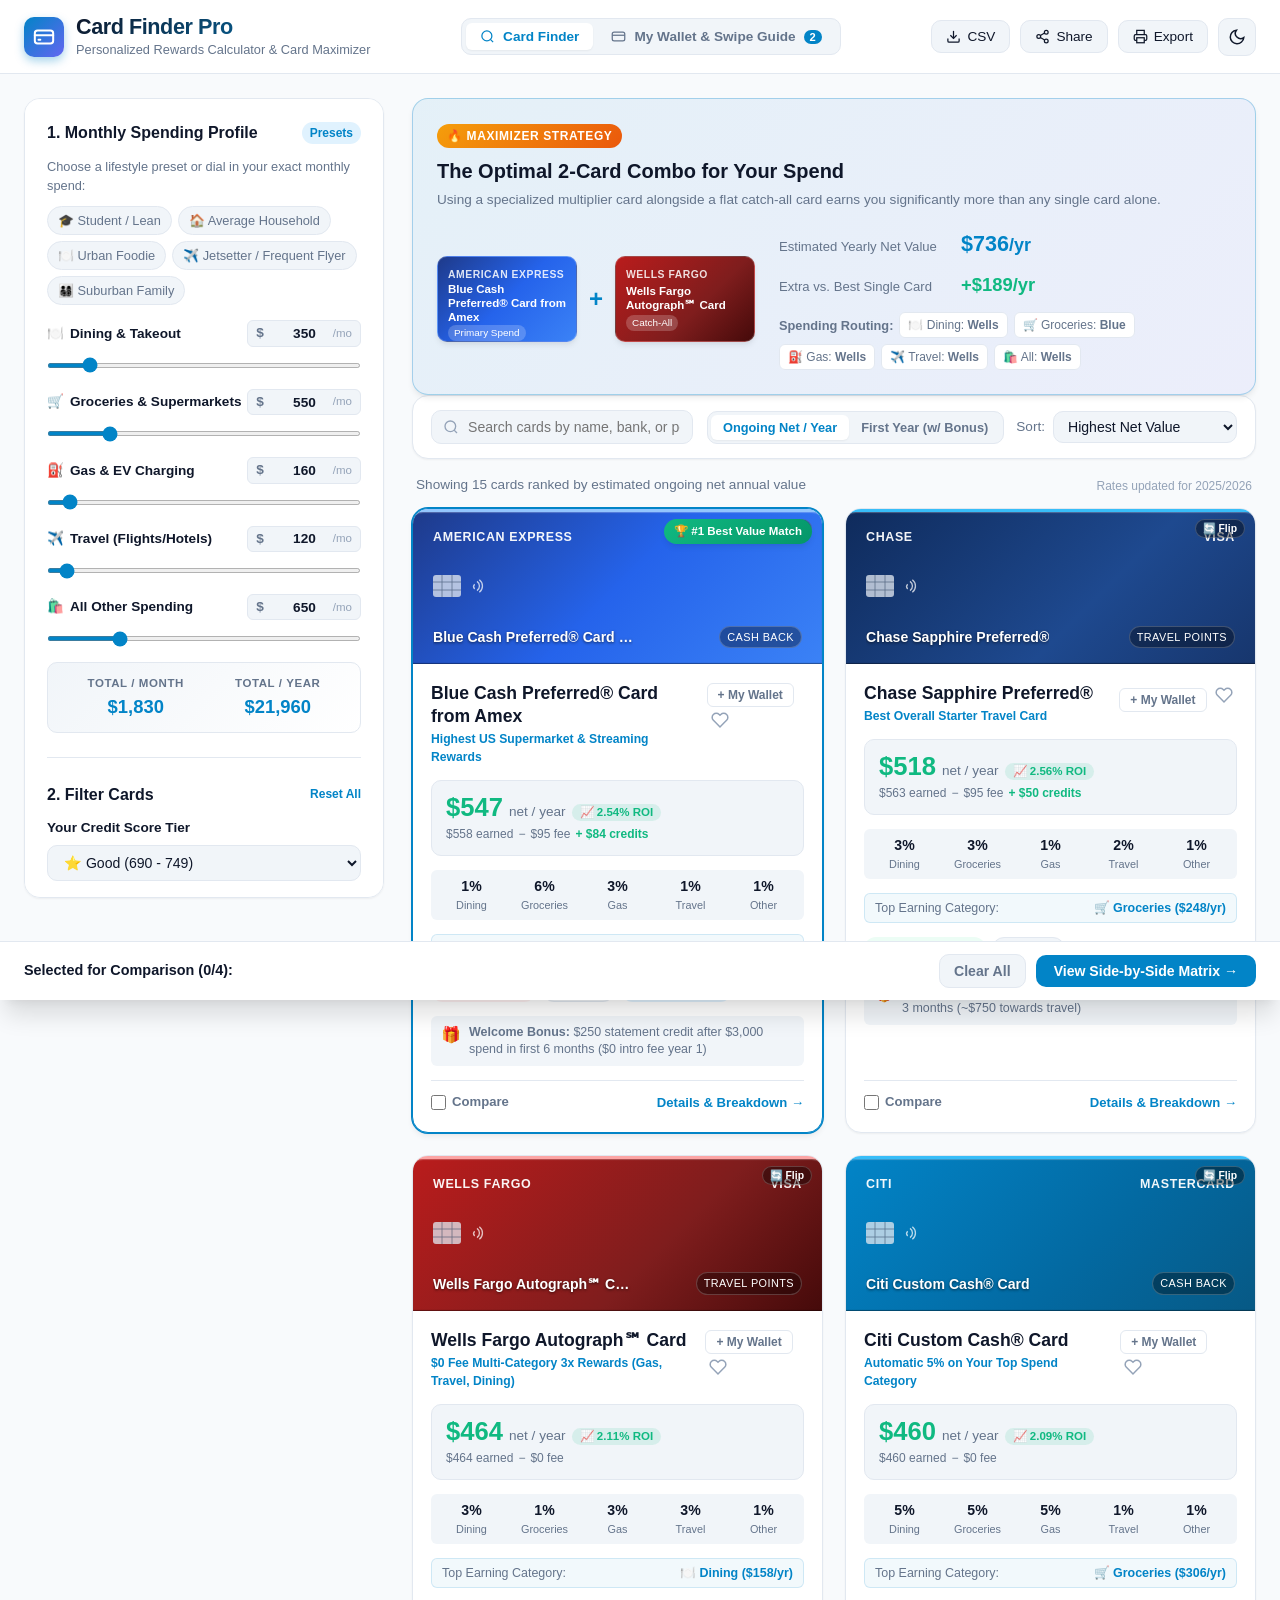
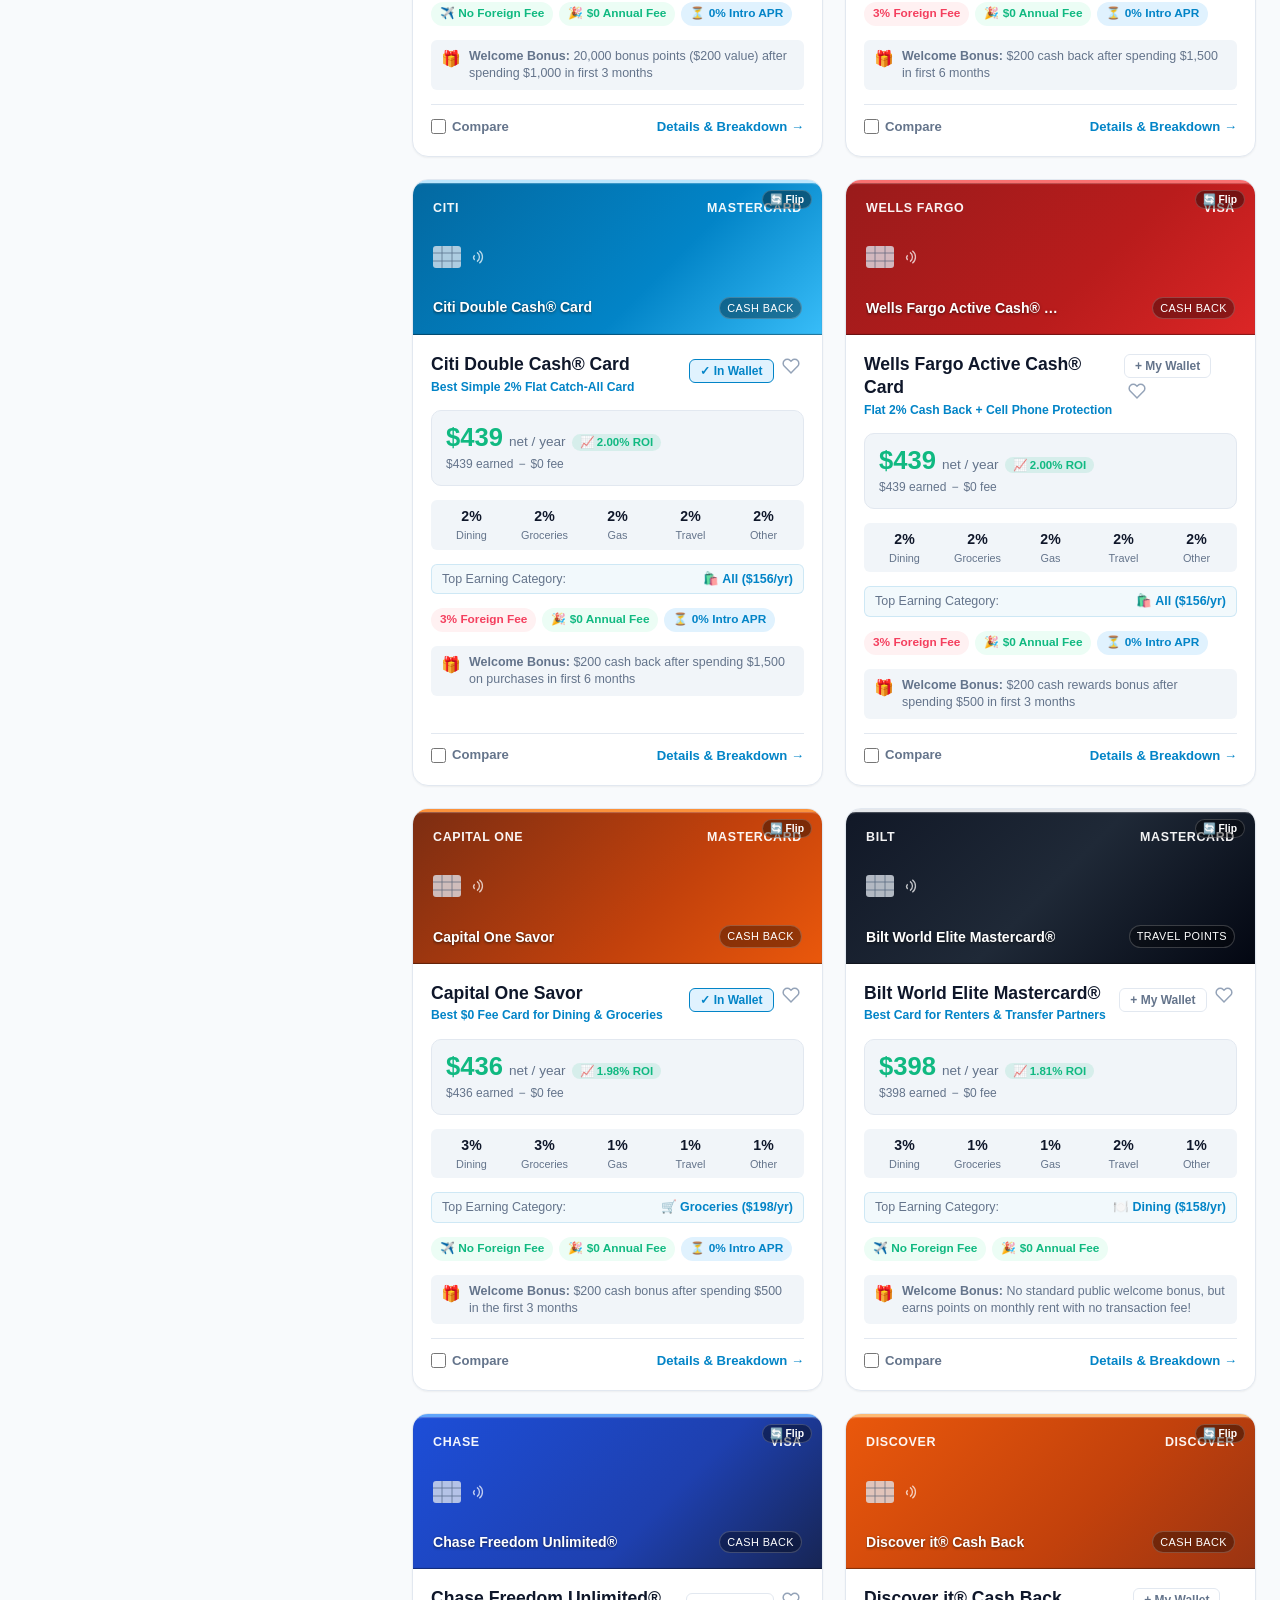
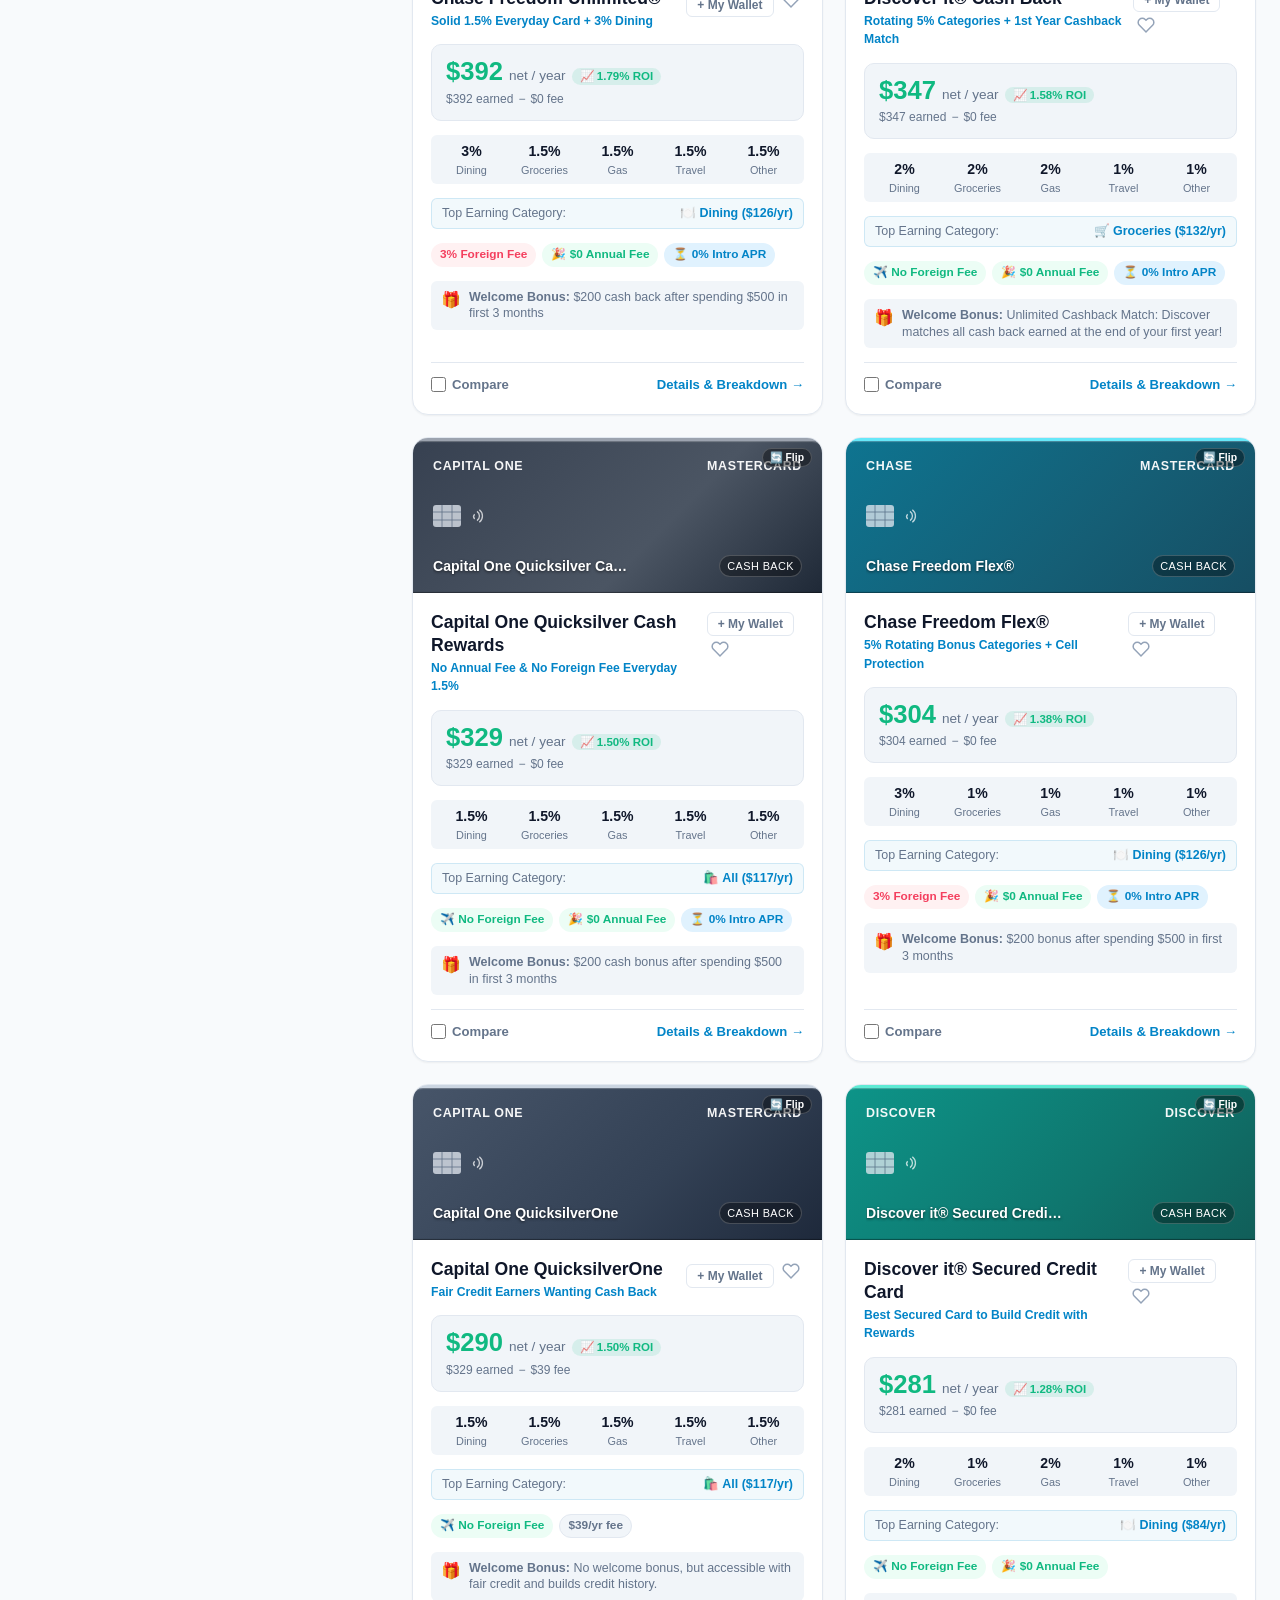
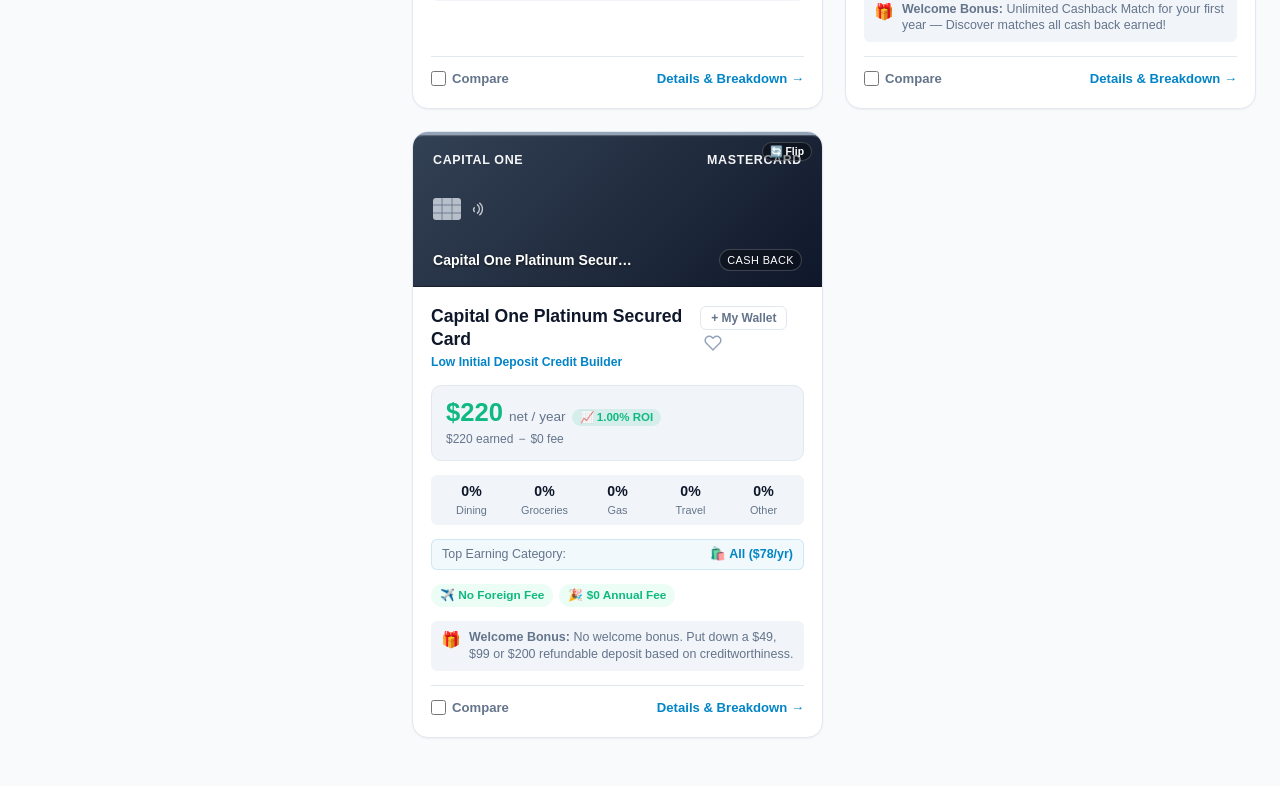
==== index.html @ 7cc9b971 "Initial Project Implementation" ====
<!DOCTYPE html>
<html lang="en" data-theme="light">
<head>
  <meta charset="utf-8">
  <meta name="viewport" content="width=device-width, initial-scale=1">
  <title>Card Finder Pro | Smart Credit Card Optimizer & Rewards Calculator</title>
  <meta name="description" content="Calculate and rank the best credit cards based on your actual spending habits, signup bonuses, and annual fee credits.">
  <link rel="stylesheet" href="styles.css">
</head>
<body>

  <!-- Top Sticky Header -->
  <header class="site-header">
    <div class="header-container">
      <div class="brand-wrapper">
        <div class="brand-icon">
          <svg width="22" height="22" viewBox="0 0 24 24" fill="none" stroke="currentColor" stroke-width="2.2" stroke-linecap="round" stroke-linejoin="round">
            <rect x="2" y="5" width="20" height="14" rx="3"/>
            <line x1="2" y1="10" x2="22" y2="10"/>
            <line x1="6" y1="15" x2="8" y2="15"/>
          </svg>
        </div>
        <div class="brand-text">
          <h1>Card Finder Pro</h1>
          <p>Personalized Rewards Calculator & Card Maximizer</p>
        </div>
      </div>

      <!-- Main Navigation Tabs: Finder vs My Wallet -->
      <nav class="view-tabs" role="tablist">
        <button class="view-tab-btn active" id="tabFinder" role="tab" data-view="finder">
          <svg width="15" height="15" viewBox="0 0 24 24" fill="none" stroke="currentColor" stroke-width="2"><circle cx="11" cy="11" r="8"/><line x1="21" y1="21" x2="16.65" y2="16.65"/></svg>
          Card Finder
        </button>
        <button class="view-tab-btn" id="tabWallet" role="tab" data-view="wallet">
          <svg width="15" height="15" viewBox="0 0 24 24" fill="none" stroke="currentColor" stroke-width="2"><rect x="2" y="5" width="20" height="14" rx="3"/><line x1="2" y1="10" x2="22" y2="10"/></svg>
          My Wallet & Swipe Guide
          <span id="walletBadge" class="wallet-badge-count">0</span>
        </button>
      </nav>

      <div class="header-actions">
        <button id="downloadCsvBtn" class="btn-header" title="Download spreadsheet of all card comparisons">
          <svg width="15" height="15" viewBox="0 0 24 24" fill="none" stroke="currentColor" stroke-width="2">
            <path d="M21 15v4a2 2 0 0 1-2 2H5a2 2 0 0 1-2-2v-4"/><polyline points="7 10 12 15 17 10"/><line x1="12" y1="15" x2="12" y2="3"/>
          </svg>
          CSV
        </button>
        <button id="shareBtn" class="btn-header" title="Share your custom spend setup">
          <svg width="15" height="15" viewBox="0 0 24 24" fill="none" stroke="currentColor" stroke-width="2">
            <circle cx="18" cy="5" r="3"/><circle cx="6" cy="12" r="3"/><circle cx="18" cy="19" r="3"/>
            <line x1="8.59" y1="13.51" x2="15.42" y2="17.49"/><line x1="15.41" y1="6.51" x2="8.59" y2="10.49"/>
          </svg>
          Share
        </button>
        <button id="printBtn" class="btn-header" title="Print or save as PDF">
          <svg width="15" height="15" viewBox="0 0 24 24" fill="none" stroke="currentColor" stroke-width="2">
            <polyline points="6 9 6 2 18 2 18 9"/>
            <path d="M6 18H4a2 2 0 0 1-2-2v-5a2 2 0 0 1 2-2h16a2 2 0 0 1 2 2v5a2 2 0 0 1-2 2h-2"/>
            <rect x="6" y="14" width="12" height="8"/>
          </svg>
          Export
        </button>
        <button id="themeToggle" class="btn-header btn-icon-only" aria-label="Toggle Dark/Light Mode">
          <!-- Populated by JS -->
        </button>
      </div>
    </div>
  </header>

  <!-- Main Container -->
  <main class="main-wrapper">

    <!-- Left Column: Spending & Filters Sidebar -->
    <aside class="sidebar">

      <!-- Spending Presets Section -->
      <section class="sidebar-block">
        <div class="sidebar-section-title">
          <span>1. Monthly Spending Profile</span>
          <span class="section-badge">Presets</span>
        </div>
        <p style="font-size: 0.8rem; color: var(--text-muted); margin-bottom: 10px;">
          Choose a lifestyle preset or dial in your exact monthly spend:
        </p>
        <div id="presetButtons" class="presets-container">
          <!-- Populated by JS -->
        </div>

        <!-- Spend Inputs with sliders -->
        <div id="spendingInputs">
          <!-- Populated by JS -->
        </div>

        <!-- Live Monthly / Annual Summary -->
        <div class="spend-summary-box">
          <div class="spend-summary-item">
            <span class="summary-lbl">Total / Month</span>
            <span class="summary-val" id="totalMonthlySpend">$0</span>
          </div>
          <div class="spend-summary-item">
            <span class="summary-lbl">Total / Year</span>
            <span class="summary-val" id="totalAnnualSpend">$0</span>
          </div>
        </div>
      </section>

      <hr style="border:0; border-top:1px solid var(--border-color);">

      <!-- Card Filters Section -->
      <section class="sidebar-block">
        <div class="sidebar-section-title">
          <span>2. Filter Cards</span>
          <button id="resetFiltersBtn" class="details-btn" style="font-size:0.75rem;">Reset All</button>
        </div>

        <!-- Credit Level -->
        <div class="filter-group">
          <label for="tier">Your Credit Score Tier</label>
          <select id="tier">
            <option value="0">🌱 Building / Secured (300 - 620)</option>
            <option value="1">📈 Fair / Rebuilding (620 - 689)</option>
            <option value="2" selected>⭐ Good (690 - 749)</option>
            <option value="3">🏆 Excellent (750+)</option>
          </select>
        </div>

        <!-- Reward Type Tabs -->
        <div class="filter-group">
          <label>Reward Type</label>
          <div class="tab-group">
            <button class="tab-btn active" data-type-tab="all">All</button>
            <button class="tab-btn" data-type-tab="cashback">Cash Back</button>
            <button class="tab-btn" data-type-tab="travel">Travel</button>
          </div>
        </div>

        <!-- Max Annual Fee Slider -->
        <div class="filter-group">
          <div class="slider-group-header">
            <label for="maxFee" style="margin-bottom:0;">Max Annual Fee</label>
            <span id="maxFeeVal" class="slider-val-tag">$700</span>
          </div>
          <input type="range" id="maxFee" min="0" max="700" step="25" value="700" class="spend-slider">
        </div>

        <!-- Card Network -->
        <div class="filter-group">
          <label for="networkSelect">Payment Network</label>
          <select id="networkSelect">
            <option value="all">Any Network (Visa, Mastercard, Amex, Discover)</option>
            <option value="Visa">Visa</option>
            <option value="Mastercard">Mastercard</option>
            <option value="Amex">American Express</option>
            <option value="Discover">Discover</option>
          </select>
        </div>

        <!-- Travel Point Valuation -->
        <div class="filter-group">
          <div class="slider-group-header">
            <label for="pointMultiplier" style="margin-bottom:0;">Travel Point Value</label>
            <span id="pointVal" class="slider-val-tag">1.25¢</span>
          </div>
          <p style="font-size:0.72rem; color:var(--text-muted); margin-bottom:4px;">
            1.00¢ = statement cash rate; 1.25¢ - 1.80¢ = airline/hotel transfer partners.
          </p>
          <input type="range" id="pointMultiplier" min="1.0" max="1.8" step="0.05" value="1.25" class="spend-slider">
        </div>

        <!-- Feature Toggles -->
        <div style="margin-top: 14px;">
          <label class="checkbox-item">
            <input type="checkbox" id="noFtf">
            <span>✈️ No Foreign Transaction Fee</span>
          </label>
          <label class="checkbox-item">
            <input type="checkbox" id="hasLounge">
            <span>🍸 Airport Lounge Access Included</span>
          </label>
          <label class="checkbox-item">
            <input type="checkbox" id="hasIntroApr">
            <span>⏳ 0% Intro APR Offer</span>
          </label>
          <label class="checkbox-item">
            <input type="checkbox" id="useCredits" checked>
            <span>💳 Offset Fees with Annual Statement Credits</span>
          </label>
          <label class="checkbox-item">
            <input type="checkbox" id="onlyFavorites">
            <span>❤️ Show Saved Favorites Only</span>
          </label>
        </div>
      </section>

    </aside>

    <!-- Right Column: Results & Combos -->
    <div class="content-area">

      <!-- View 1: Card Finder & Catalog -->
      <div id="finderView">
        <!-- Optimal 2-Card Combo Recommendation Banner -->
        <section id="comboSection">
          <!-- Rendered by JS -->
        </section>

        <!-- Results Toolbar (Search, Value Mode, Sorting) -->
        <section class="toolbar-bar">
          <!-- Search bar -->
          <div class="toolbar-search">
            <svg class="search-icon" width="16" height="16" viewBox="0 0 24 24" fill="none" stroke="currentColor" stroke-width="2">
              <circle cx="11" cy="11" r="8"/><line x1="21" y1="21" x2="16.65" y2="16.65"/>
            </svg>
            <input type="text" id="searchCards" placeholder="Search cards by name, bank, or perk...">
          </div>

          <div class="toolbar-controls">
            <!-- Ongoing vs 1st Year Switcher -->
            <div class="value-mode-toggle">
              <button class="mode-btn active" data-value-mode="ongoing" title="Rewards minus annual fee on an ongoing yearly basis">
                Ongoing Net / Year
              </button>
              <button class="mode-btn" data-value-mode="firstYear" title="Includes signup welcome bonus and first-year fee waivers">
                First Year (w/ Bonus)
              </button>
            </div>

            <!-- Sort Select -->
            <div class="sort-select-wrap">
              <label for="sortBy">Sort:</label>
              <select id="sortBy">
                <option value="net">Highest Net Value</option>
                <option value="firstYear">Highest 1st Year Value</option>
                <option value="feeAsc">Lowest Annual Fee</option>
                <option value="name">Card Name (A-Z)</option>
              </select>
            </div>
          </div>
        </section>

        <!-- Results Count Status -->
        <div class="results-meta-bar" style="margin-top:16px; margin-bottom:12px;">
          <span id="resultsCount">Loading cards...</span>
          <span style="font-size:0.75rem; color:var(--text-dim);">Rates updated for 2025/2026</span>
        </div>

        <!-- Ranked Cards Grid -->
        <section id="resultsGrid" class="cards-grid">
          <!-- Dynamically populated cards -->
        </section>

        <!-- Empty State View -->
        <div id="emptyState" class="empty-state" hidden>
          <h3>No cards match your current filters</h3>
          <p>Try increasing the max annual fee slider, adjusting your credit score tier, or resetting filters.</p>
          <button onclick="resetAllFilters()" class="btn-primary" style="margin-top:14px;">Reset All Filters</button>
        </div>
      </div>

      <!-- View 2: My Wallet & What-to-Swipe Guide -->
      <div id="walletView" class="wallet-view-container" hidden>
        <!-- Injected and managed by JS -->
      </div>

    </div>

  </main>

  <!-- Sticky Comparison Floating Drawer (Visible when cards are checked) -->
  <div id="compareDrawer" class="compare-drawer">
    <div class="drawer-inner">
      <div class="drawer-left">
        <span class="drawer-title">Selected for Comparison (<span id="compareCount">0</span>/4):</span>
        <div id="compareChips" class="compare-chips">
          <!-- Card chips -->
        </div>
      </div>
      <div class="drawer-actions">
        <button id="clearCompareBtn" class="btn-secondary">Clear All</button>
        <button id="openCompareModalBtn" class="btn-primary">View Side-by-Side Matrix &rarr;</button>
      </div>
    </div>
  </div>

  <!-- Single Card Detail Modal -->
  <div id="cardDetailModal" class="modal-overlay" role="dialog" aria-modal="true">
    <div class="modal-container">
      <button class="modal-close-btn" aria-label="Close dialog">&times;</button>
      <div id="cardDetailContent">
        <!-- Injected by JS -->
      </div>
    </div>
  </div>

  <!-- Multi-Card Comparison Matrix Modal -->
  <div id="comparisonModal" class="modal-overlay" role="dialog" aria-modal="true">
    <div class="modal-container large-matrix">
      <button class="modal-close-btn" aria-label="Close dialog">&times;</button>
      <div class="matrix-modal-header">
        <h2 style="font-size:1.4rem; font-weight:800;">Side-by-Side Card Comparison</h2>
        <p style="font-size:0.85rem; color:var(--text-muted);">Comparing rewards, fees, perks, and calculated return on your spend.</p>
      </div>
      <div class="matrix-table-wrap" id="comparisonTableContainer">
        <!-- Injected by JS -->
      </div>
    </div>
  </div>

  <!-- Application Scripts -->
  <script src="data.js"></script>
  <script src="app.js"></script>
</body>
</html>
---- styles.css ----
/* ==========================================================================
   Card Finder Pro - Modern Fintech Design System & Styles
   ========================================================================== */

:root {
  /* Light Theme */
  --bg-primary: #f8fafc;
  --bg-surface: #ffffff;
  --bg-surface-alt: #f1f5f9;
  --bg-card: #ffffff;
  --border-color: #e2e8f0;
  --border-focus: #0284c7;
  
  --text-main: #0f172a;
  --text-muted: #64748b;
  --text-dim: #94a3b8;
  
  --primary: #0284c7;
  --primary-hover: #0369a1;
  --primary-light: #e0f2fe;
  --accent-green: #10b981;
  --accent-green-bg: #ecfdf5;
  --accent-amber: #f59e0b;
  --accent-amber-bg: #fffbeb;
  --accent-rose: #f43f5e;
  --accent-rose-bg: #fff1f2;
  
  --shadow-sm: 0 1px 2px 0 rgb(0 0 0 / 0.05);
  --shadow-md: 0 4px 6px -1px rgb(0 0 0 / 0.08), 0 2px 4px -2px rgb(0 0 0 / 0.05);
  --shadow-lg: 0 10px 15px -3px rgb(0 0 0 / 0.1), 0 4px 6px -4px rgb(0 0 0 / 0.08);
  --shadow-xl: 0 20px 25px -5px rgb(0 0 0 / 0.12), 0 8px 10px -6px rgb(0 0 0 / 0.06);

  --radius-sm: 6px;
  --radius-md: 10px;
  --radius-lg: 16px;
  --radius-xl: 24px;

  --font-family: -apple-system, BlinkMacSystemFont, "Segoe UI", Roboto, "Helvetica Neue", Arial, sans-serif;
}

[data-theme="dark"] {
  --bg-primary: #090d16;
  --bg-surface: #111827;
  --bg-surface-alt: #1e293b;
  --bg-card: #151e2e;
  --border-color: #243247;
  --border-focus: #38bdf8;
  
  --text-main: #f8fafc;
  --text-muted: #94a3b8;
  --text-dim: #64748b;
  
  --primary: #38bdf8;
  --primary-hover: #7dd3fc;
  --primary-light: #082f49;
  --accent-green: #34d399;
  --accent-green-bg: #064e3b;
  --accent-amber: #fbbf24;
  --accent-amber-bg: #451a03;
  --accent-rose: #fb7185;
  --accent-rose-bg: #4c0519;

  --shadow-sm: 0 1px 3px 0 rgb(0 0 0 / 0.4);
  --shadow-md: 0 4px 6px -1px rgb(0 0 0 / 0.5);
  --shadow-lg: 0 10px 15px -3px rgb(0 0 0 / 0.6);
  --shadow-xl: 0 20px 25px -5px rgb(0 0 0 / 0.7);
}

* {
  box-sizing: border-box;
  margin: 0;
  padding: 0;
}

body {
  font-family: var(--font-family);
  background-color: var(--bg-primary);
  color: var(--text-main);
  line-height: 1.5;
  -webkit-font-smoothing: antialiased;
  min-height: 100vh;
}

/* ==========================================================================
   Header & Navbar
   ========================================================================== */
.site-header {
  background: var(--bg-surface);
  border-bottom: 1px solid var(--border-color);
  position: sticky;
  top: 0;
  z-index: 40;
  backdrop-filter: blur(12px);
}

.header-container {
  max-width: 1400px;
  margin: 0 auto;
  padding: 14px 24px;
  display: flex;
  align-items: center;
  justify-content: space-between;
  gap: 16px;
}

.brand-wrapper {
  display: flex;
  align-items: center;
  gap: 12px;
}

.brand-icon {
  width: 40px;
  height: 40px;
  background: linear-gradient(135deg, #0284c7, #6366f1);
  border-radius: var(--radius-md);
  display: flex;
  align-items: center;
  justify-content: center;
  color: #fff;
  box-shadow: 0 4px 10px rgba(2, 132, 199, 0.35);
}

.brand-text h1 {
  font-size: 1.35rem;
  font-weight: 800;
  letter-spacing: -0.02em;
  background: linear-gradient(135deg, var(--text-main), var(--primary));
  -webkit-background-clip: text;
  -webkit-text-fill-color: transparent;
  line-height: 1.2;
}

.brand-text p {
  font-size: 0.8rem;
  color: var(--text-muted);
}

.header-actions {
  display: flex;
  align-items: center;
  gap: 10px;
}

.btn-header {
  display: inline-flex;
  align-items: center;
  gap: 6px;
  padding: 8px 14px;
  font-size: 0.85rem;
  font-weight: 500;
  background: var(--bg-surface-alt);
  color: var(--text-main);
  border: 1px solid var(--border-color);
  border-radius: var(--radius-md);
  cursor: pointer;
  transition: all 0.2s ease;
}

.btn-header:hover {
  background: var(--border-color);
  color: var(--primary);
}

.btn-icon-only {
  width: 38px;
  height: 38px;
  padding: 0;
  display: flex;
  align-items: center;
  justify-content: center;
}

/* ==========================================================================
   Main Layout Structure
   ========================================================================== */
.main-wrapper {
  max-width: 1400px;
  margin: 0 auto;
  padding: 24px;
  display: grid;
  grid-template-columns: 360px 1fr;
  gap: 28px;
  align-items: start;
}

@media (max-width: 1024px) {
  .main-wrapper {
    grid-template-columns: 1fr;
  }
}

/* ==========================================================================
   Sidebar: Spending & Filters
   ========================================================================== */
.sidebar {
  background: var(--bg-surface);
  border: 1px solid var(--border-color);
  border-radius: var(--radius-lg);
  padding: 22px;
  box-shadow: var(--shadow-sm);
  display: flex;
  flex-direction: column;
  gap: 24px;
  position: sticky;
  top: 86px;
  max-height: calc(100vh - 100px);
  overflow-y: auto;
}

.sidebar-section-title {
  display: flex;
  align-items: center;
  justify-content: space-between;
  font-size: 1rem;
  font-weight: 700;
  color: var(--text-main);
  margin-bottom: 12px;
}

.sidebar-section-title .section-badge {
  font-size: 0.75rem;
  font-weight: 600;
  color: var(--primary);
  background: var(--primary-light);
  padding: 2px 8px;
  border-radius: 999px;
}

/* Preset Lifestyle Buttons */
.presets-container {
  display: flex;
  flex-wrap: wrap;
  gap: 6px;
  margin-bottom: 16px;
}

.preset-pill {
  border: 1px solid var(--border-color);
  background: var(--bg-surface-alt);
  color: var(--text-muted);
  font-size: 0.8rem;
  font-weight: 500;
  padding: 6px 10px;
  border-radius: 999px;
  cursor: pointer;
  transition: all 0.15s ease;
}

.preset-pill:hover {
  border-color: var(--primary);
  color: var(--text-main);
}

.preset-pill.active {
  background: var(--primary);
  border-color: var(--primary);
  color: #fff;
}

/* Spending inputs */
.spend-field {
  margin-bottom: 14px;
}

.spend-field-header {
  display: flex;
  align-items: center;
  justify-content: space-between;
  margin-bottom: 4px;
}

.spend-field-header label {
  font-size: 0.85rem;
  font-weight: 600;
  color: var(--text-main);
  display: flex;
  align-items: center;
  gap: 6px;
}

.spend-input-wrap {
  display: flex;
  align-items: center;
  background: var(--bg-surface-alt);
  border: 1px solid var(--border-color);
  border-radius: var(--radius-sm);
  padding: 2px 8px;
  font-size: 0.85rem;
}

.spend-input-wrap:focus-within {
  border-color: var(--border-focus);
}

.currency-sym {
  color: var(--text-muted);
  font-weight: 600;
  margin-right: 2px;
}

.spend-input-wrap input[type="number"] {
  width: 65px;
  border: 0;
  background: transparent;
  color: var(--text-main);
  font-size: 0.85rem;
  font-weight: 700;
  text-align: right;
  outline: none;
}

.per-mo {
  font-size: 0.72rem;
  color: var(--text-dim);
  margin-left: 2px;
}

.spend-slider {
  width: 100%;
  accent-color: var(--primary);
  cursor: pointer;
  height: 5px;
}

/* Spend Total Summary Box */
.spend-summary-box {
  background: linear-gradient(135deg, var(--bg-surface-alt), var(--bg-surface));
  border: 1px solid var(--border-color);
  border-radius: var(--radius-md);
  padding: 12px 14px;
  display: flex;
  justify-content: space-around;
  text-align: center;
}

.spend-summary-item .summary-lbl {
  font-size: 0.72rem;
  color: var(--text-muted);
  text-transform: uppercase;
  font-weight: 600;
  letter-spacing: 0.05em;
  display: block;
}

.spend-summary-item .summary-val {
  font-size: 1.15rem;
  font-weight: 800;
  color: var(--primary);
}

/* Filters Inputs */
.filter-group {
  margin-bottom: 14px;
}

.filter-group label {
  display: block;
  font-size: 0.85rem;
  font-weight: 600;
  margin-bottom: 6px;
}

select, input[type="text"] {
  width: 100%;
  padding: 8px 12px;
  background: var(--bg-surface-alt);
  color: var(--text-main);
  border: 1px solid var(--border-color);
  border-radius: var(--radius-md);
  font-size: 0.88rem;
  outline: none;
  transition: border-color 0.15s ease;
}

select:focus, input[type="text"]:focus {
  border-color: var(--border-focus);
}

/* Reward Type Tab Selector */
.tab-group {
  display: grid;
  grid-template-columns: repeat(3, 1fr);
  background: var(--bg-surface-alt);
  padding: 3px;
  border-radius: var(--radius-md);
  border: 1px solid var(--border-color);
  margin-bottom: 14px;
}

.tab-btn {
  border: 0;
  background: transparent;
  color: var(--text-muted);
  font-size: 0.8rem;
  font-weight: 600;
  padding: 6px 0;
  border-radius: var(--radius-sm);
  cursor: pointer;
  transition: all 0.15s ease;
}

.tab-btn.active {
  background: var(--bg-surface);
  color: var(--text-main);
  box-shadow: var(--shadow-sm);
}

/* Checkboxes & Toggles */
.checkbox-item {
  display: flex;
  align-items: center;
  gap: 10px;
  font-size: 0.85rem;
  color: var(--text-main);
  cursor: pointer;
  margin-bottom: 8px;
  user-select: none;
}

.checkbox-item input[type="checkbox"] {
  width: 16px;
  height: 16px;
  accent-color: var(--primary);
  cursor: pointer;
}

.slider-group-header {
  display: flex;
  justify-content: space-between;
  align-items: center;
  font-size: 0.85rem;
  margin-bottom: 4px;
}

.slider-val-tag {
  font-weight: 700;
  color: var(--primary);
}

/* ==========================================================================
   Content Area & Top Maximizer Combo Banner
   ========================================================================== */
.content-area {
  display: flex;
  flex-direction: column;
  gap: 24px;
}

/* Combo Banner */
.combo-card-banner {
  background: linear-gradient(135deg, rgba(2, 132, 199, 0.08) 0%, rgba(99, 102, 241, 0.08) 100%);
  border: 1px solid rgba(2, 132, 199, 0.3);
  border-radius: var(--radius-lg);
  padding: 24px;
  box-shadow: var(--shadow-md);
  position: relative;
  overflow: hidden;
}

.combo-header {
  margin-bottom: 18px;
}

.combo-badge {
  display: inline-block;
  background: linear-gradient(135deg, #f59e0b, #ea580c);
  color: #fff;
  font-size: 0.75rem;
  font-weight: 700;
  padding: 3px 10px;
  border-radius: 999px;
  margin-bottom: 8px;
  text-transform: uppercase;
  letter-spacing: 0.05em;
}

.combo-header h3 {
  font-size: 1.25rem;
  font-weight: 800;
  color: var(--text-main);
  margin-bottom: 4px;
}

.combo-sub {
  font-size: 0.85rem;
  color: var(--text-muted);
}

.combo-body {
  display: grid;
  grid-template-columns: auto 1fr;
  gap: 24px;
  align-items: center;
}

@media (max-width: 768px) {
  .combo-body {
    grid-template-columns: 1fr;
  }
}

.combo-cards-visual {
  display: flex;
  align-items: center;
  gap: 12px;
}

.mini-card-preview {
  width: 140px;
  height: 86px;
  border-radius: var(--radius-md);
  padding: 10px;
  color: #fff;
  box-shadow: var(--shadow-md);
  display: flex;
  flex-direction: column;
  justify-content: space-between;
  border: 1px solid rgba(255, 255, 255, 0.2);
}

.mini-card-issuer {
  font-size: 0.65rem;
  text-transform: uppercase;
  letter-spacing: 0.05em;
  opacity: 0.85;
  font-weight: 600;
}

.mini-card-name {
  font-size: 0.72rem;
  font-weight: 700;
  line-height: 1.2;
}

.mini-card-role {
  font-size: 0.62rem;
  background: rgba(255, 255, 255, 0.2);
  padding: 1px 6px;
  border-radius: 999px;
  align-self: flex-start;
}

.combo-plus {
  font-size: 1.5rem;
  font-weight: 800;
  color: var(--primary);
}

.combo-stats {
  display: flex;
  flex-direction: column;
  gap: 10px;
}

.combo-stat-item {
  display: flex;
  align-items: baseline;
  gap: 12px;
}

.stat-lbl {
  font-size: 0.82rem;
  color: var(--text-muted);
  font-weight: 500;
  min-width: 170px;
}

.stat-val {
  font-size: 1.35rem;
  font-weight: 800;
}

.stat-val.highlight {
  color: var(--primary);
}

.stat-val.positive {
  color: var(--accent-green);
  font-size: 1.15rem;
}

.combo-strategy-guide {
  display: flex;
  flex-wrap: wrap;
  align-items: center;
  gap: 6px;
  font-size: 0.8rem;
  color: var(--text-muted);
  margin-top: 4px;
}

.route-pill {
  background: var(--bg-surface);
  border: 1px solid var(--border-color);
  padding: 3px 8px;
  border-radius: var(--radius-sm);
  font-size: 0.75rem;
}

/* ==========================================================================
   Toolbar (Search, Mode, Sorting)
   ========================================================================== */
.toolbar-bar {
  display: flex;
  flex-wrap: wrap;
  align-items: center;
  justify-content: space-between;
  gap: 14px;
  background: var(--bg-surface);
  border: 1px solid var(--border-color);
  padding: 14px 18px;
  border-radius: var(--radius-lg);
  box-shadow: var(--shadow-sm);
}

.toolbar-search {
  flex: 1;
  min-width: 220px;
  position: relative;
}

.toolbar-search input {
  padding-left: 36px;
}

.search-icon {
  position: absolute;
  left: 12px;
  top: 50%;
  transform: translateY(-50%);
  color: var(--text-dim);
  pointer-events: none;
}

.toolbar-controls {
  display: flex;
  align-items: center;
  flex-wrap: wrap;
  gap: 12px;
}

/* Value Mode Selector */
.value-mode-toggle {
  display: flex;
  background: var(--bg-surface-alt);
  border: 1px solid var(--border-color);
  border-radius: var(--radius-md);
  padding: 3px;
}

.mode-btn {
  border: 0;
  background: transparent;
  color: var(--text-muted);
  font-size: 0.8rem;
  font-weight: 600;
  padding: 5px 12px;
  border-radius: var(--radius-sm);
  cursor: pointer;
  transition: all 0.15s ease;
}

.mode-btn.active {
  background: var(--bg-surface);
  color: var(--primary);
  box-shadow: var(--shadow-sm);
}

.sort-select-wrap {
  display: flex;
  align-items: center;
  gap: 8px;
  font-size: 0.85rem;
  color: var(--text-muted);
}

.sort-select-wrap select {
  width: auto;
  padding: 6px 10px;
}

.results-meta-bar {
  display: flex;
  justify-content: space-between;
  align-items: center;
  font-size: 0.85rem;
  color: var(--text-muted);
  padding: 0 4px;
}

/* ==========================================================================
   Cards Grid
   ========================================================================== */
.cards-grid {
  display: grid;
  grid-template-columns: repeat(auto-fill, minmax(320px, 1fr));
  gap: 22px;
}

.card-item {
  background: var(--bg-card);
  border: 1px solid var(--border-color);
  border-radius: var(--radius-lg);
  overflow: hidden;
  box-shadow: var(--shadow-sm);
  display: flex;
  flex-direction: column;
  transition: transform 0.2s ease, box-shadow 0.2s ease, border-color 0.2s ease;
  position: relative;
}

.card-item:hover {
  transform: translateY(-3px);
  box-shadow: var(--shadow-lg);
  border-color: var(--border-focus);
}

.card-item.top-ranked {
  border-color: var(--primary);
  box-shadow: 0 0 0 1px var(--primary), var(--shadow-md);
}

.rank-ribbon {
  position: absolute;
  top: 10px;
  right: 10px;
  background: linear-gradient(135deg, #10b981, #059669);
  color: #fff;
  font-size: 0.72rem;
  font-weight: 700;
  padding: 4px 10px;
  border-radius: 999px;
  z-index: 10;
  box-shadow: var(--shadow-md);
}

/* Realistic Card Art Mockup Header */
.card-art-mockup {
  height: 120px;
  padding: 14px 18px;
  color: #fff;
  display: flex;
  flex-direction: column;
  justify-content: space-between;
  position: relative;
  border-top: 3px solid #38bdf8;
  user-select: none;
}

.card-art-top {
  display: flex;
  justify-content: space-between;
  align-items: center;
  font-size: 0.78rem;
  font-weight: 700;
  letter-spacing: 0.05em;
  text-transform: uppercase;
  opacity: 0.95;
}

.card-art-chip {
  display: flex;
  align-items: center;
  gap: 8px;
  opacity: 0.9;
}

.contactless-icon {
  opacity: 0.8;
}

.card-art-bottom {
  display: flex;
  justify-content: space-between;
  align-items: flex-end;
}

.card-art-name {
  font-size: 0.88rem;
  font-weight: 700;
  text-shadow: 0 1px 3px rgba(0, 0, 0, 0.6);
  white-space: nowrap;
  overflow: hidden;
  text-overflow: ellipsis;
  max-width: 200px;
}

.card-art-type {
  font-size: 0.68rem;
  background: rgba(0, 0, 0, 0.35);
  padding: 2px 7px;
  border-radius: 999px;
  border: 1px solid rgba(255, 255, 255, 0.2);
  text-transform: uppercase;
  letter-spacing: 0.04em;
}

/* Card Content Area */
.card-content {
  padding: 18px;
  display: flex;
  flex-direction: column;
  gap: 14px;
  flex: 1;
}

.card-header-meta {
  display: flex;
  justify-content: space-between;
  align-items: flex-start;
  gap: 8px;
}

.card-title {
  font-size: 1.1rem;
  font-weight: 700;
  color: var(--text-main);
  cursor: pointer;
  transition: color 0.15s ease;
  line-height: 1.3;
}

.card-title:hover {
  color: var(--primary);
}

.card-best-for {
  display: block;
  font-size: 0.76rem;
  font-weight: 600;
  color: var(--primary);
  margin-top: 2px;
}

.icon-action-btn {
  background: transparent;
  border: 0;
  cursor: pointer;
  color: var(--text-dim);
  padding: 4px;
  border-radius: var(--radius-sm);
  transition: all 0.15s ease;
}

.icon-action-btn:hover {
  color: var(--accent-rose);
}

/* Card Value Box */
.card-value-box {
  background: var(--bg-surface-alt);
  border: 1px solid var(--border-color);
  border-radius: var(--radius-md);
  padding: 12px 14px;
}

.value-amount {
  font-size: 1.6rem;
  font-weight: 800;
  line-height: 1.1;
  display: flex;
  align-items: baseline;
  gap: 6px;
}

.value-amount.positive {
  color: var(--accent-green);
}

.value-amount.negative {
  color: var(--accent-rose);
}

.value-sub {
  font-size: 0.85rem;
  font-weight: 500;
  color: var(--text-muted);
}

.value-formula {
  display: flex;
  flex-wrap: wrap;
  align-items: center;
  gap: 5px;
  font-size: 0.75rem;
  color: var(--text-muted);
  margin-top: 4px;
}

.credit-offset {
  color: var(--accent-green);
  font-weight: 600;
}

.bonus-offset {
  color: var(--primary);
  font-weight: 600;
}

/* Reward Rates Grid */
.card-reward-rates {
  display: grid;
  grid-template-columns: repeat(5, 1fr);
  background: var(--bg-surface-alt);
  border-radius: var(--radius-sm);
  padding: 6px 4px;
  text-align: center;
}

.rate-col {
  display: flex;
  flex-direction: column;
}

.rate-num {
  font-size: 0.88rem;
  font-weight: 800;
  color: var(--text-main);
}

.rate-lbl {
  font-size: 0.68rem;
  color: var(--text-muted);
}

/* Top Earner Pill */
.top-earner-bar {
  display: flex;
  align-items: center;
  justify-content: space-between;
  font-size: 0.78rem;
  background: rgba(2, 132, 199, 0.05);
  border: 1px solid rgba(2, 132, 199, 0.15);
  padding: 5px 10px;
  border-radius: var(--radius-sm);
}

.earner-tag {
  color: var(--text-muted);
}

.earner-val {
  font-weight: 700;
  color: var(--primary);
}

/* Feature Pills */
.card-pills {
  display: flex;
  flex-wrap: wrap;
  gap: 6px;
}

.pill {
  font-size: 0.74rem;
  font-weight: 600;
  padding: 2px 8px;
  border-radius: 999px;
  border: 1px solid var(--border-color);
  background: var(--bg-surface);
  color: var(--text-muted);
}

.pill.good {
  background: var(--accent-green-bg);
  color: var(--accent-green);
  border-color: transparent;
}

.pill.warn {
  background: var(--accent-rose-bg);
  color: var(--accent-rose);
  border-color: transparent;
}

.pill.fee {
  background: var(--bg-surface-alt);
  color: var(--text-muted);
}

.pill.perk {
  background: var(--primary-light);
  color: var(--primary);
  border-color: transparent;
}

/* Sign-up Bonus Snippet */
.card-bonus-snippet {
  display: flex;
  gap: 8px;
  font-size: 0.78rem;
  color: var(--text-muted);
  line-height: 1.35;
  background: var(--bg-surface-alt);
  padding: 8px 10px;
  border-radius: var(--radius-sm);
}

.bonus-icon {
  font-size: 1rem;
}

/* Card Actions Footer */
.card-footer-actions {
  display: flex;
  justify-content: space-between;
  align-items: center;
  margin-top: auto;
  padding-top: 10px;
  border-top: 1px solid var(--border-color);
}

.compare-checkbox-label {
  display: flex;
  align-items: center;
  gap: 6px;
  font-size: 0.82rem;
  font-weight: 600;
  color: var(--text-muted);
  cursor: pointer;
  user-select: none;
}

.compare-checkbox-label input {
  accent-color: var(--primary);
  width: 15px;
  height: 15px;
}

.details-btn {
  background: transparent;
  border: 0;
  color: var(--primary);
  font-size: 0.82rem;
  font-weight: 700;
  cursor: pointer;
  padding: 4px 0;
  transition: transform 0.15s ease;
}

.details-btn:hover {
  text-decoration: underline;
  transform: translateX(2px);
}

/* Empty State */
.empty-state {
  text-align: center;
  padding: 60px 20px;
  background: var(--bg-surface);
  border: 1px dashed var(--border-color);
  border-radius: var(--radius-lg);
  color: var(--text-muted);
}

.empty-state h3 {
  font-size: 1.2rem;
  color: var(--text-main);
  margin-bottom: 8px;
}

/* ==========================================================================
   Compare Drawer (Floating Sticky Bottom Bar)
   ========================================================================== */
.compare-drawer {
  position: fixed;
  bottom: -100px;
  left: 0;
  right: 0;
  background: var(--bg-surface);
  border-top: 1px solid var(--border-color);
  box-shadow: var(--shadow-xl);
  padding: 12px 24px;
  z-index: 50;
  transition: bottom 0.3s cubic-bezier(0.16, 1, 0.3, 1);
  backdrop-filter: blur(12px);
}

.compare-drawer.visible {
  bottom: 0;
}

.drawer-inner {
  max-width: 1400px;
  margin: 0 auto;
  display: flex;
  align-items: center;
  justify-content: space-between;
  gap: 16px;
  flex-wrap: wrap;
}

.drawer-left {
  display: flex;
  align-items: center;
  gap: 12px;
  flex-wrap: wrap;
}

.drawer-title {
  font-size: 0.9rem;
  font-weight: 700;
  color: var(--text-main);
}

.compare-chips {
  display: flex;
  align-items: center;
  gap: 8px;
  flex-wrap: wrap;
}

.compare-chip {
  display: flex;
  align-items: center;
  gap: 6px;
  background: var(--bg-surface-alt);
  border: 1px solid var(--border-color);
  padding: 4px 10px;
  border-radius: 999px;
  font-size: 0.78rem;
  font-weight: 600;
  color: var(--text-main);
}

.chip-color-dot {
  width: 8px;
  height: 8px;
  border-radius: 50%;
}

.chip-remove {
  border: 0;
  background: transparent;
  color: var(--text-dim);
  font-size: 1rem;
  cursor: pointer;
  line-height: 1;
}

.chip-remove:hover {
  color: var(--accent-rose);
}

.drawer-actions {
  display: flex;
  align-items: center;
  gap: 10px;
}

.btn-primary {
  background: var(--primary);
  color: #fff;
  border: 0;
  font-size: 0.88rem;
  font-weight: 700;
  padding: 8px 18px;
  border-radius: var(--radius-md);
  cursor: pointer;
  transition: background 0.15s ease;
}

.btn-primary:hover {
  background: var(--primary-hover);
}

.btn-secondary {
  background: var(--bg-surface-alt);
  color: var(--text-muted);
  border: 1px solid var(--border-color);
  font-size: 0.88rem;
  font-weight: 600;
  padding: 8px 14px;
  border-radius: var(--radius-md);
  cursor: pointer;
}

.btn-secondary:hover {
  color: var(--text-main);
}

/* ==========================================================================
   Modals (Card Detail & Comparison Matrix)
   ========================================================================== */
.modal-overlay {
  position: fixed;
  top: 0;
  left: 0;
  right: 0;
  bottom: 0;
  background: rgba(0, 0, 0, 0.65);
  backdrop-filter: blur(4px);
  display: flex;
  align-items: center;
  justify-content: center;
  padding: 20px;
  z-index: 100;
  opacity: 0;
  pointer-events: none;
  transition: opacity 0.25s ease;
}

.modal-overlay.open {
  opacity: 1;
  pointer-events: auto;
}

.modal-container {
  background: var(--bg-surface);
  border: 1px solid var(--border-color);
  border-radius: var(--radius-xl);
  width: 100%;
  max-width: 680px;
  max-height: 90vh;
  overflow-y: auto;
  box-shadow: var(--shadow-xl);
  position: relative;
  animation: modalScale 0.25s cubic-bezier(0.16, 1, 0.3, 1);
}

.modal-container.large-matrix {
  max-width: 1100px;
}

@keyframes modalScale {
  from { transform: scale(0.95); }
  to { transform: scale(1); }
}

.modal-close-btn {
  position: absolute;
  top: 14px;
  right: 16px;
  background: rgba(0, 0, 0, 0.4);
  color: #fff;
  border: 0;
  width: 32px;
  height: 32px;
  border-radius: 50%;
  font-size: 1.25rem;
  cursor: pointer;
  z-index: 20;
  display: flex;
  align-items: center;
  justify-content: center;
  transition: background 0.15s ease;
}

.modal-close-btn:hover {
  background: rgba(0, 0, 0, 0.7);
}

/* Modal Content Styling */
.modal-card-header {
  padding: 36px 28px 24px;
  color: #fff;
  border-radius: var(--radius-xl) var(--radius-xl) 0 0;
}

.modal-card-badges {
  display: flex;
  gap: 8px;
  margin-bottom: 8px;
}

.modal-badge {
  font-size: 0.72rem;
  background: rgba(255, 255, 255, 0.2);
  padding: 2px 8px;
  border-radius: 999px;
  font-weight: 600;
  text-transform: uppercase;
}

.modal-card-header h2 {
  font-size: 1.5rem;
  font-weight: 800;
}

.modal-card-sub {
  font-size: 0.88rem;
  opacity: 0.9;
}

.modal-card-body {
  padding: 24px 28px;
  display: flex;
  flex-direction: column;
  gap: 24px;
}

.modal-stats-grid {
  display: grid;
  grid-template-columns: repeat(auto-fit, minmax(130px, 1fr));
  gap: 12px;
}

.modal-stat-card {
  background: var(--bg-surface-alt);
  border: 1px solid var(--border-color);
  padding: 12px;
  border-radius: var(--radius-md);
  text-align: center;
}

.modal-stat-card .lbl {
  display: block;
  font-size: 0.72rem;
  color: var(--text-muted);
  font-weight: 600;
  text-transform: uppercase;
  margin-bottom: 4px;
}

.modal-stat-card .val {
  font-size: 1.2rem;
  font-weight: 800;
  color: var(--text-main);
}

.modal-stat-card .val.highlight {
  color: var(--primary);
}

.modal-stat-card .val.positive {
  color: var(--accent-green);
}

/* Breakdown Progress Bars */
.breakdown-bars {
  display: flex;
  flex-direction: column;
  gap: 10px;
  margin-top: 12px;
}

.bar-row {
  display: flex;
  flex-direction: column;
  gap: 4px;
}

.bar-label {
  display: flex;
  justify-content: space-between;
  font-size: 0.82rem;
  font-weight: 600;
  color: var(--text-main);
}

.bar-amt {
  font-weight: 700;
}

.bar-track {
  height: 8px;
  background: var(--bg-surface-alt);
  border-radius: 999px;
  overflow: hidden;
  border: 1px solid var(--border-color);
}

.bar-fill {
  height: 100%;
  border-radius: 999px;
}

.modal-section h3 {
  font-size: 1rem;
  font-weight: 700;
  margin-bottom: 6px;
  color: var(--text-main);
}

.modal-section.highlight-box {
  background: rgba(2, 132, 199, 0.06);
  border: 1px solid rgba(2, 132, 199, 0.2);
  padding: 16px;
  border-radius: var(--radius-md);
}

.modal-section.credit-box {
  background: rgba(16, 185, 129, 0.06);
  border: 1px solid rgba(16, 185, 129, 0.2);
  padding: 16px;
  border-radius: var(--radius-md);
}

.perks-checklist {
  list-style: none;
  display: flex;
  flex-direction: column;
  gap: 8px;
  margin-top: 8px;
}

.perks-checklist li {
  display: flex;
  align-items: flex-start;
  gap: 10px;
  font-size: 0.85rem;
  color: var(--text-main);
}

.check-icon {
  color: var(--accent-green);
  font-weight: 800;
}

.tips-box {
  background: var(--bg-surface-alt);
  border-left: 4px solid var(--primary);
  padding: 12px 16px;
  border-radius: 0 var(--radius-md) var(--radius-md) 0;
  font-size: 0.85rem;
}

.tips-box h4 {
  font-size: 0.88rem;
  margin-bottom: 4px;
}

/* Comparison Matrix Modal */
.matrix-modal-header {
  padding: 24px;
  border-bottom: 1px solid var(--border-color);
}

.matrix-table-wrap {
  padding: 20px;
  overflow-x: auto;
}

.comparison-matrix {
  width: 100%;
  border-collapse: collapse;
  font-size: 0.88rem;
}

.comparison-matrix th,
.comparison-matrix td {
  padding: 12px 14px;
  border-bottom: 1px solid var(--border-color);
  text-align: left;
}

.matrix-feature-col {
  width: 220px;
  font-weight: 700;
  background: var(--bg-surface-alt);
  position: sticky;
  left: 0;
  z-index: 5;
}

.matrix-card-thumb {
  padding: 14px;
  border-radius: var(--radius-md);
  color: #fff;
  min-width: 180px;
  display: flex;
  flex-direction: column;
  gap: 4px;
  box-shadow: var(--shadow-sm);
}

.matrix-thumb-issuer {
  font-size: 0.68rem;
  text-transform: uppercase;
  letter-spacing: 0.05em;
  opacity: 0.85;
}

.matrix-thumb-name {
  font-size: 0.82rem;
  font-weight: 700;
  line-height: 1.2;
}

.matrix-val.highlight {
  color: var(--primary);
  font-weight: 800;
  font-size: 1rem;
}

.matrix-val.positive {
  color: var(--accent-green);
  font-weight: 800;
  font-size: 1rem;
}

.matrix-small {
  font-size: 0.78rem;
  color: var(--text-muted);
}

/* ==========================================================================
   Print Stylesheet
   ========================================================================== */
@media print {
  .site-header,
  .sidebar,
  .toolbar-bar,
  .compare-drawer,
  .modal-overlay,
  .card-footer-actions,
  .card-quick-actions {
    display: none !important;
  }

  body {
    background: #fff !important;
    color: #000 !important;
  }

  .main-wrapper {
    display: block !important;
    padding: 0 !important;
  }

  .card-item {
    break-inside: avoid;
    box-shadow: none !important;
    border: 1px solid #ccc !important;
    margin-bottom: 16px;
  }
}


/* ==========================================================================
   New Features: View Switcher, 3D Cards, Holographic Sheen, My Wallet, Charts
   ========================================================================== */

/* Top View Switcher in Navbar */
.view-tabs {
  display: flex;
  background: var(--bg-surface-alt);
  border: 1px solid var(--border-color);
  padding: 4px;
  border-radius: var(--radius-md);
  gap: 4px;
}

.view-tab-btn {
  display: inline-flex;
  align-items: center;
  gap: 8px;
  padding: 6px 14px;
  font-size: 0.85rem;
  font-weight: 700;
  border: 0;
  background: transparent;
  color: var(--text-muted);
  border-radius: var(--radius-sm);
  cursor: pointer;
  transition: all 0.2s ease;
}

.view-tab-btn:hover {
  color: var(--text-main);
}

.view-tab-btn.active {
  background: var(--bg-surface);
  color: var(--primary);
  box-shadow: var(--shadow-sm);
}

.wallet-badge-count {
  background: var(--primary);
  color: #fff;
  font-size: 0.7rem;
  padding: 1px 6px;
  border-radius: 999px;
  font-weight: 800;
}

/* 3D Card Animation & Holographic Sheen */
.card-art-3d-wrapper {
  perspective: 1200px;
  height: 155px;
  width: 100%;
  position: relative;
  cursor: pointer;
  user-select: none;
}

.card-art-3d-inner {
  position: relative;
  width: 100%;
  height: 100%;
  transform-style: preserve-3d;
  transition: transform 0.55s cubic-bezier(0.2, 0.8, 0.2, 1);
  border-radius: var(--radius-md) var(--radius-md) 0 0;
}

.card-art-3d-inner.flipped {
  transform: rotateY(180deg) !important;
}

.card-art-front,
.card-art-back {
  position: absolute;
  inset: 0;
  width: 100%;
  height: 100%;
  backface-visibility: hidden;
  -webkit-backface-visibility: hidden;
  border-radius: var(--radius-md) var(--radius-md) 0 0;
  padding: 16px 20px;
  color: #fff;
  display: flex;
  flex-direction: column;
  justify-content: space-between;
  overflow: hidden;
  box-shadow: inset 0 1px 1px rgba(255, 255, 255, 0.25), inset 0 -1px 1px rgba(0, 0, 0, 0.4);
}

.card-art-back {
  transform: rotateY(180deg);
  background: #1e293b;
  padding: 14px 18px;
}

.card-mag-stripe {
  height: 32px;
  background: #0f172a;
  margin: -14px -18px 10px -18px;
  width: calc(100% + 36px);
  box-shadow: inset 0 2px 4px rgba(0, 0, 0, 0.6);
}

.card-signature-strip {
  background: #f1f5f9;
  height: 24px;
  border-radius: 3px;
  display: flex;
  align-items: center;
  justify-content: flex-end;
  padding: 0 8px;
  color: #0f172a;
  font-family: monospace;
  font-size: 0.75rem;
  letter-spacing: 2px;
  font-weight: 700;
}

.card-back-meta {
  display: flex;
  justify-content: space-between;
  align-items: center;
  font-size: 0.7rem;
  opacity: 0.85;
}

/* Holographic dynamic sheen */
.card-holographic-sheen {
  position: absolute;
  inset: 0;
  border-radius: inherit;
  pointer-events: none;
  background: linear-gradient(
    115deg,
    transparent 0%,
    rgba(255, 255, 255, 0.15) 35%,
    rgba(255, 255, 255, 0.45) 50%,
    rgba(255, 255, 255, 0.15) 65%,
    transparent 100%
  );
  opacity: 0;
  mix-blend-mode: overlay;
  transition: opacity 0.3s ease;
  z-index: 5;
}

.card-art-3d-wrapper:hover .card-holographic-sheen {
  opacity: 1;
}

.flip-hint-btn {
  position: absolute;
  top: 10px;
  right: 10px;
  background: rgba(0, 0, 0, 0.4);
  color: #fff;
  border: 1px solid rgba(255, 255, 255, 0.2);
  border-radius: 999px;
  font-size: 0.65rem;
  font-weight: 600;
  padding: 2px 7px;
  cursor: pointer;
  z-index: 10;
  display: flex;
  align-items: center;
  gap: 4px;
  transition: background 0.15s ease;
}

.flip-hint-btn:hover {
  background: rgba(0, 0, 0, 0.7);
}

/* Add to Wallet Button on Cards */
.wallet-toggle-btn {
  background: transparent;
  border: 1px solid var(--border-color);
  color: var(--text-muted);
  font-size: 0.75rem;
  font-weight: 600;
  padding: 4px 10px;
  border-radius: var(--radius-sm);
  cursor: pointer;
  display: inline-flex;
  align-items: center;
  gap: 5px;
  transition: all 0.15s ease;
}

.wallet-toggle-btn:hover {
  border-color: var(--primary);
  color: var(--primary);
}

.wallet-toggle-btn.in-wallet {
  background: var(--primary-light);
  border-color: var(--primary);
  color: var(--primary);
}

/* ==========================================================================
   Donut Charts & Visual ROI Gauge
   ========================================================================== */
.roi-visual-container {
  display: grid;
  grid-template-columns: 140px 1fr;
  align-items: center;
  gap: 16px;
  background: var(--bg-surface-alt);
  border: 1px solid var(--border-color);
  border-radius: var(--radius-md);
  padding: 14px;
  margin-top: 6px;
}

.donut-chart-svg {
  width: 130px;
  height: 130px;
  transform: rotate(-90deg);
  border-radius: 50%;
}

.donut-segment {
  fill: transparent;
  stroke-width: 22;
  transition: stroke-width 0.2s ease, stroke 0.2s ease;
  cursor: pointer;
}

.donut-segment:hover {
  stroke-width: 26;
}

.donut-center-group {
  position: absolute;
  top: 50%;
  left: 50%;
  transform: translate(-50%, -50%);
  text-align: center;
  pointer-events: none;
}

.donut-center-val {
  font-size: 1.15rem;
  font-weight: 800;
  color: var(--text-main);
  line-height: 1.1;
  display: block;
}

.donut-center-lbl {
  font-size: 0.65rem;
  color: var(--text-muted);
  text-transform: uppercase;
  font-weight: 700;
}

.donut-legend {
  display: flex;
  flex-direction: column;
  gap: 6px;
}

.donut-legend-item {
  display: flex;
  align-items: center;
  justify-content: space-between;
  font-size: 0.78rem;
}

.donut-legend-left {
  display: flex;
  align-items: center;
  gap: 6px;
  color: var(--text-main);
}

.donut-color-dot {
  width: 10px;
  height: 10px;
  border-radius: 3px;
}

.donut-legend-right {
  font-weight: 700;
  color: var(--primary);
}

/* Card ROI Badge */
.roi-metric-pill {
  display: inline-flex;
  align-items: center;
  gap: 4px;
  font-size: 0.72rem;
  font-weight: 800;
  background: rgba(16, 185, 129, 0.12);
  color: var(--accent-green);
  padding: 2px 8px;
  border-radius: 999px;
}

/* ==========================================================================
   "My Wallet" & Swipe Guide View
   ========================================================================== */
.wallet-view-container {
  display: flex;
  flex-direction: column;
  gap: 24px;
}

.wallet-dashboard-hero {
  background: linear-gradient(135deg, var(--bg-surface), var(--bg-surface-alt));
  border: 1px solid var(--border-color);
  border-radius: var(--radius-lg);
  padding: 24px;
  box-shadow: var(--shadow-sm);
  display: grid;
  grid-template-columns: 1fr auto;
  gap: 20px;
  align-items: center;
}

@media (max-width: 768px) {
  .wallet-dashboard-hero {
    grid-template-columns: 1fr;
  }
}

.wallet-summary-kpis {
  display: flex;
  gap: 24px;
  flex-wrap: wrap;
}

.kpi-block .kpi-lbl {
  display: block;
  font-size: 0.75rem;
  color: var(--text-muted);
  font-weight: 600;
  text-transform: uppercase;
}

.kpi-block .kpi-val {
  font-size: 1.6rem;
  font-weight: 800;
  color: var(--text-main);
  line-height: 1.1;
}

.kpi-block .kpi-val.highlight {
  color: var(--primary);
}

/* Swipe Guide Cheat Sheet Table */
.swipe-guide-card {
  background: var(--bg-surface);
  border: 1px solid var(--border-color);
  border-radius: var(--radius-lg);
  padding: 24px;
  box-shadow: var(--shadow-sm);
}

.swipe-guide-header {
  margin-bottom: 18px;
}

.swipe-guide-header h3 {
  font-size: 1.25rem;
  font-weight: 800;
  margin-bottom: 4px;
}

.swipe-grid {
  display: grid;
  grid-template-columns: repeat(auto-fit, minmax(240px, 1fr));
  gap: 16px;
}

.swipe-item {
  background: var(--bg-surface-alt);
  border: 1px solid var(--border-color);
  border-radius: var(--radius-md);
  padding: 16px;
  display: flex;
  flex-direction: column;
  justify-content: space-between;
  gap: 12px;
  position: relative;
  overflow: hidden;
}

.swipe-item-top {
  display: flex;
  align-items: center;
  gap: 10px;
}

.swipe-cat-icon {
  font-size: 1.6rem;
}

.swipe-cat-info h4 {
  font-size: 0.95rem;
  font-weight: 700;
  line-height: 1.2;
}

.swipe-cat-info span {
  font-size: 0.75rem;
  color: var(--text-muted);
}

.swipe-recommendation {
  background: var(--bg-surface);
  border: 1px solid var(--border-color);
  border-radius: var(--radius-sm);
  padding: 10px 12px;
}

.swipe-rec-lbl {
  font-size: 0.68rem;
  font-weight: 700;
  color: var(--primary);
  text-transform: uppercase;
  display: block;
}

.swipe-rec-card {
  font-size: 0.95rem;
  font-weight: 800;
  color: var(--text-main);
  display: block;
  white-space: nowrap;
  overflow: hidden;
  text-overflow: ellipsis;
}

.swipe-rec-rate {
  font-size: 0.8rem;
  color: var(--accent-green);
  font-weight: 700;
}

/* Missed Rewards Alert */
.missed-rewards-banner {
  background: linear-gradient(135deg, rgba(239, 68, 68, 0.08) 0%, rgba(245, 158, 11, 0.08) 100%);
  border: 1px solid rgba(239, 68, 68, 0.25);
  border-radius: var(--radius-lg);
  padding: 18px 24px;
  display: flex;
  align-items: center;
  justify-content: space-between;
  gap: 16px;
  flex-wrap: wrap;
}

.missed-alert-text h4 {
  font-size: 1rem;
  font-weight: 800;
  color: var(--accent-rose);
  margin-bottom: 2px;
}

.missed-alert-text p {
  font-size: 0.85rem;
  color: var(--text-muted);
}

.missed-alert-badge {
  font-size: 1.35rem;
  font-weight: 800;
  color: var(--accent-rose);
  background: var(--bg-surface);
  border: 1px solid rgba(239, 68, 68, 0.2);
  padding: 6px 16px;
  border-radius: var(--radius-md);
  white-space: nowrap;
}

/* Wallet Card Selector Chips */
.wallet-card-selector {
  background: var(--bg-surface);
  border: 1px solid var(--border-color);
  border-radius: var(--radius-lg);
  padding: 22px;
}

.wallet-card-selector h3 {
  font-size: 1.15rem;
  font-weight: 800;
  margin-bottom: 6px;
}

.wallet-picker-grid {
  display: grid;
  grid-template-columns: repeat(auto-fill, minmax(280px, 1fr));
  gap: 12px;
  margin-top: 14px;
}

.wallet-pick-item {
  display: flex;
  align-items: center;
  justify-content: space-between;
  background: var(--bg-surface-alt);
  border: 1px solid var(--border-color);
  border-radius: var(--radius-md);
  padding: 10px 14px;
  cursor: pointer;
  transition: all 0.15s ease;
}

.wallet-pick-item:hover {
  border-color: var(--primary);
}

.wallet-pick-item.active {
  background: var(--primary-light);
  border-color: var(--primary);
}

.pick-item-info {
  display: flex;
  flex-direction: column;
}

.pick-item-name {
  font-size: 0.85rem;
  font-weight: 700;
  color: var(--text-main);
}

.pick-item-sub {
  font-size: 0.72rem;
  color: var(--text-muted);
}
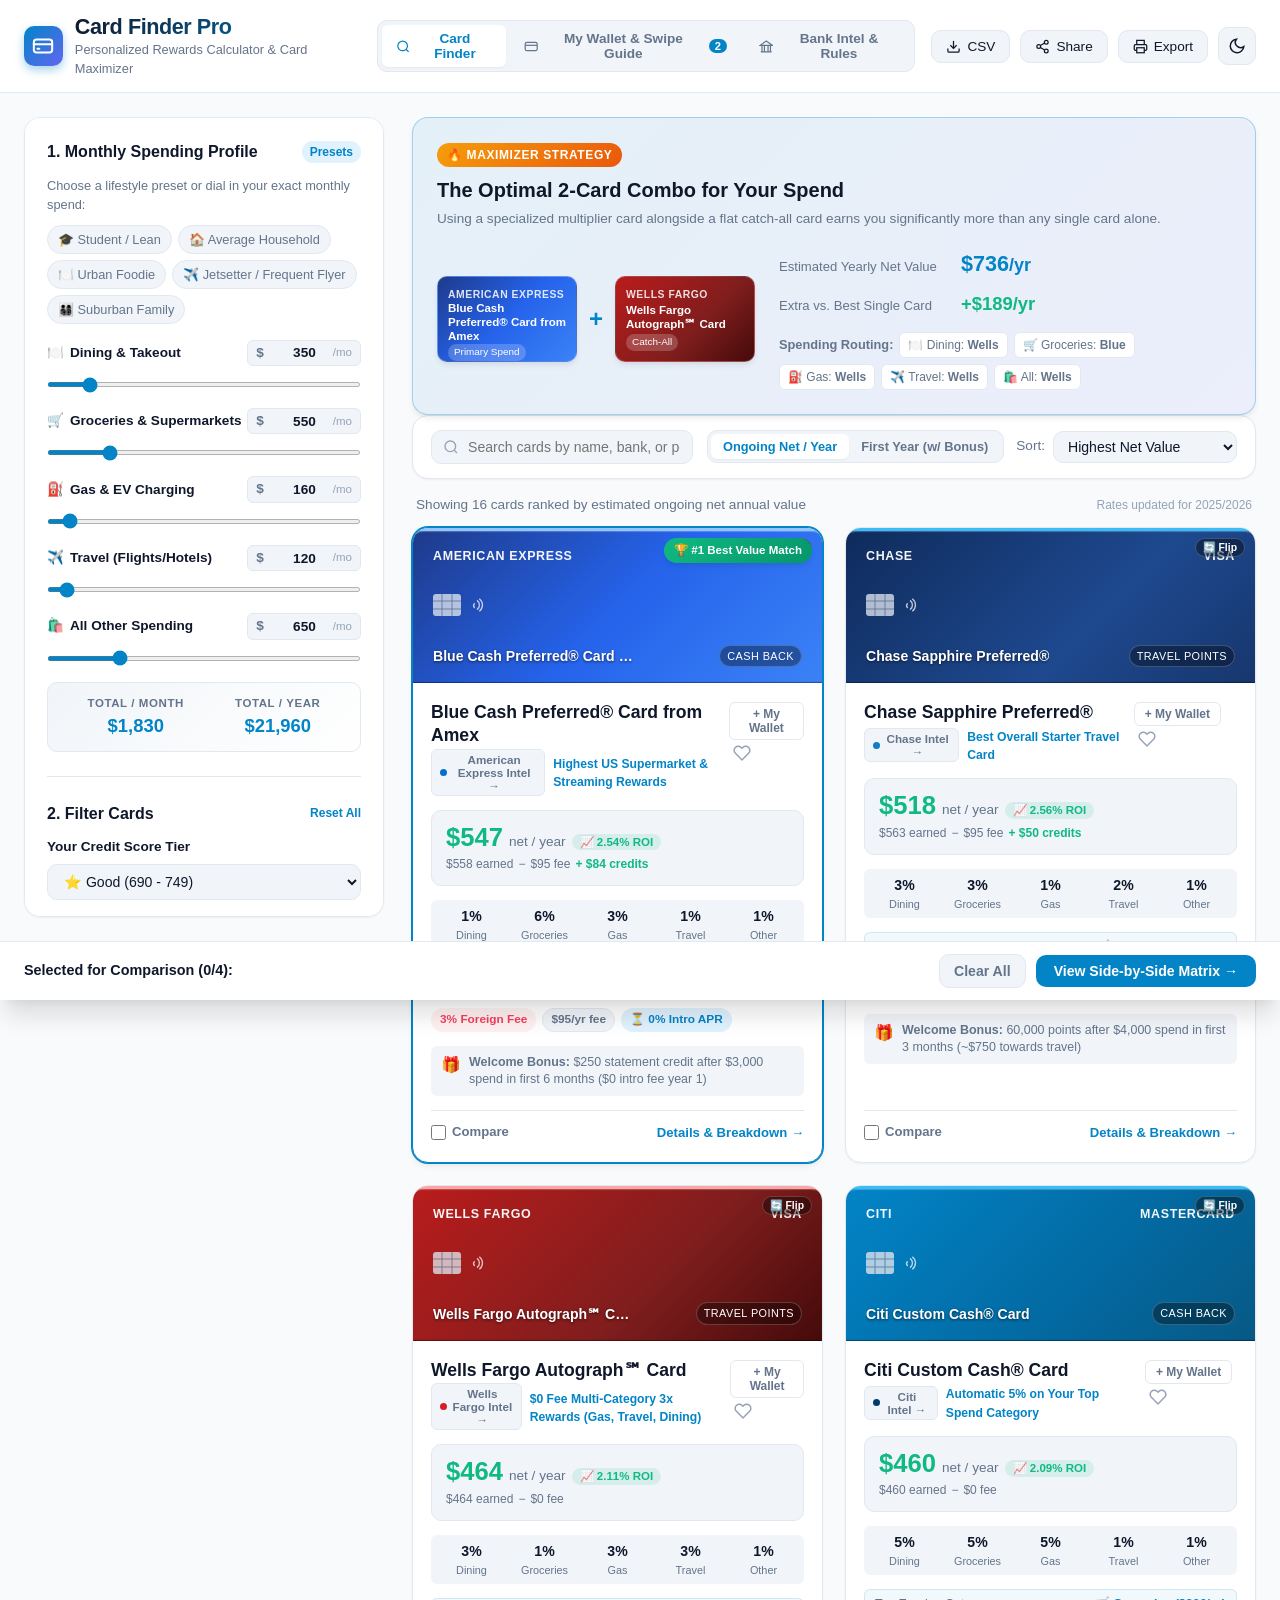
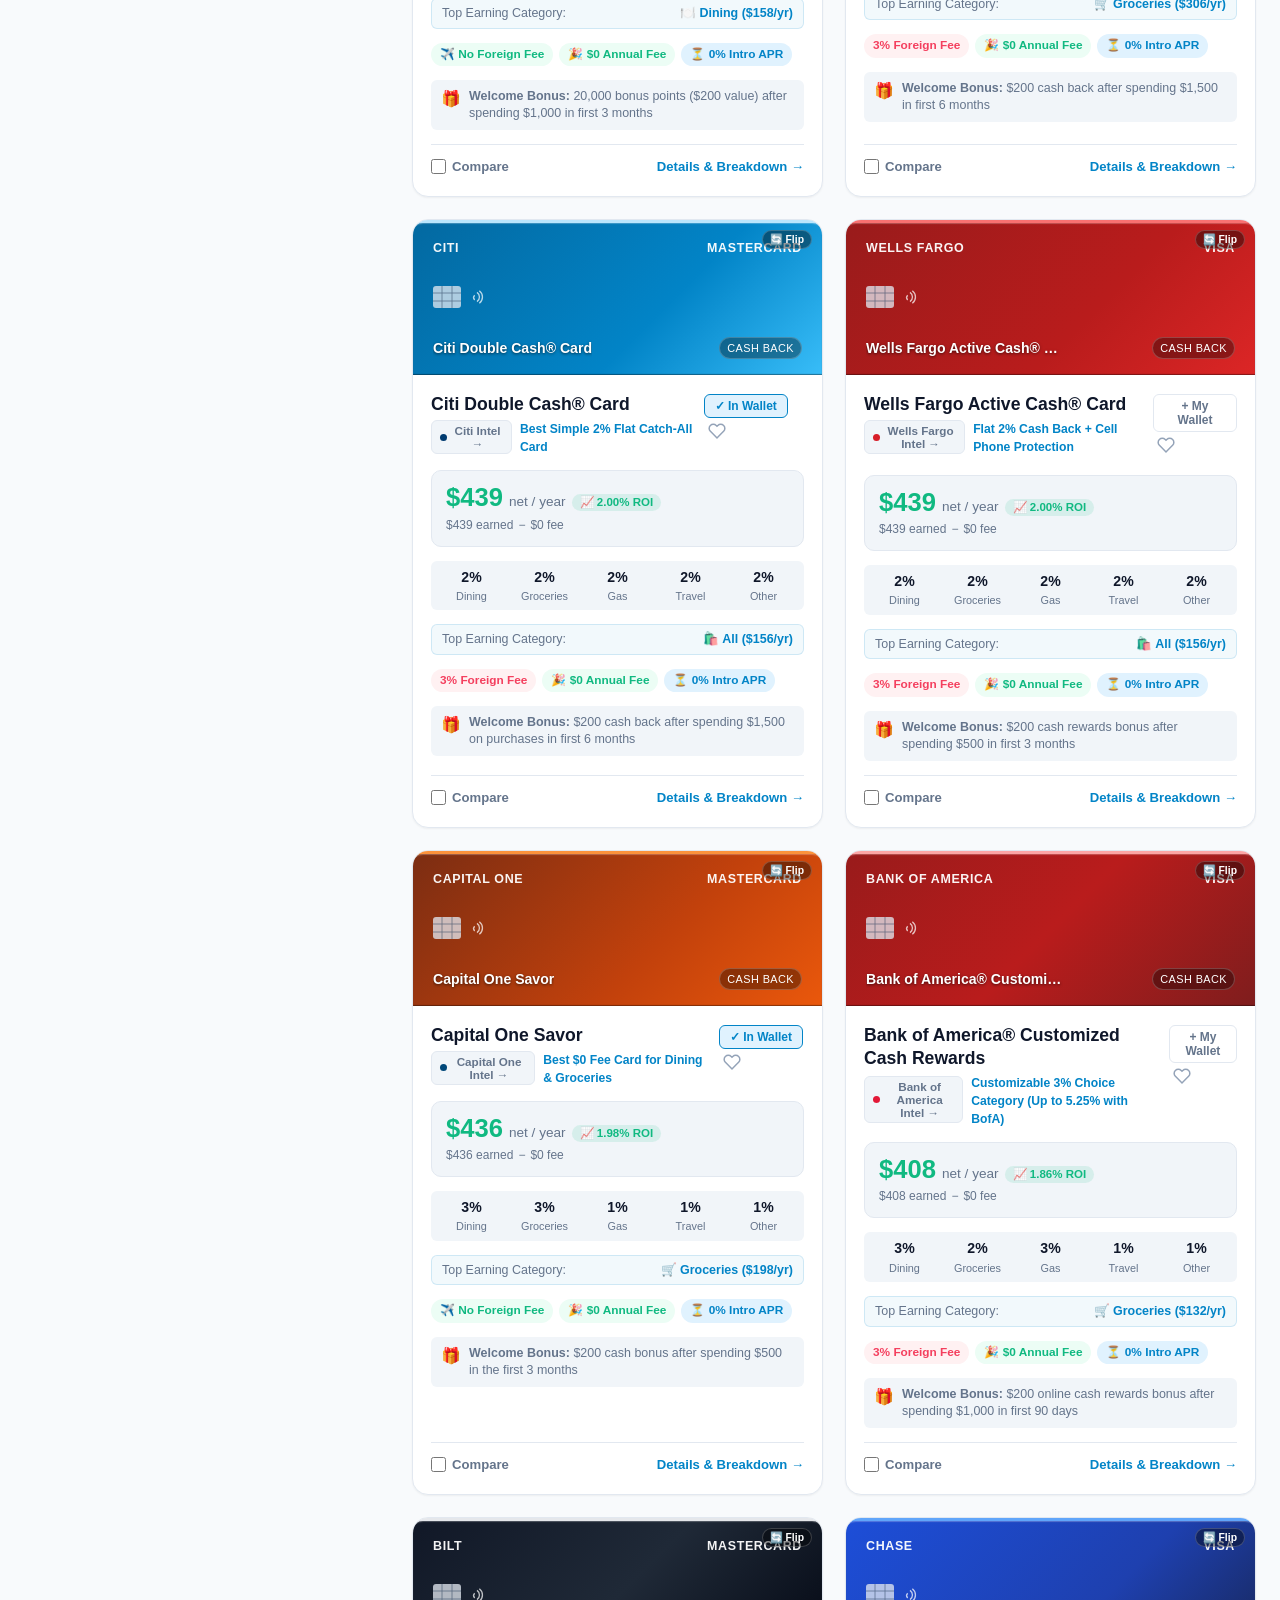
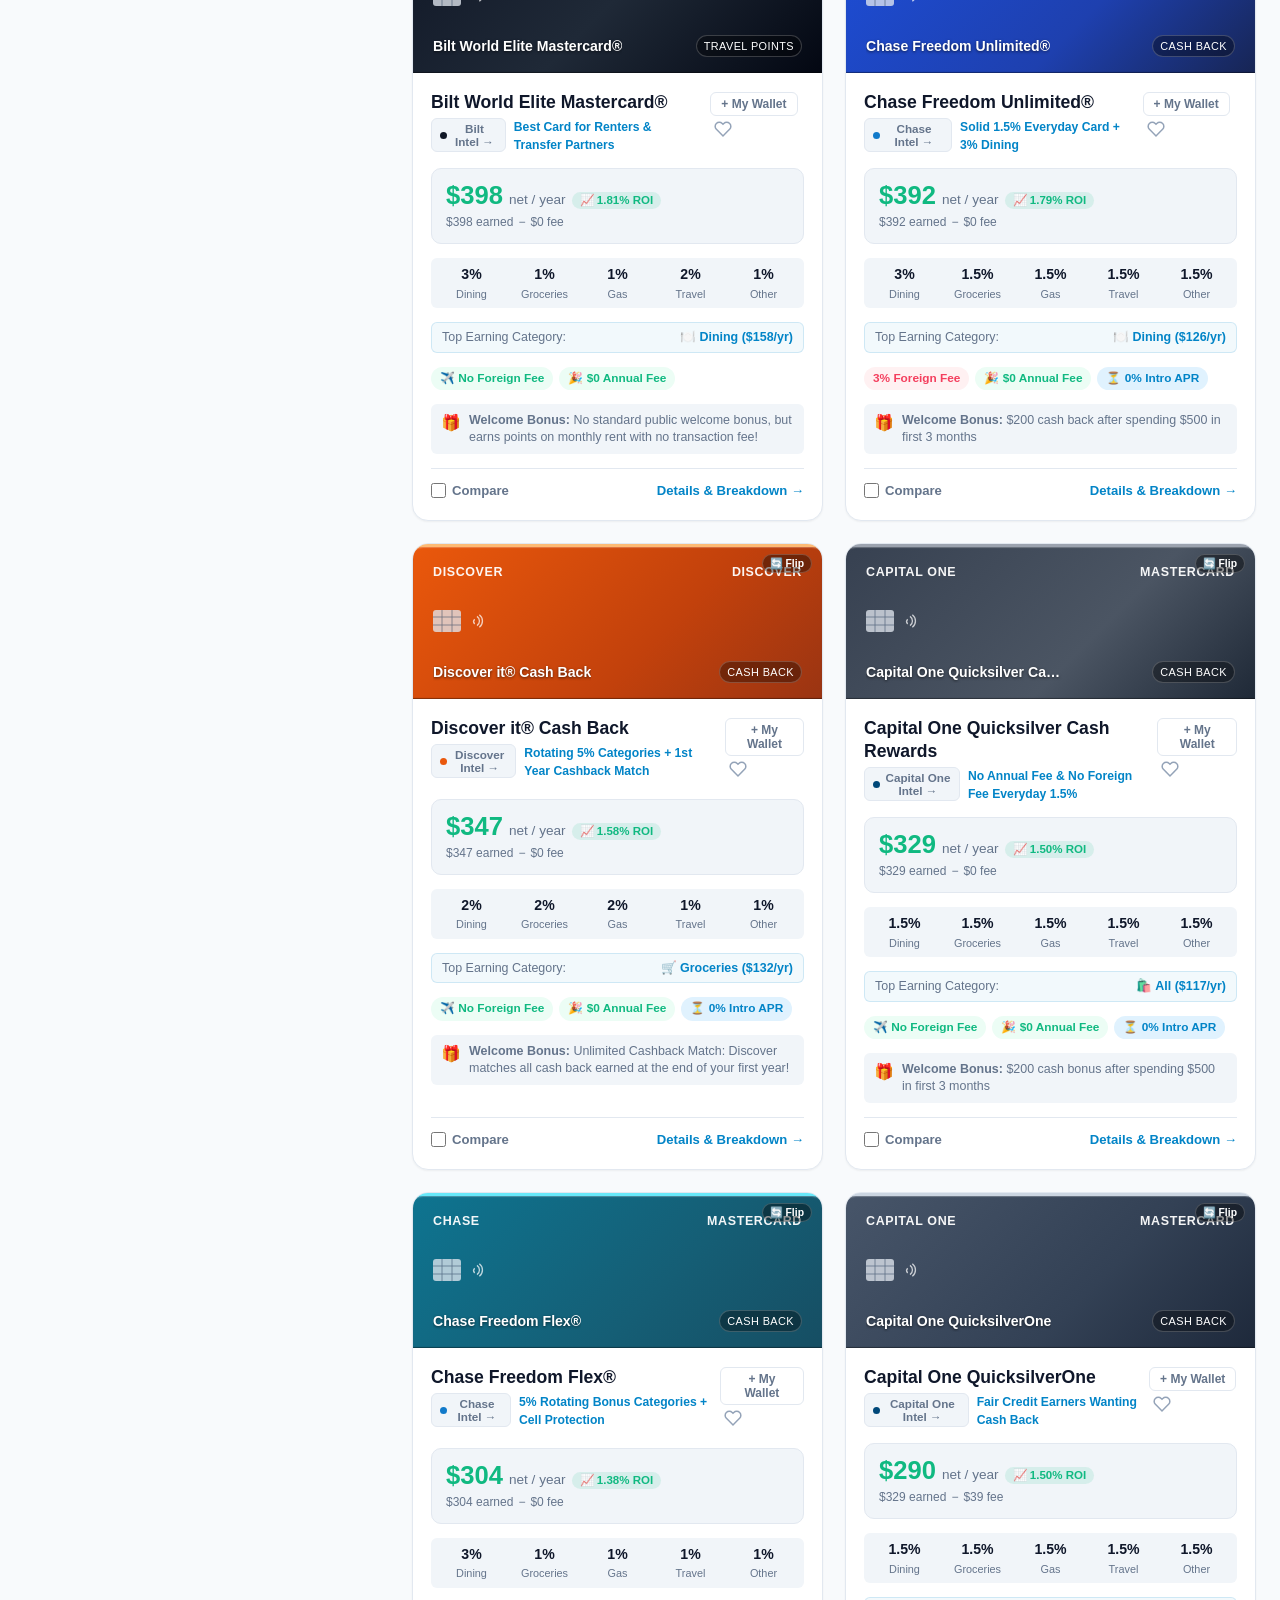
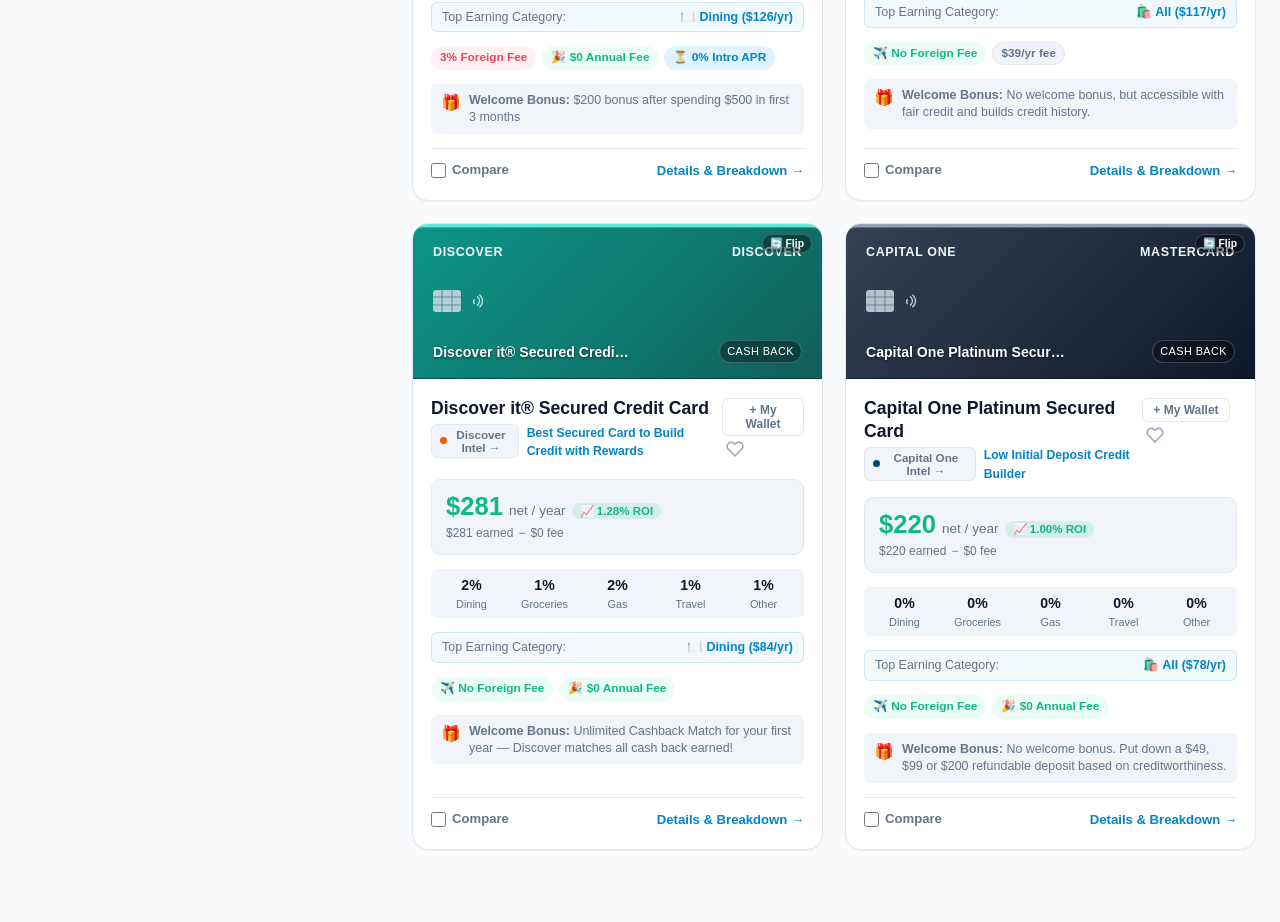
==== commit 5883a4c9: "Upgrading features" ====
--- a/index.html
+++ b/index.html
@@ -26,7 +26,7 @@
         </div>
       </div>
 
-      <!-- Main Navigation Tabs: Finder vs My Wallet -->
+      <!-- Main Navigation Tabs: Finder vs My Wallet vs Bank Intel -->
       <nav class="view-tabs" role="tablist">
         <button class="view-tab-btn active" id="tabFinder" role="tab" data-view="finder">
           <svg width="15" height="15" viewBox="0 0 24 24" fill="none" stroke="currentColor" stroke-width="2"><circle cx="11" cy="11" r="8"/><line x1="21" y1="21" x2="16.65" y2="16.65"/></svg>
@@ -36,6 +36,10 @@
           <svg width="15" height="15" viewBox="0 0 24 24" fill="none" stroke="currentColor" stroke-width="2"><rect x="2" y="5" width="20" height="14" rx="3"/><line x1="2" y1="10" x2="22" y2="10"/></svg>
           My Wallet & Swipe Guide
           <span id="walletBadge" class="wallet-badge-count">0</span>
+        </button>
+        <button class="view-tab-btn" id="tabBanks" role="tab" data-view="banks">
+          <svg width="15" height="15" viewBox="0 0 24 24" fill="none" stroke="currentColor" stroke-width="2"><path d="M3 21h18M3 10h18M5 10v11M19 10v11M9 10v11M15 10v11M12 3L2 10h20L12 3z"/></svg>
+          Bank Intel & Rules
         </button>
       </nav>
 
@@ -142,6 +146,23 @@
             <span id="maxFeeVal" class="slider-val-tag">$700</span>
           </div>
           <input type="range" id="maxFee" min="0" max="700" step="25" value="700" class="spend-slider">
+        </div>
+
+        <!-- Bank / Issuer Filter -->
+        <div class="filter-group">
+          <label for="issuerSelect">Bank / Issuer</label>
+          <select id="issuerSelect">
+            <option value="all">All Banks</option>
+            <option value="Chase">Chase</option>
+            <option value="American Express">American Express</option>
+            <option value="Capital One">Capital One</option>
+            <option value="Citi">Citi</option>
+            <option value="Wells Fargo">Wells Fargo</option>
+            <option value="Bank of America">Bank of America</option>
+            <option value="Bilt">Bilt</option>
+            <option value="Discover">Discover</option>
+            <option value="U.S. Bank">U.S. Bank</option>
+          </select>
         </div>
 
         <!-- Card Network -->
@@ -263,6 +284,11 @@
         <!-- Injected and managed by JS -->
       </div>
 
+      <!-- View 3: Bank Intelligence Hub & Approval Rules -->
+      <div id="bankHubView" class="bank-hub-container" hidden>
+        <!-- Injected and managed by JS -->
+      </div>
+
     </div>
 
   </main>
@@ -307,6 +333,16 @@
     </div>
   </div>
 
+  <!-- Bank Intelligence Dossier Modal -->
+  <div id="bankModal" class="modal-overlay" role="dialog" aria-modal="true">
+    <div class="modal-container bank-modal-container">
+      <button class="modal-close-btn" aria-label="Close dialog">&times;</button>
+      <div id="bankModalContent">
+        <!-- Injected by JS -->
+      </div>
+    </div>
+  </div>
+
   <!-- Application Scripts -->
   <script src="data.js"></script>
   <script src="app.js"></script>
--- a/styles.css
+++ b/styles.css
@@ -2064,3 +2064,319 @@
   font-size: 0.72rem;
   color: var(--text-muted);
 }
+
+
+/* ==========================================================================
+   Bank Intelligence & Underwriting Dossier Styles
+   ========================================================================== */
+
+/* Bank Intel Clickable Pill on Cards */
+.card-bank-intel-pill {
+  display: inline-flex;
+  align-items: center;
+  gap: 5px;
+  background: var(--bg-surface-alt);
+  border: 1px solid var(--border-color);
+  color: var(--text-muted);
+  font-size: 0.73rem;
+  font-weight: 700;
+  padding: 3px 8px;
+  border-radius: var(--radius-sm);
+  cursor: pointer;
+  transition: all 0.15s ease;
+  user-select: none;
+}
+
+.card-bank-intel-pill:hover {
+  background: var(--primary-light);
+  border-color: var(--primary);
+  color: var(--primary);
+  transform: translateY(-1px);
+}
+
+.bank-color-indicator {
+  width: 7px;
+  height: 7px;
+  border-radius: 50%;
+  flex-shrink: 0;
+}
+
+/* Bank Intelligence Modal Container */
+.bank-modal-container {
+  max-width: 850px;
+}
+
+.bank-modal-header {
+  padding: 28px 32px 20px;
+  color: #fff;
+  border-radius: var(--radius-xl) var(--radius-xl) 0 0;
+  position: relative;
+}
+
+.bank-modal-brand {
+  display: flex;
+  align-items: center;
+  gap: 14px;
+  margin-bottom: 8px;
+}
+
+.bank-brand-icon-box {
+  width: 48px;
+  height: 48px;
+  border-radius: var(--radius-md);
+  background: rgba(255, 255, 255, 0.2);
+  display: flex;
+  align-items: center;
+  justify-content: center;
+  font-size: 1.5rem;
+  border: 1px solid rgba(255, 255, 255, 0.3);
+  backdrop-filter: blur(4px);
+}
+
+.bank-modal-header h2 {
+  font-size: 1.6rem;
+  font-weight: 800;
+  line-height: 1.2;
+}
+
+.bank-modal-sub {
+  font-size: 0.88rem;
+  opacity: 0.9;
+  display: flex;
+  gap: 12px;
+  flex-wrap: wrap;
+}
+
+/* Bank Dossier Content */
+.bank-dossier-body {
+  padding: 28px 32px;
+  display: flex;
+  flex-direction: column;
+  gap: 24px;
+}
+
+.bank-dossier-grid {
+  display: grid;
+  grid-template-columns: 1fr 1fr;
+  gap: 20px;
+}
+
+@media (max-width: 768px) {
+  .bank-dossier-grid {
+    grid-template-columns: 1fr;
+  }
+}
+
+.bank-info-card {
+  background: var(--bg-surface-alt);
+  border: 1px solid var(--border-color);
+  border-radius: var(--radius-lg);
+  padding: 18px;
+  display: flex;
+  flex-direction: column;
+  gap: 12px;
+}
+
+.bank-card-title {
+  display: flex;
+  align-items: center;
+  gap: 8px;
+  font-size: 0.95rem;
+  font-weight: 800;
+  color: var(--text-main);
+  border-bottom: 1px solid var(--border-color);
+  padding-bottom: 8px;
+}
+
+.bank-rule-item {
+  background: var(--bg-surface);
+  border: 1px solid var(--border-color);
+  border-radius: var(--radius-md);
+  padding: 10px 12px;
+  margin-bottom: 8px;
+}
+
+.bank-rule-header {
+  font-size: 0.85rem;
+  font-weight: 800;
+  color: var(--accent-rose);
+  margin-bottom: 3px;
+  display: flex;
+  align-items: center;
+  gap: 6px;
+}
+
+.bank-rule-desc {
+  font-size: 0.8rem;
+  color: var(--text-muted);
+  line-height: 1.4;
+}
+
+/* Partner Chips Grid */
+.transfer-partners-list {
+  display: grid;
+  grid-template-columns: 1fr;
+  gap: 8px;
+}
+
+.partner-row {
+  display: flex;
+  justify-content: space-between;
+  align-items: center;
+  background: var(--bg-surface);
+  border: 1px solid var(--border-color);
+  border-radius: var(--radius-sm);
+  padding: 8px 10px;
+  font-size: 0.82rem;
+}
+
+.partner-name {
+  font-weight: 700;
+  color: var(--text-main);
+  display: flex;
+  align-items: center;
+  gap: 6px;
+}
+
+.partner-tag {
+  font-size: 0.68rem;
+  padding: 1px 6px;
+  border-radius: 999px;
+  font-weight: 600;
+}
+
+.partner-tag.airline {
+  background: var(--primary-light);
+  color: var(--primary);
+}
+
+.partner-tag.hotel {
+  background: var(--accent-amber-bg);
+  color: var(--accent-amber);
+}
+
+.partner-tag.cash {
+  background: var(--accent-green-bg);
+  color: var(--accent-green);
+}
+
+.partner-ratio {
+  font-weight: 800;
+  color: var(--primary);
+  font-size: 0.85rem;
+}
+
+.partner-note {
+  font-size: 0.72rem;
+  color: var(--text-muted);
+  display: block;
+}
+
+/* Bureau Pull Box */
+.bureau-badge-box {
+  display: flex;
+  align-items: center;
+  gap: 8px;
+  background: rgba(2, 132, 199, 0.08);
+  border: 1px solid rgba(2, 132, 199, 0.25);
+  padding: 10px 14px;
+  border-radius: var(--radius-md);
+  font-size: 0.85rem;
+  color: var(--text-main);
+}
+
+.bureau-icon {
+  font-size: 1.25rem;
+}
+
+/* Pre-Approval Status Tag */
+.preapproval-status-tag {
+  display: inline-flex;
+  align-items: center;
+  gap: 6px;
+  font-size: 0.78rem;
+  font-weight: 700;
+  padding: 3px 10px;
+  border-radius: 999px;
+  background: var(--accent-green-bg);
+  color: var(--accent-green);
+  border: 1px solid rgba(16, 185, 129, 0.3);
+}
+
+.preapproval-status-tag.unavailable {
+  background: var(--bg-surface-alt);
+  color: var(--text-muted);
+  border-color: var(--border-color);
+}
+
+/* Direct Contacts Box */
+.contact-hotline-row {
+  display: flex;
+  justify-content: space-between;
+  align-items: center;
+  padding: 6px 0;
+  border-bottom: 1px dashed var(--border-color);
+  font-size: 0.82rem;
+}
+
+.contact-hotline-row:last-child {
+  border-bottom: 0;
+}
+
+.hotline-num {
+  font-family: monospace;
+  font-weight: 700;
+  color: var(--primary);
+}
+
+/* Bank Hub View (Tab 3 in Header) */
+.bank-hub-container {
+  display: flex;
+  flex-direction: column;
+  gap: 24px;
+}
+
+.bank-hub-grid {
+  display: grid;
+  grid-template-columns: repeat(auto-fill, minmax(320px, 1fr));
+  gap: 20px;
+}
+
+.bank-hub-card {
+  background: var(--bg-surface);
+  border: 1px solid var(--border-color);
+  border-radius: var(--radius-lg);
+  overflow: hidden;
+  box-shadow: var(--shadow-sm);
+  transition: transform 0.2s ease, border-color 0.2s ease;
+  cursor: pointer;
+}
+
+.bank-hub-card:hover {
+  transform: translateY(-2px);
+  border-color: var(--border-focus);
+}
+
+.bank-hub-header {
+  padding: 16px 20px;
+  color: #fff;
+  display: flex;
+  justify-content: space-between;
+  align-items: center;
+}
+
+.bank-hub-body {
+  padding: 16px 20px;
+  display: flex;
+  flex-direction: column;
+  gap: 12px;
+}
+
+.bank-quick-stat {
+  font-size: 0.8rem;
+  color: var(--text-muted);
+  display: flex;
+  justify-content: space-between;
+  border-bottom: 1px solid var(--border-color);
+  padding-bottom: 6px;
+}
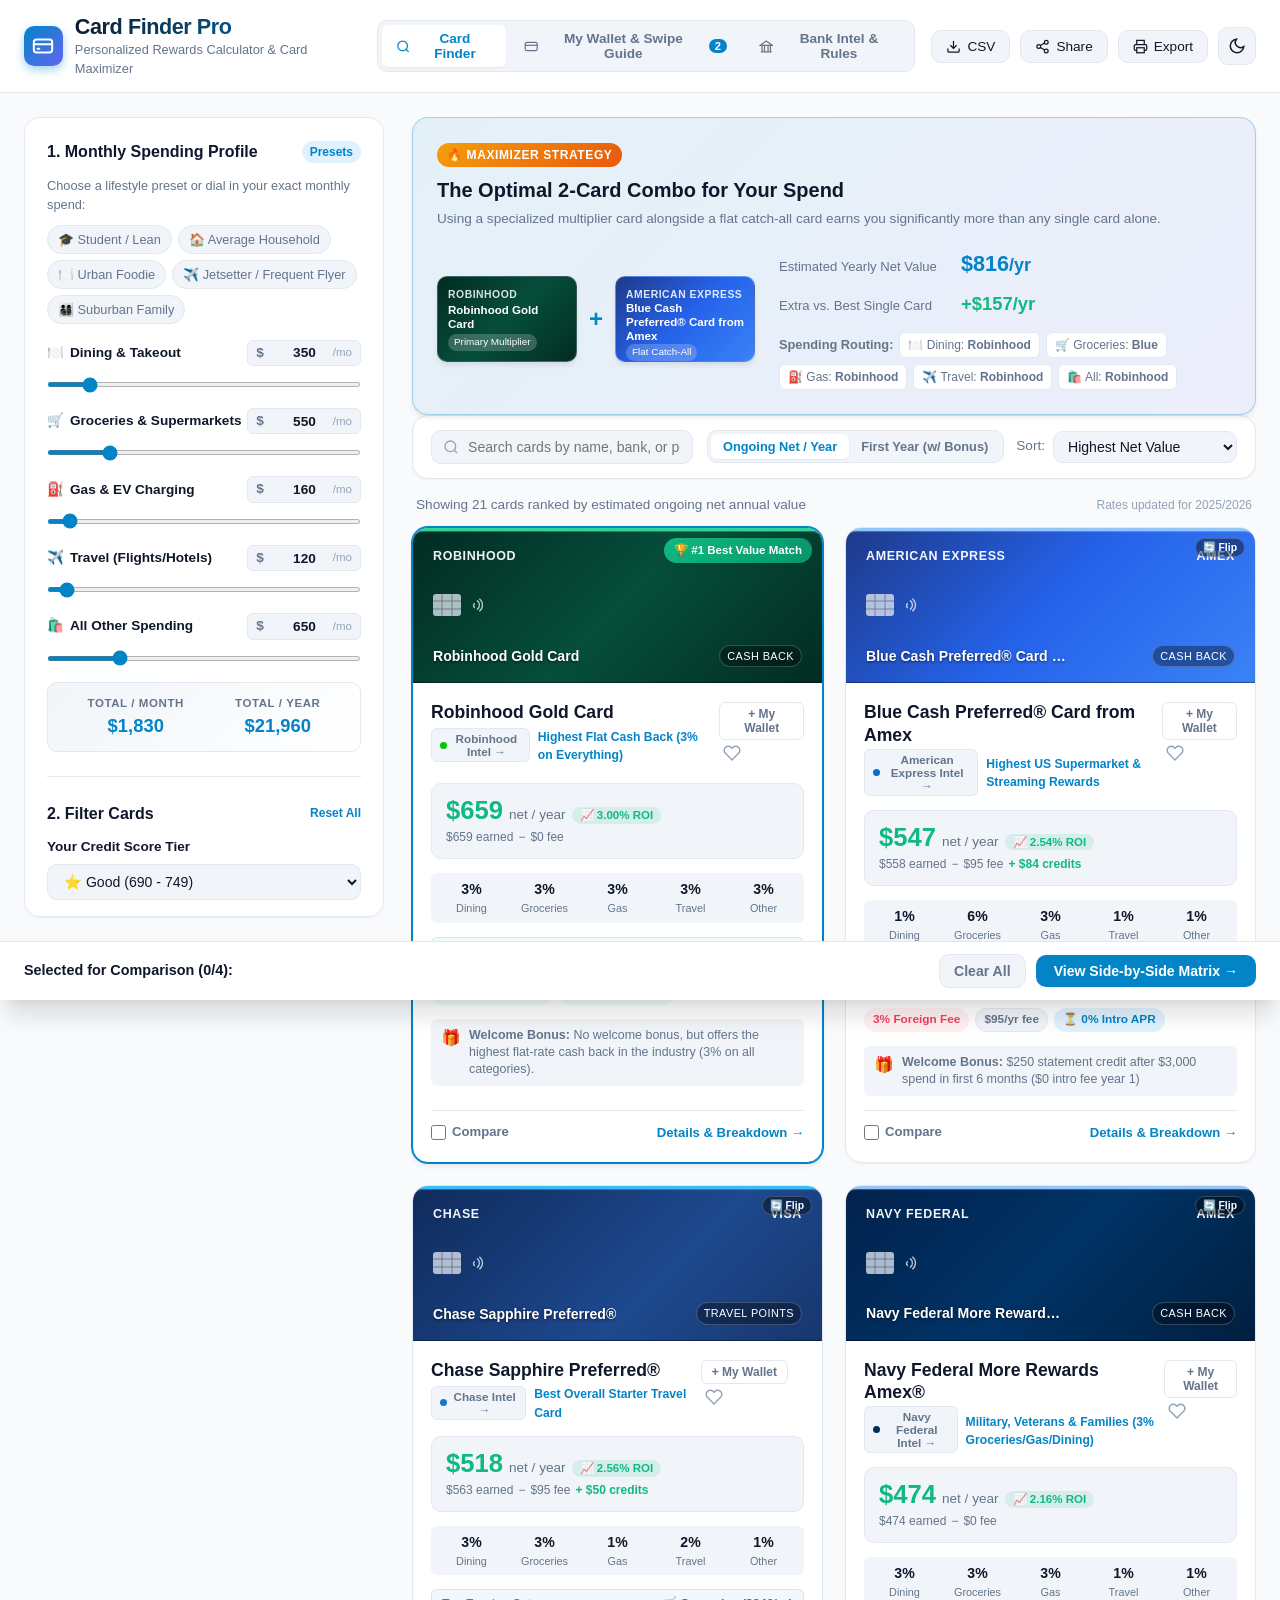
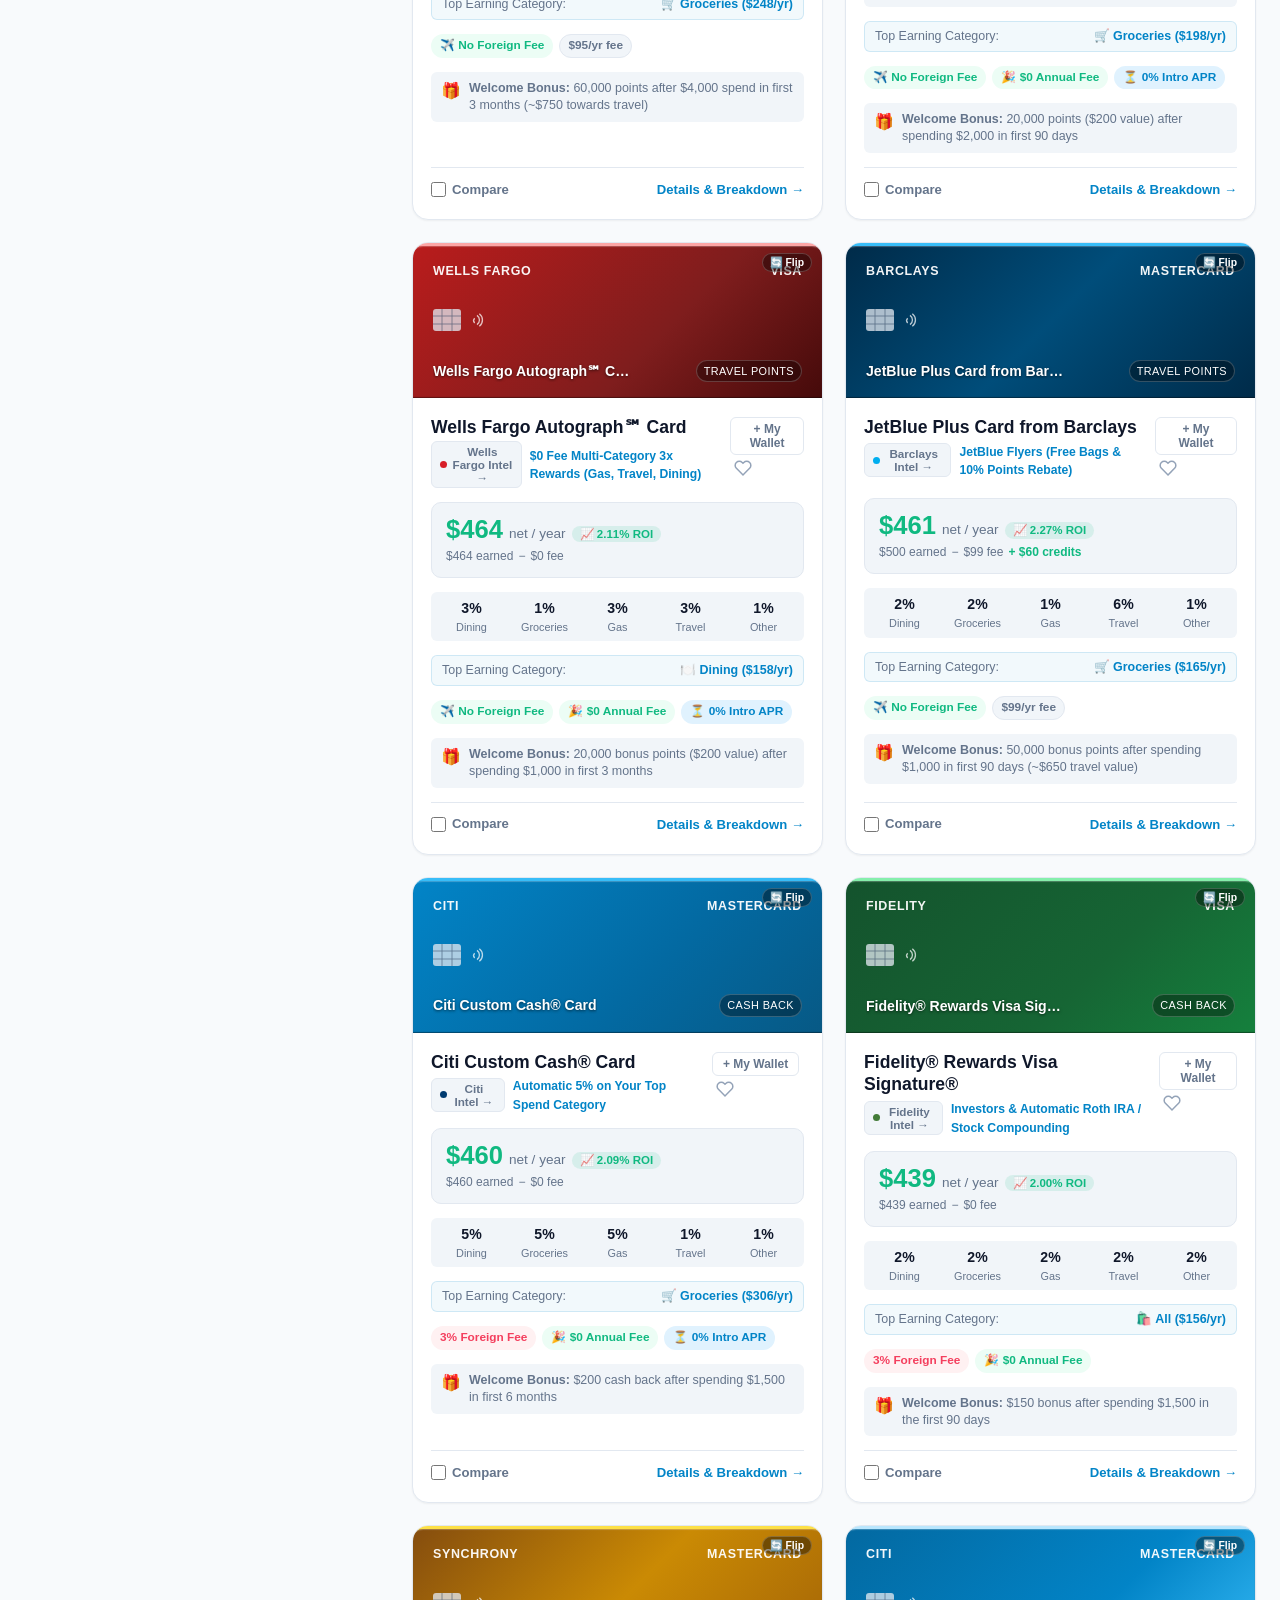
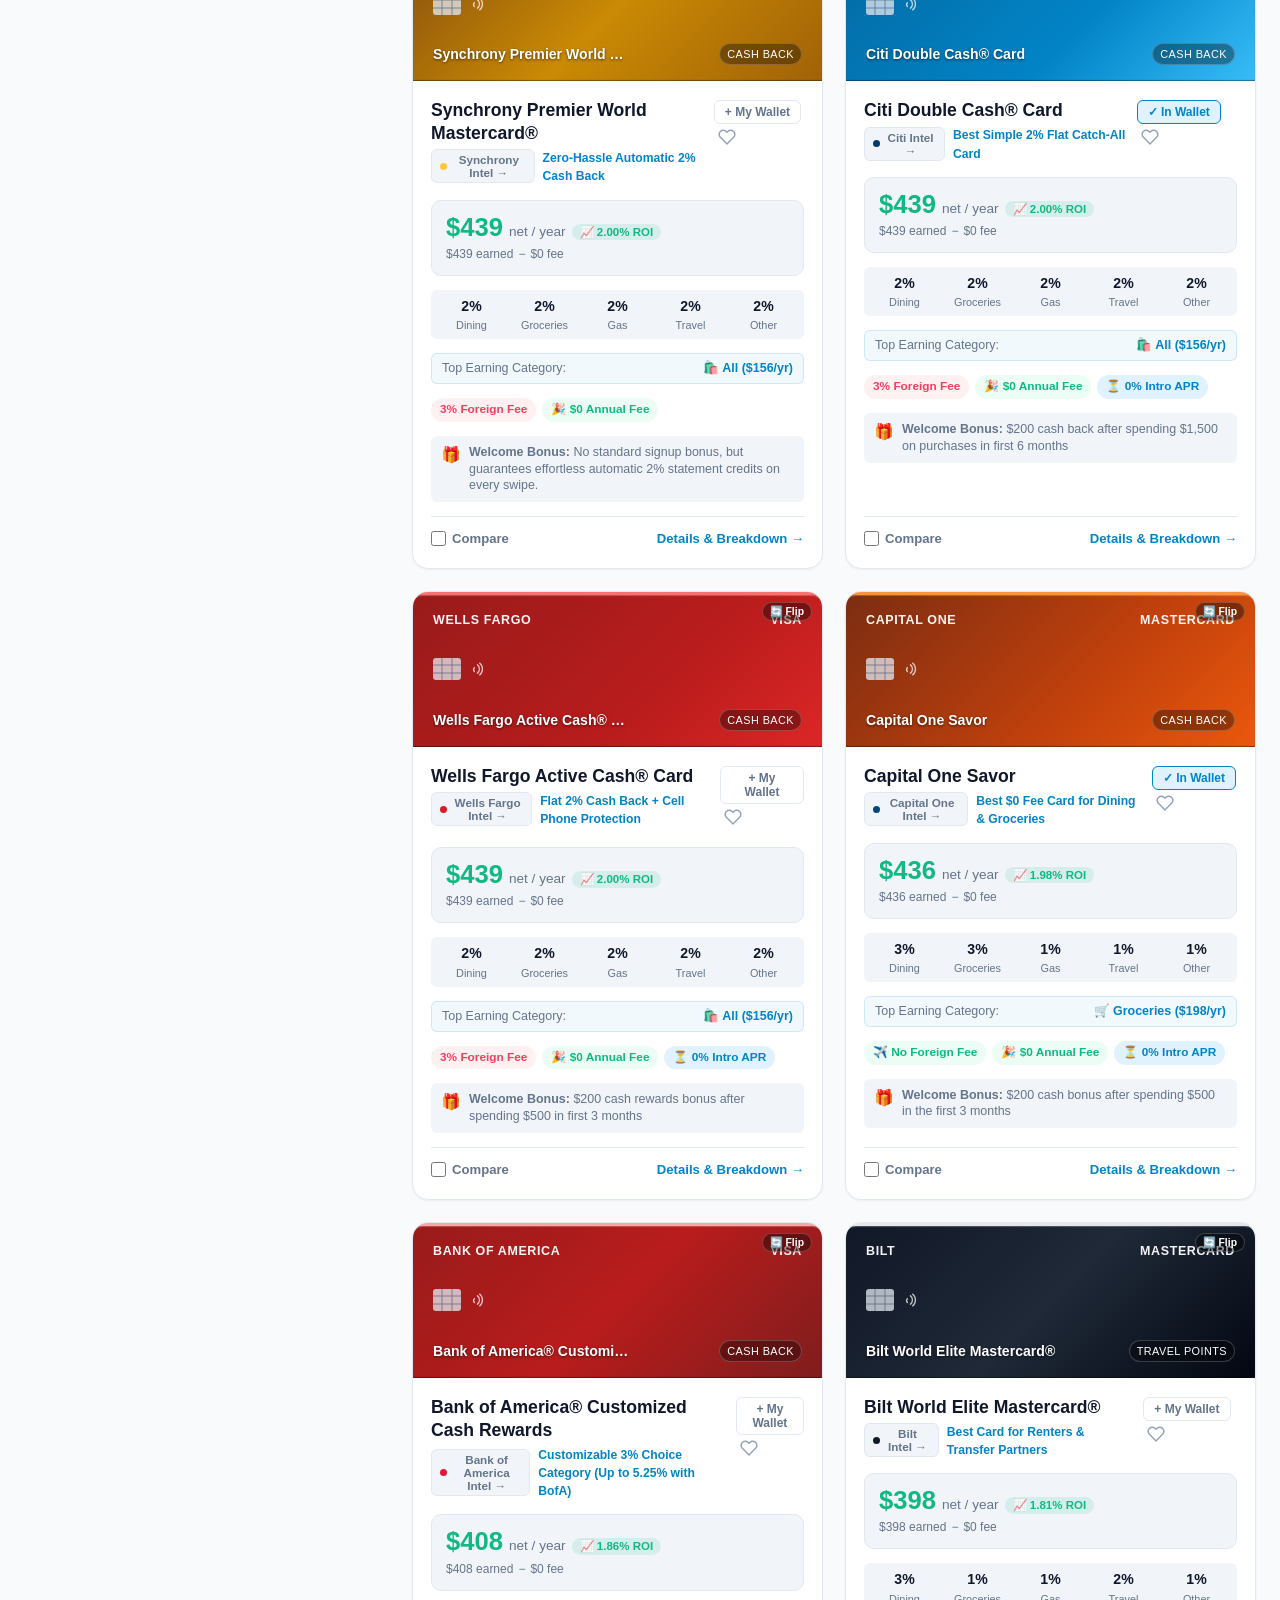
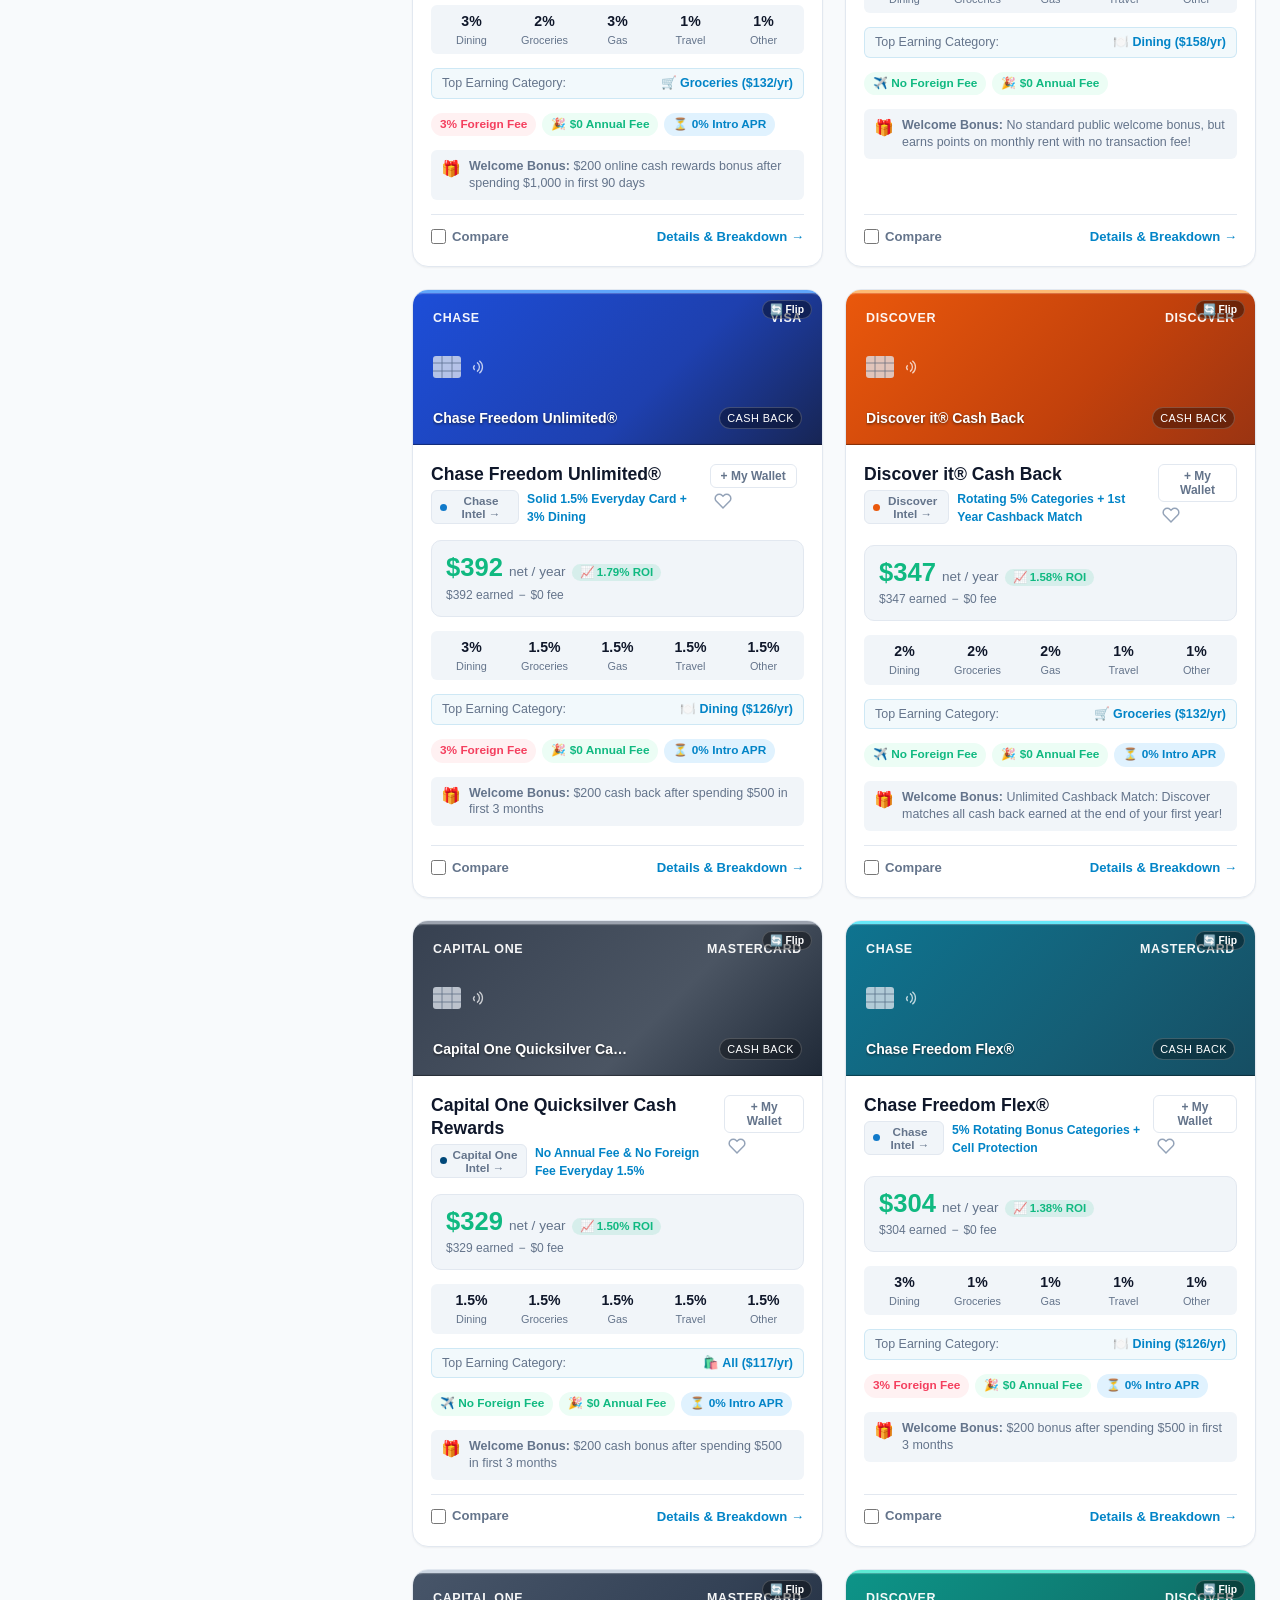
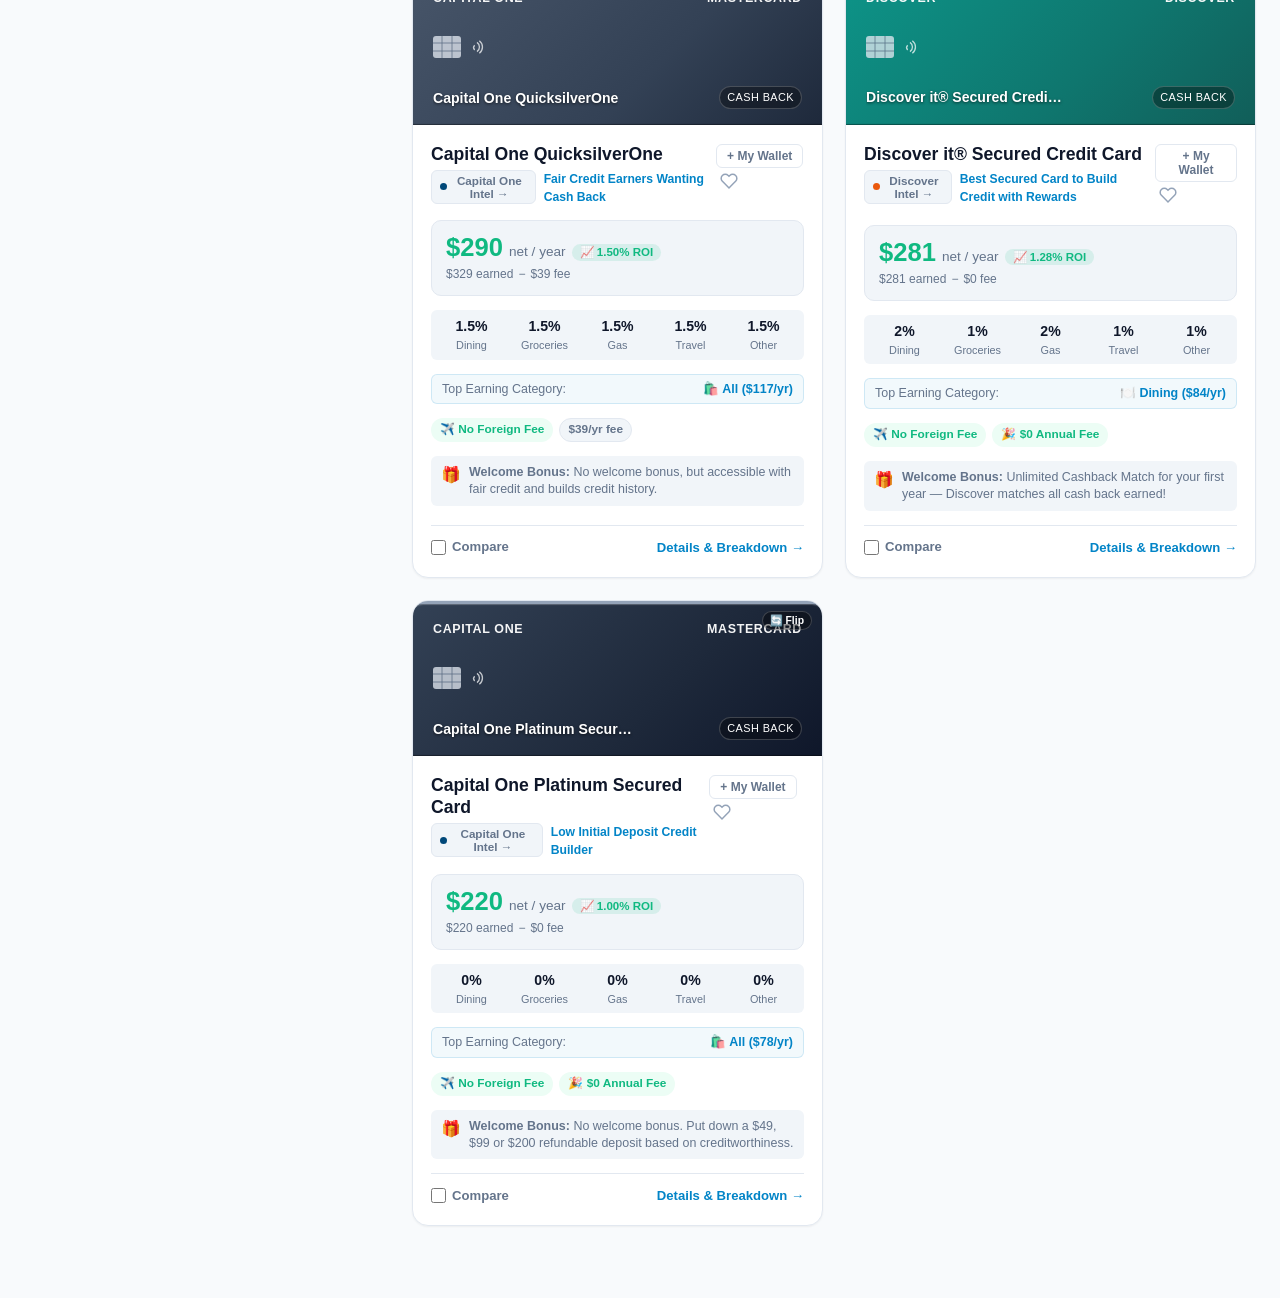
==== commit eb077466: "Upgrade and Fix 3rd" ====
--- a/index.html
+++ b/index.html
@@ -152,13 +152,18 @@
         <div class="filter-group">
           <label for="issuerSelect">Bank / Issuer</label>
           <select id="issuerSelect">
-            <option value="all">All Banks</option>
+            <option value="all">All Banks (14 Issuers)</option>
             <option value="Chase">Chase</option>
             <option value="American Express">American Express</option>
             <option value="Capital One">Capital One</option>
             <option value="Citi">Citi</option>
             <option value="Wells Fargo">Wells Fargo</option>
             <option value="Bank of America">Bank of America</option>
+            <option value="Barclays">Barclays</option>
+            <option value="Fidelity">Fidelity</option>
+            <option value="Navy Federal">Navy Federal</option>
+            <option value="Robinhood">Robinhood</option>
+            <option value="Synchrony">Synchrony</option>
             <option value="Bilt">Bilt</option>
             <option value="Discover">Discover</option>
             <option value="U.S. Bank">U.S. Bank</option>
@@ -343,8 +348,10 @@
     </div>
   </div>
 
-  <!-- Application Scripts -->
-  <script src="data.js"></script>
+  <!-- Application Scripts: Clean Modular Architecture -->
+  <script src="bank-data.js"></script>
+  <script src="cards-data.js"></script>
+  <script src="wallet.js"></script>
   <script src="app.js"></script>
 </body>
 </html>
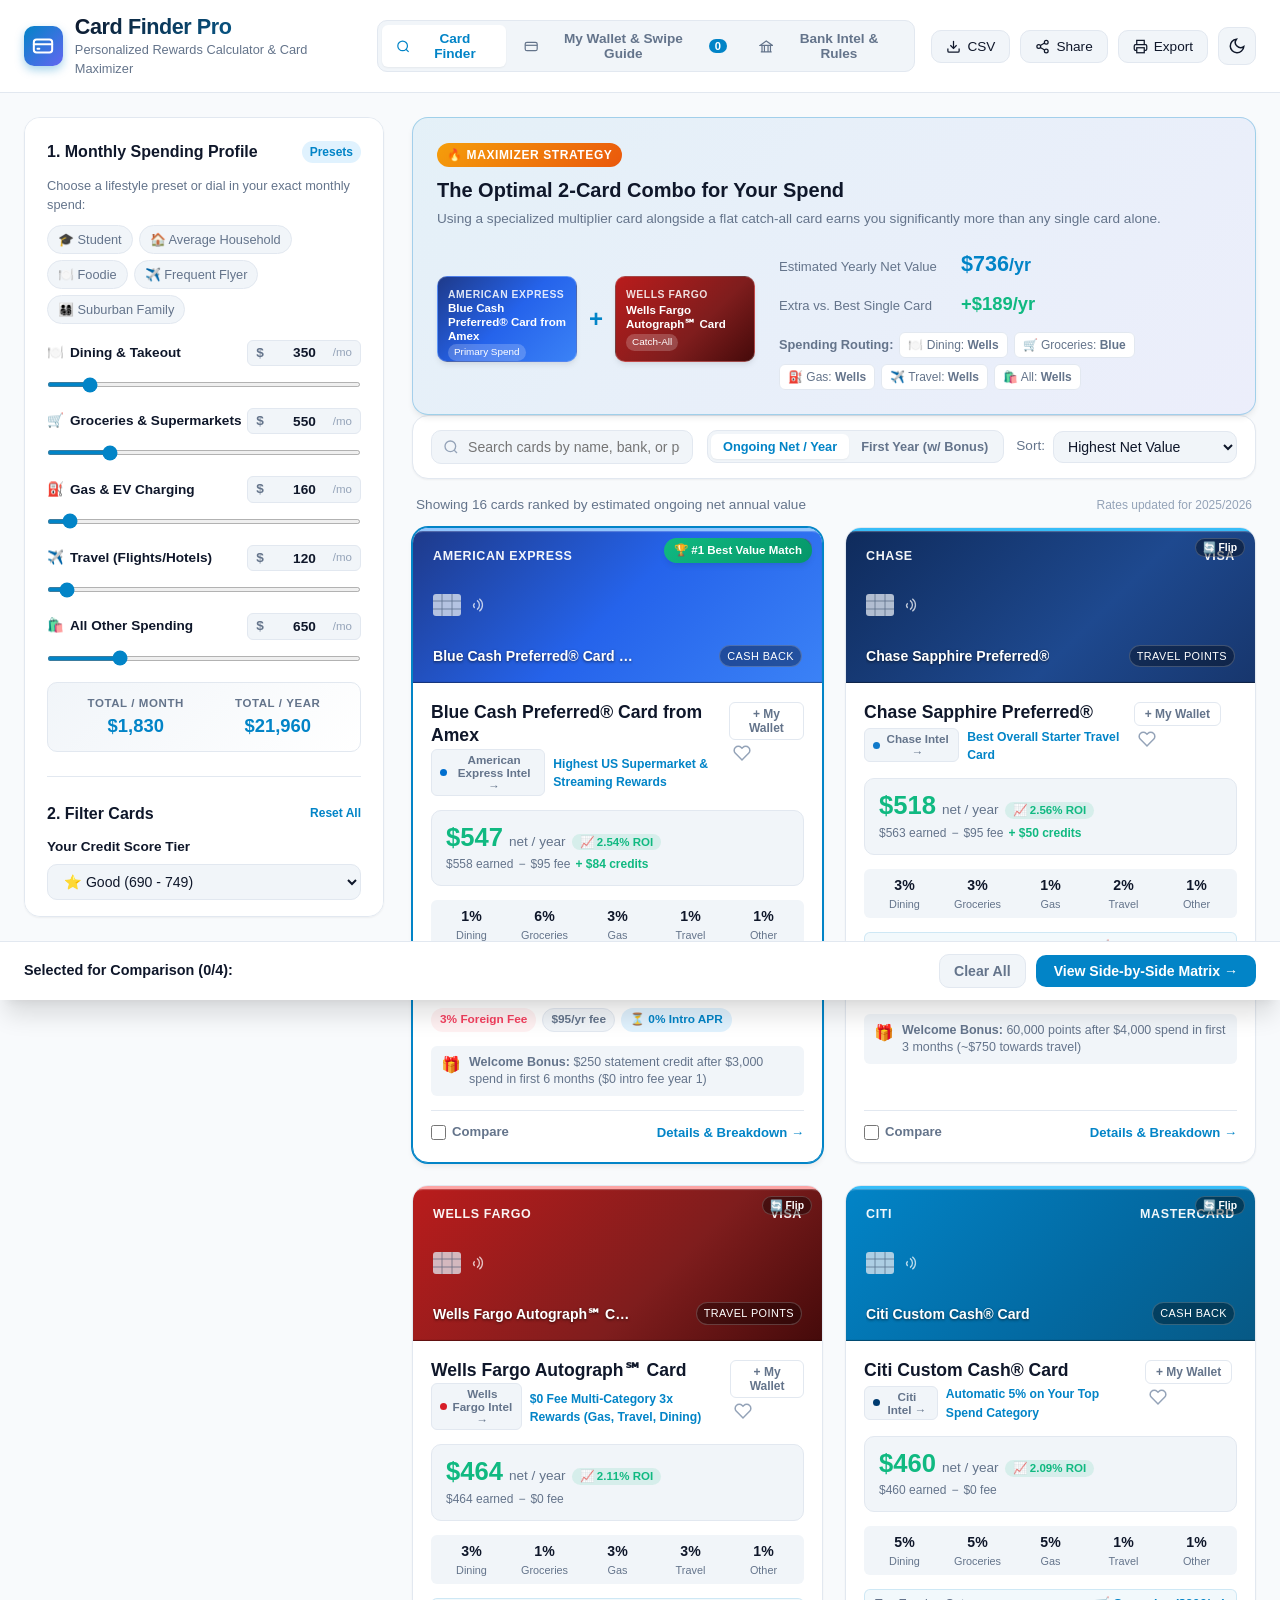
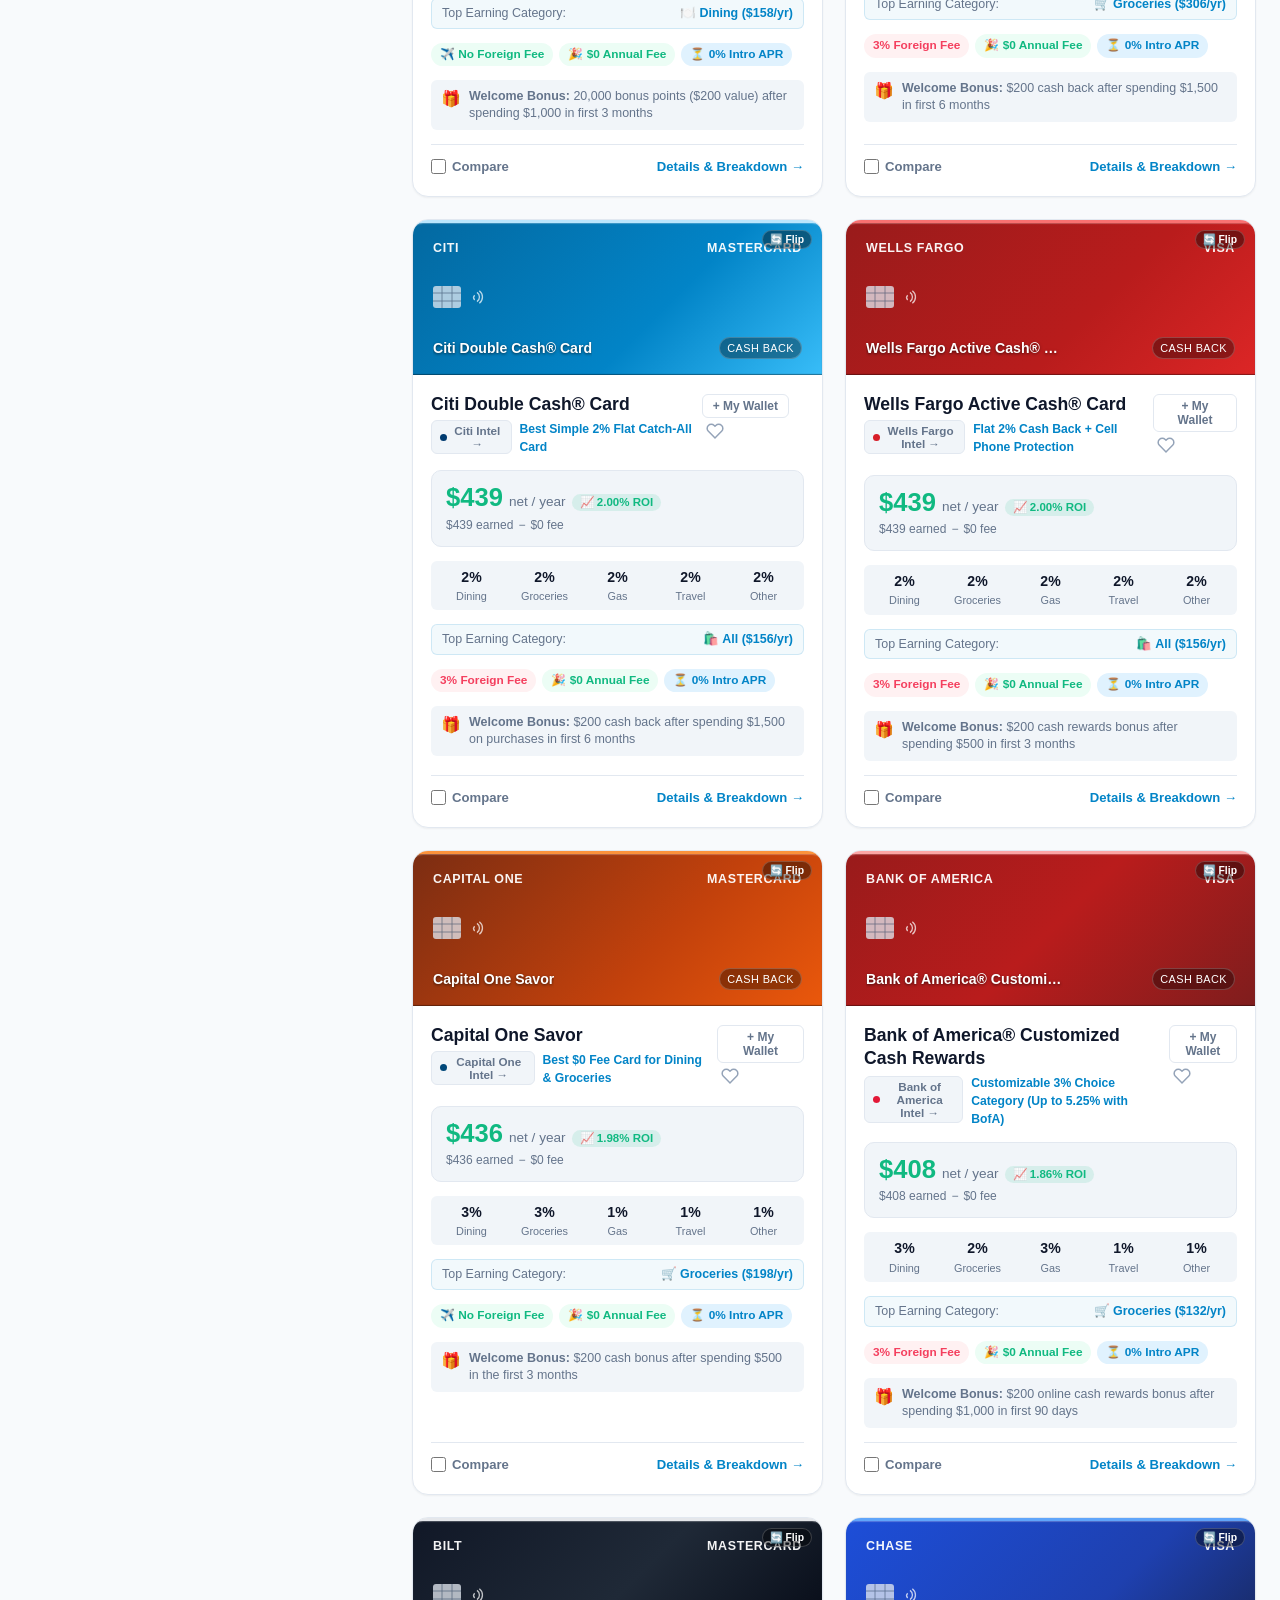
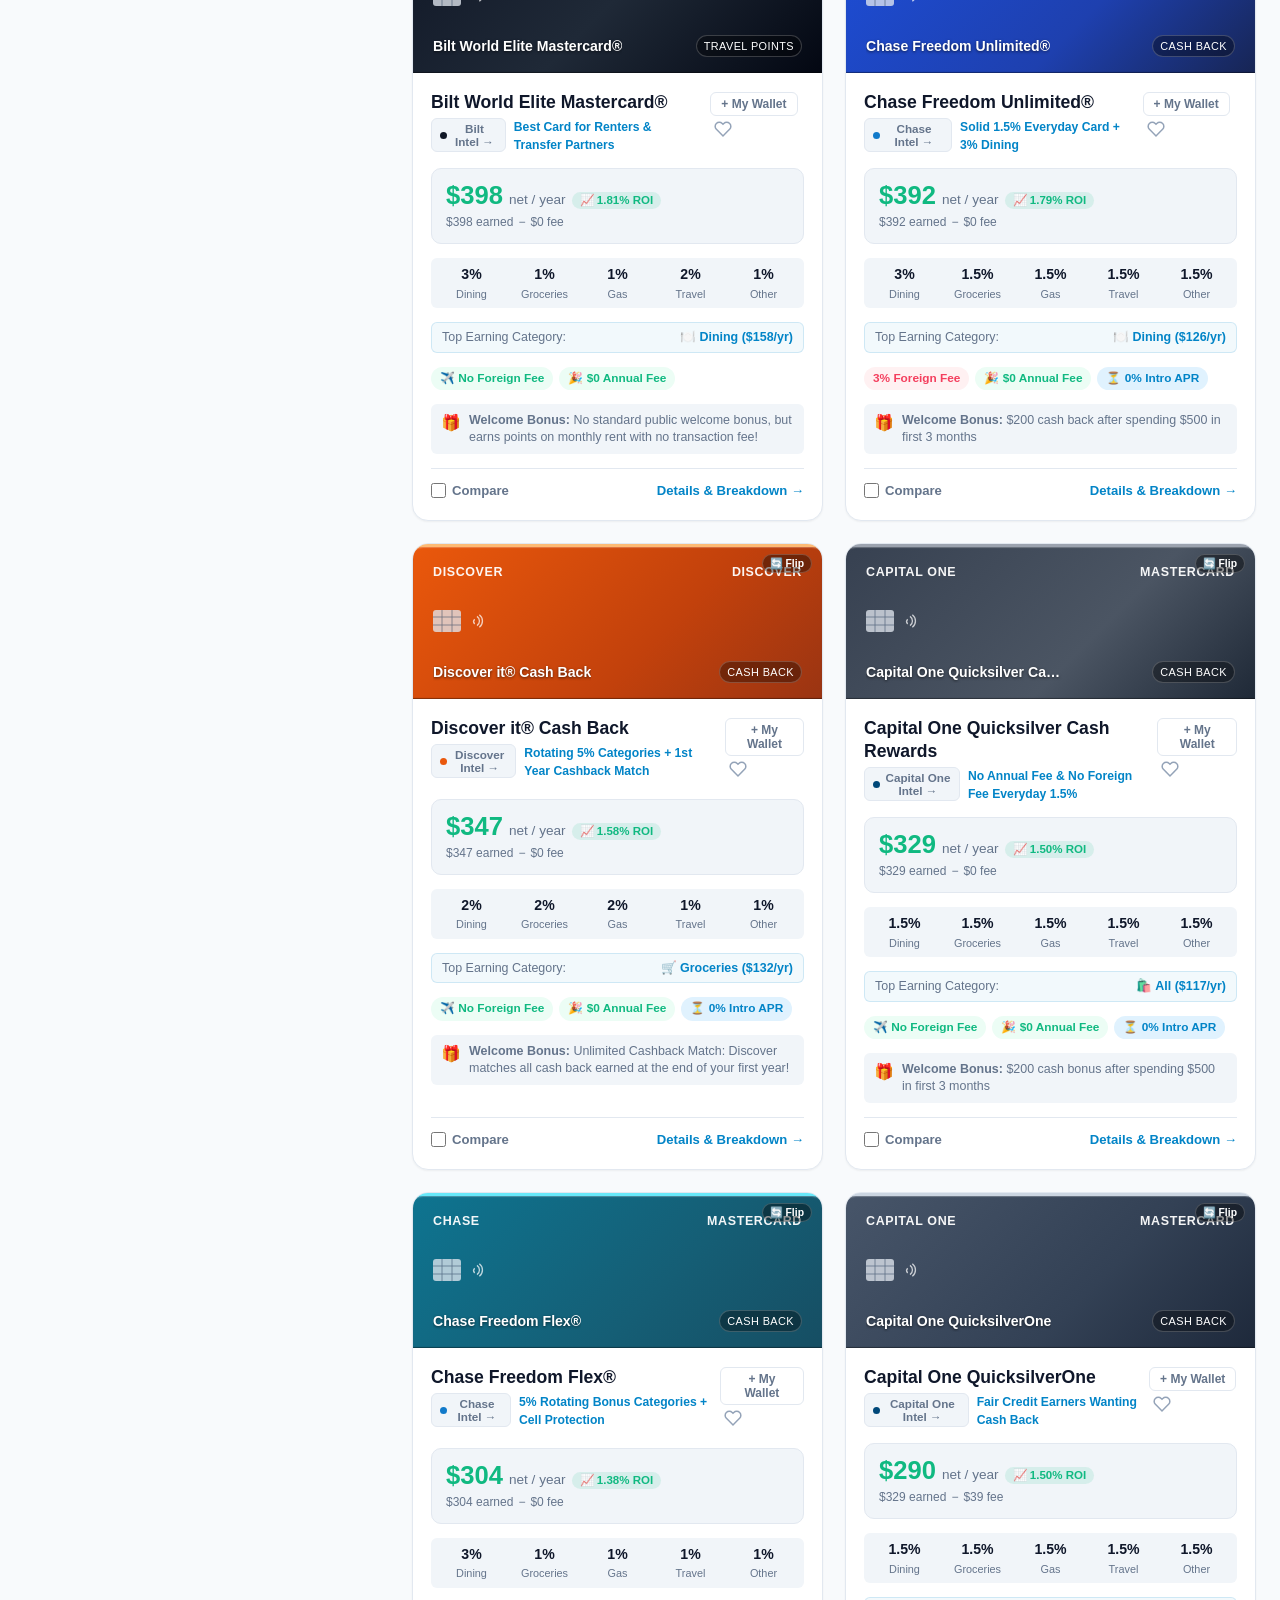
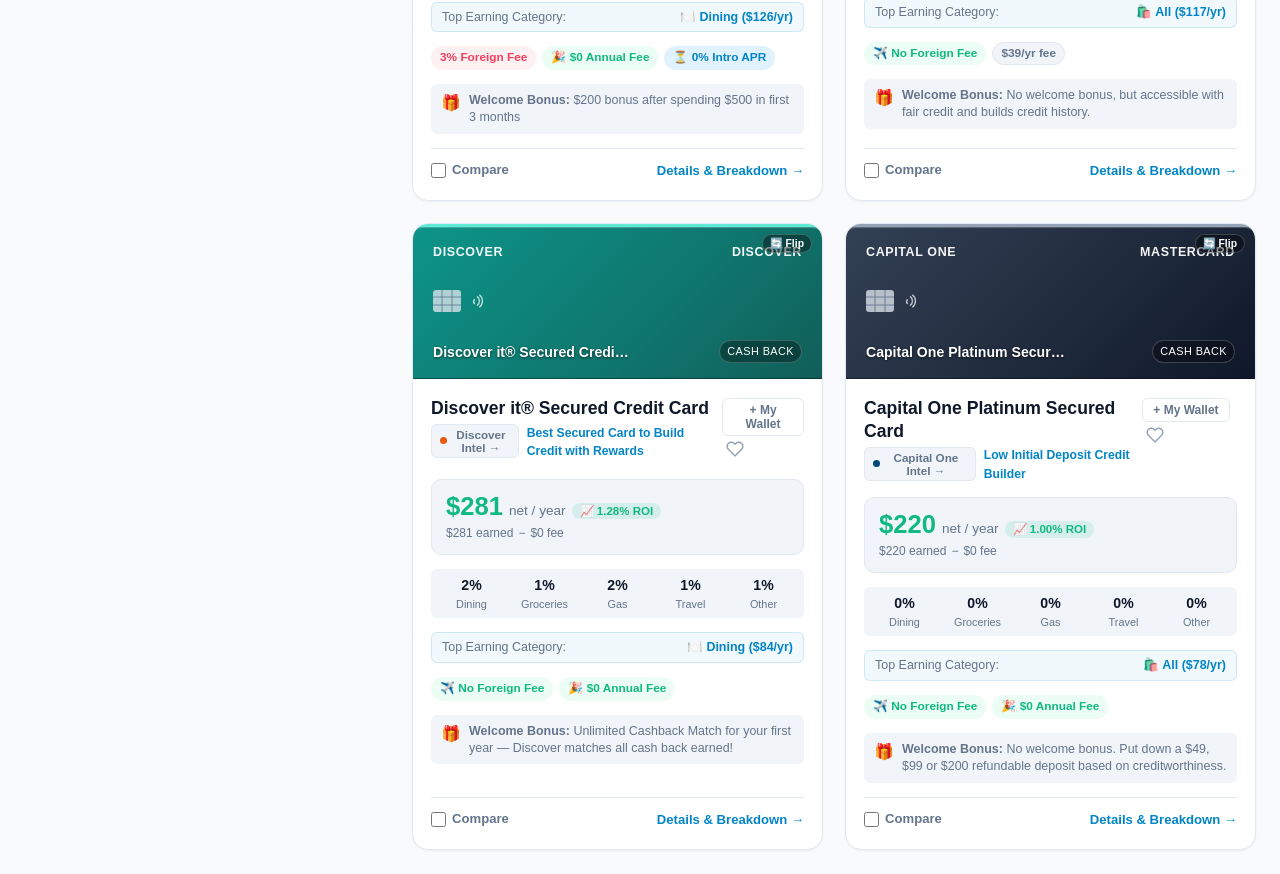
==== commit 11b41260: "fixing the pages and making it simplier" ====
--- a/index.html
+++ b/index.html
@@ -152,18 +152,13 @@
         <div class="filter-group">
           <label for="issuerSelect">Bank / Issuer</label>
           <select id="issuerSelect">
-            <option value="all">All Banks (14 Issuers)</option>
+            <option value="all">All Banks</option>
             <option value="Chase">Chase</option>
             <option value="American Express">American Express</option>
             <option value="Capital One">Capital One</option>
             <option value="Citi">Citi</option>
             <option value="Wells Fargo">Wells Fargo</option>
             <option value="Bank of America">Bank of America</option>
-            <option value="Barclays">Barclays</option>
-            <option value="Fidelity">Fidelity</option>
-            <option value="Navy Federal">Navy Federal</option>
-            <option value="Robinhood">Robinhood</option>
-            <option value="Synchrony">Synchrony</option>
             <option value="Bilt">Bilt</option>
             <option value="Discover">Discover</option>
             <option value="U.S. Bank">U.S. Bank</option>
@@ -174,7 +169,7 @@
         <div class="filter-group">
           <label for="networkSelect">Payment Network</label>
           <select id="networkSelect">
-            <option value="all">Any Network (Visa, Mastercard, Amex, Discover)</option>
+            <option value="all">Any Network</option>
             <option value="Visa">Visa</option>
             <option value="Mastercard">Mastercard</option>
             <option value="Amex">American Express</option>
@@ -348,10 +343,8 @@
     </div>
   </div>
 
-  <!-- Application Scripts: Clean Modular Architecture -->
-  <script src="bank-data.js"></script>
-  <script src="cards-data.js"></script>
-  <script src="wallet.js"></script>
+  <!-- Application Scripts -->
+  <script src="data.js"></script>
   <script src="app.js"></script>
 </body>
 </html>
--- a/styles.css
+++ b/styles.css
@@ -66,6 +66,11 @@
   --shadow-xl: 0 20px 25px -5px rgb(0 0 0 / 0.7);
 }
 
+/* New Code Added*/
+[hidden]{
+  display: none !important;
+}
+
 * {
   box-sizing: border-box;
   margin: 0;
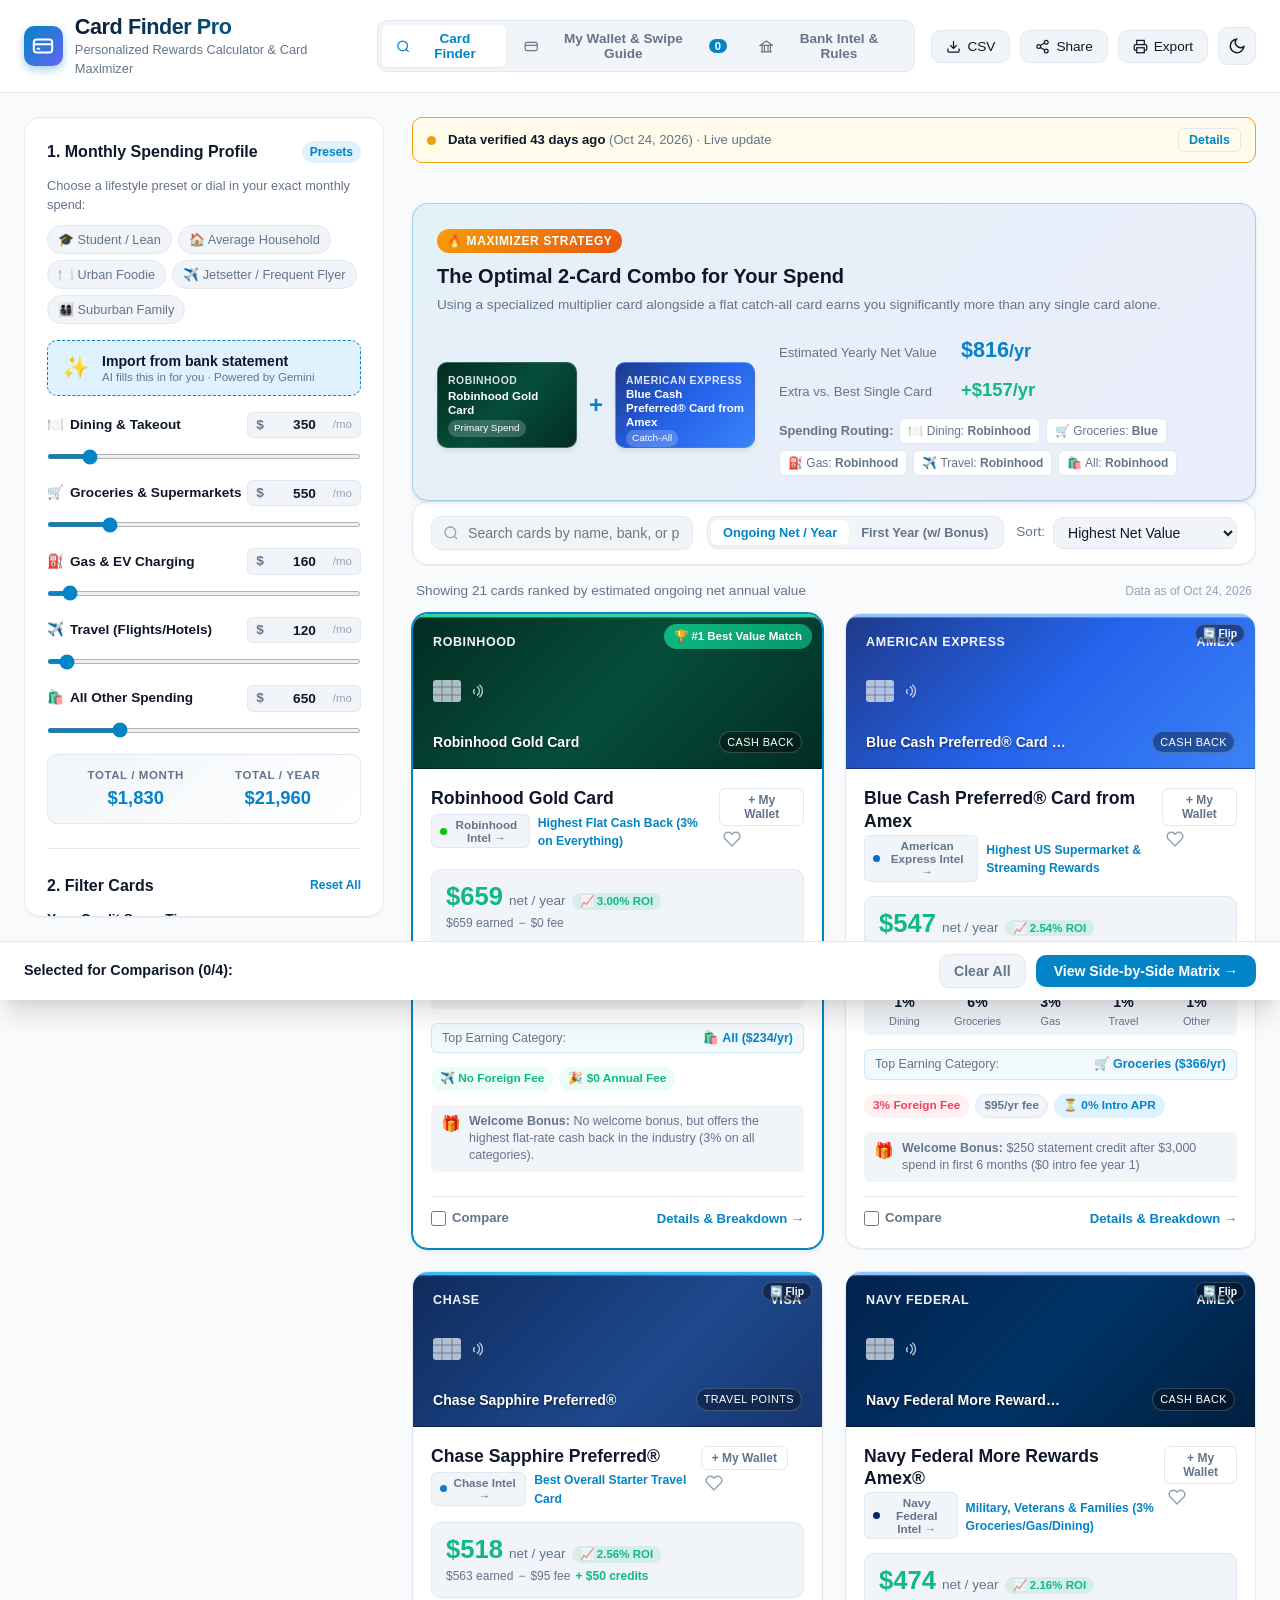
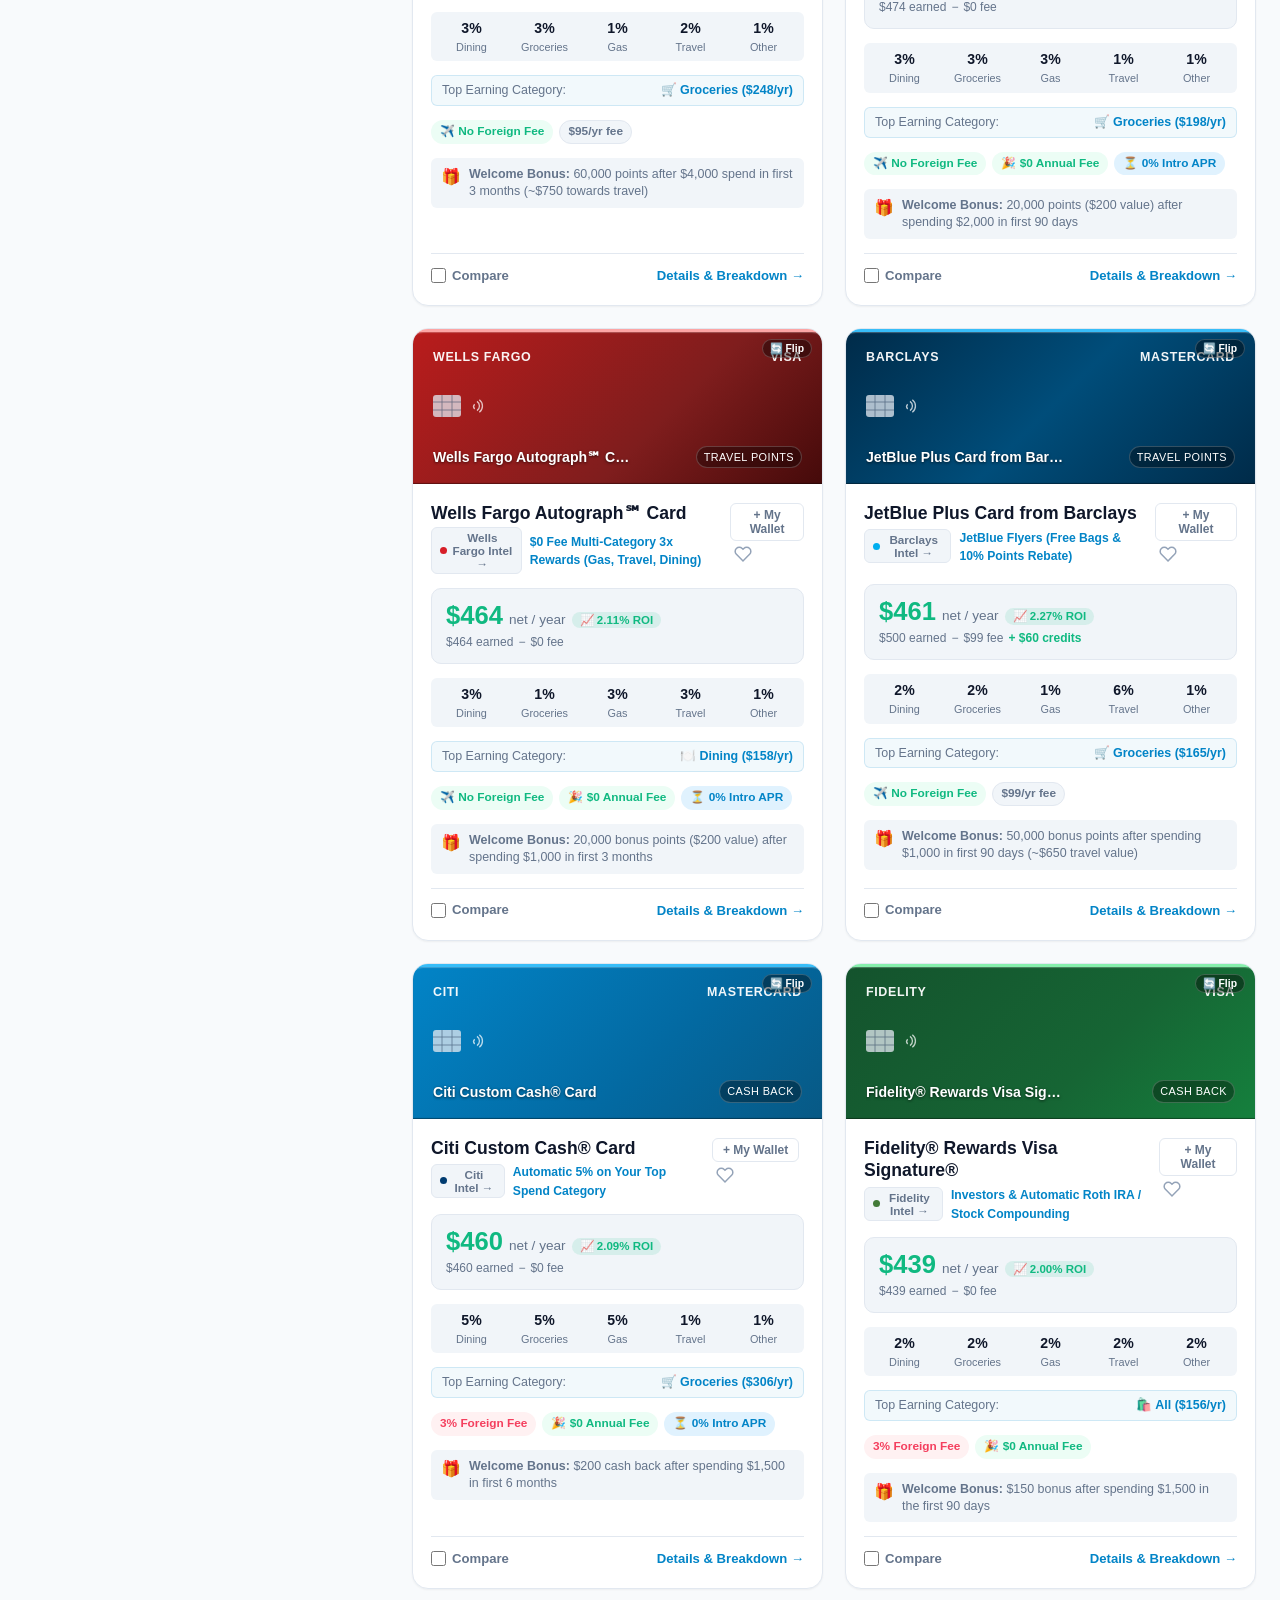
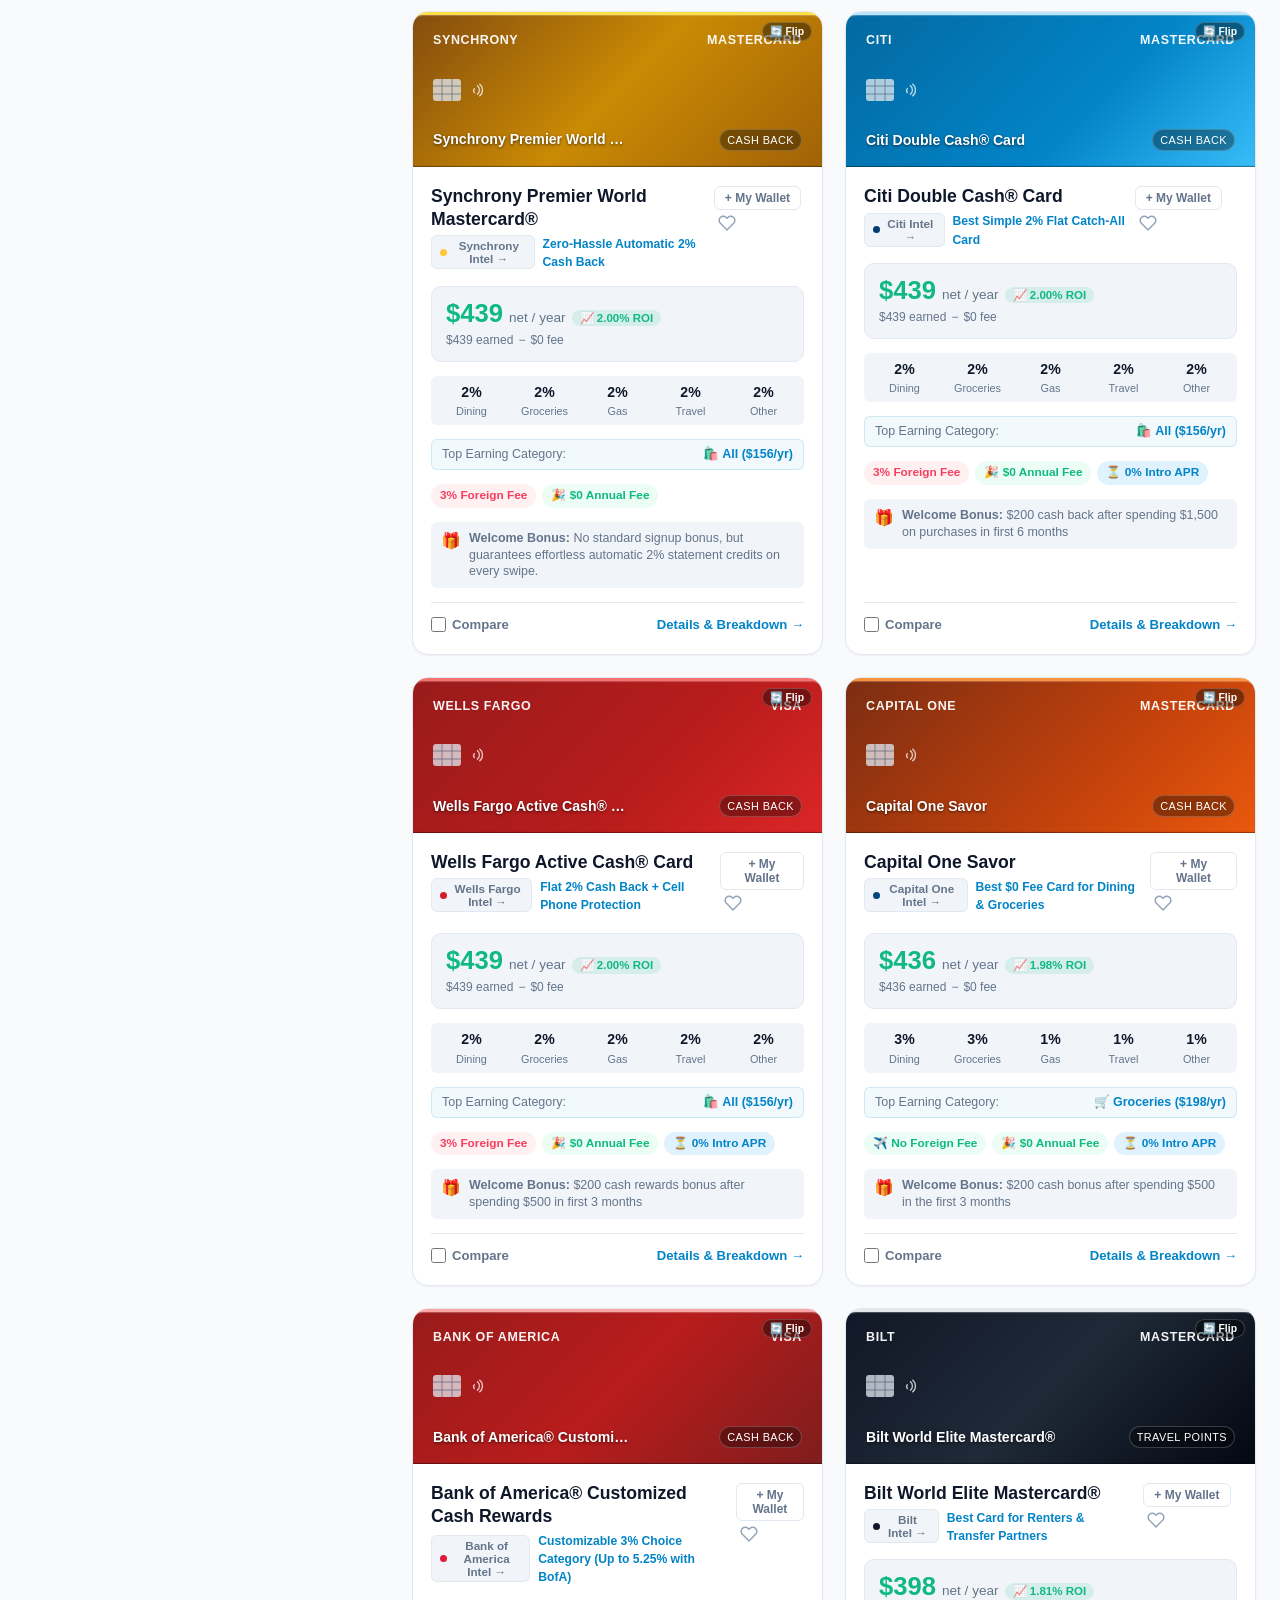
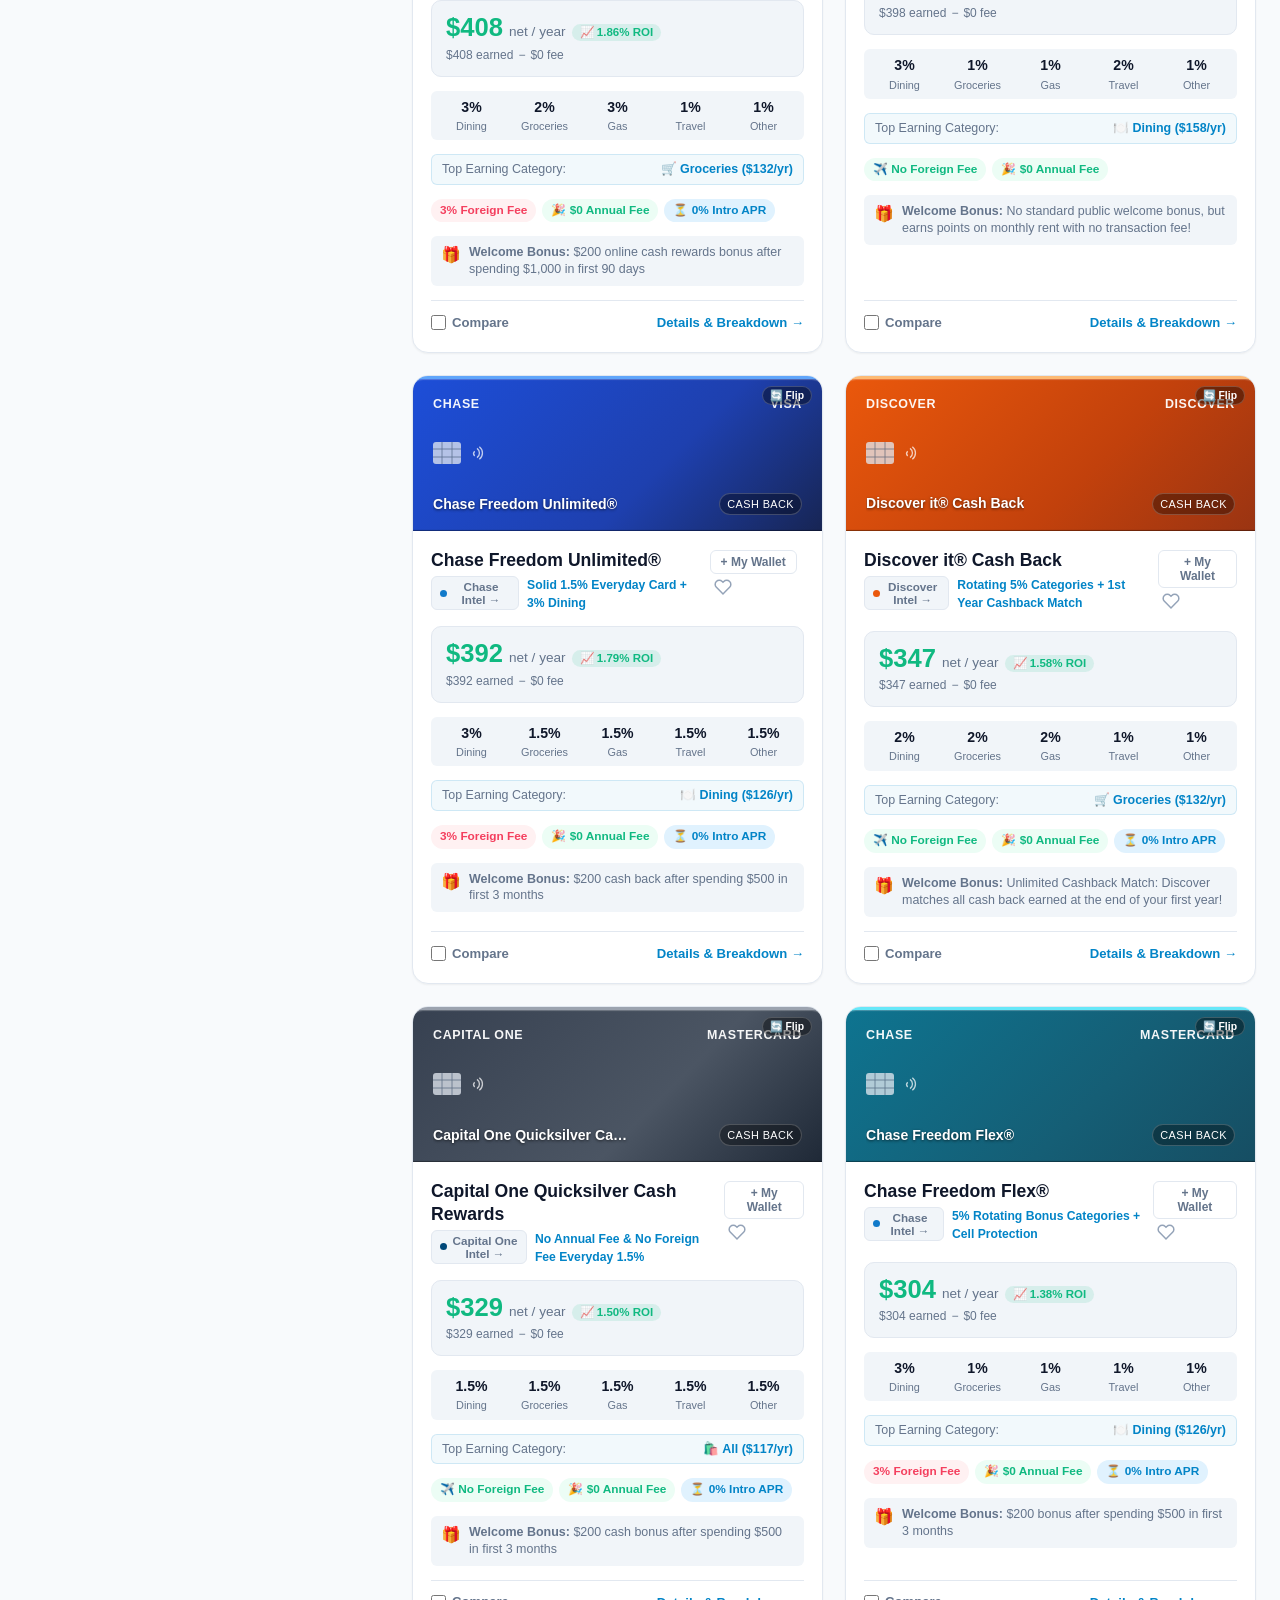
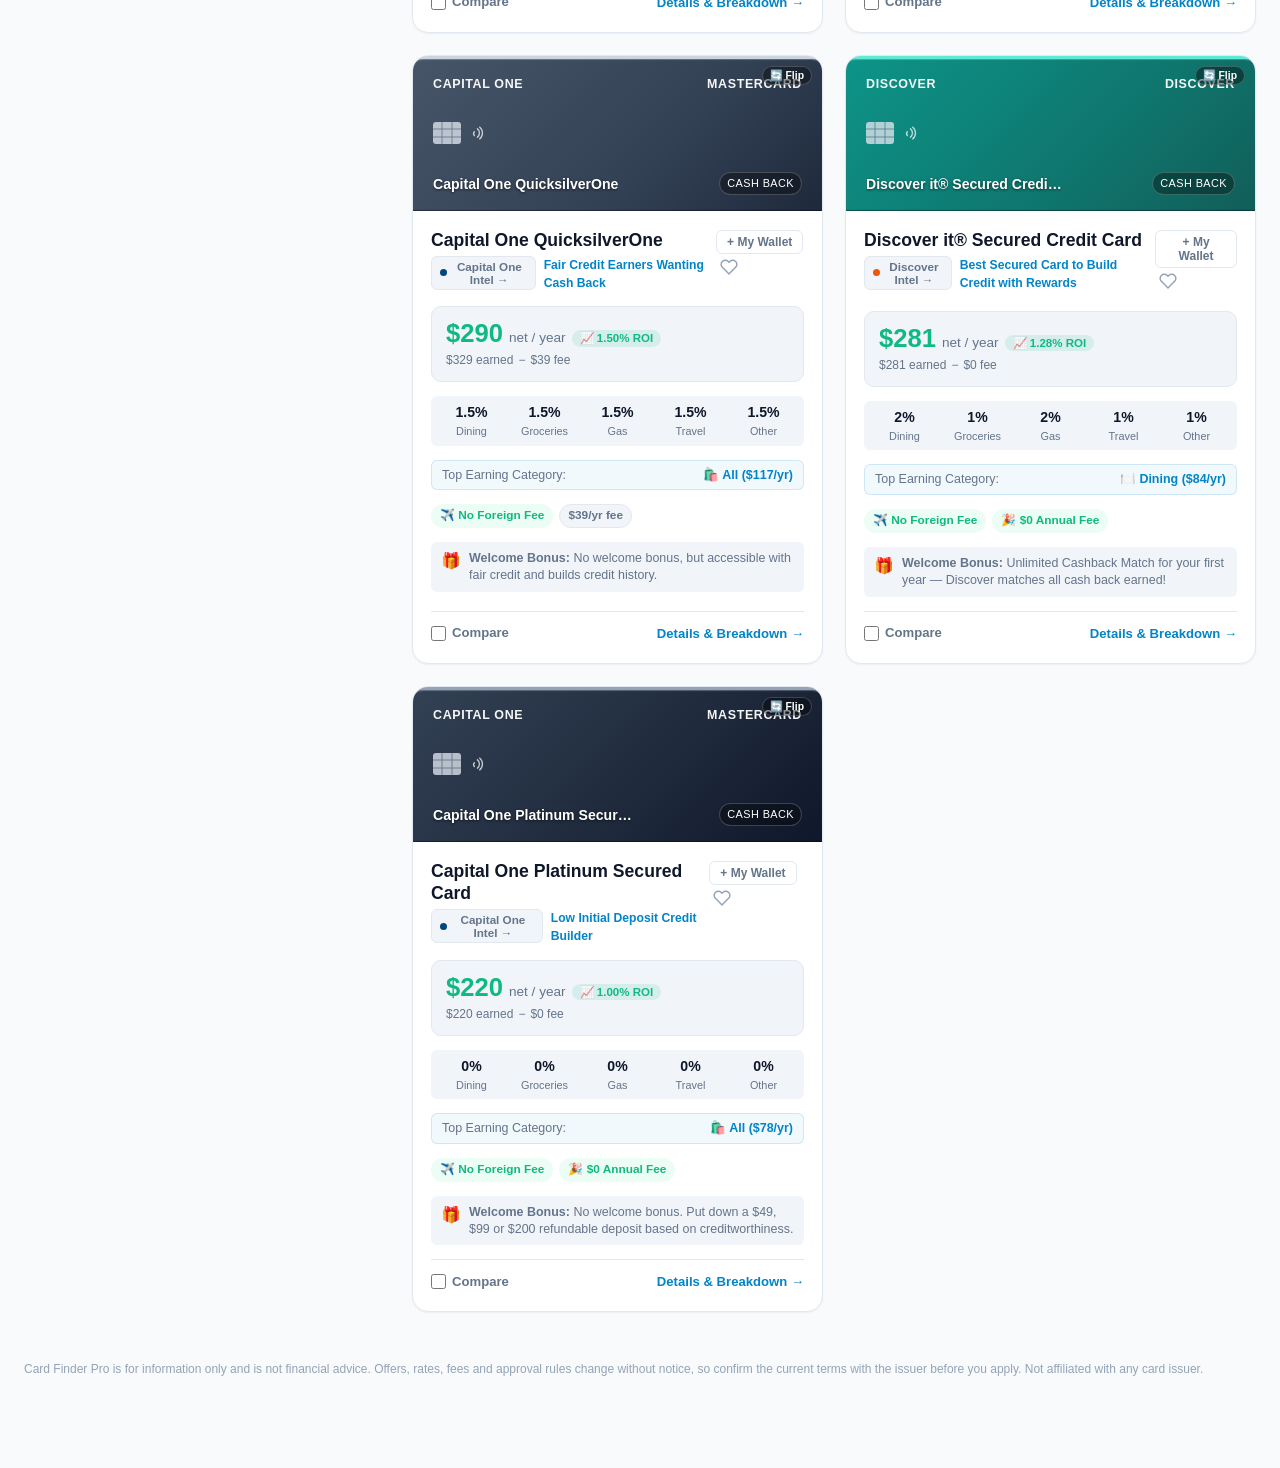
==== commit db19ece6: "AI application and up to date" ====
--- a/index.html
+++ b/index.html
@@ -91,6 +91,12 @@
           <!-- Populated by JS -->
         </div>
 
+        <!-- AI statement import (Gemini) -->
+        <button type="button" id="aiImportBtn" class="ai-import-btn">
+          <span class="ai-spark">&#10024;</span>
+          <span><strong>Import from bank statement</strong><small>AI fills this in for you &middot; Powered by Gemini</small></span>
+        </button>
+
         <!-- Spend Inputs with sliders -->
         <div id="spendingInputs">
           <!-- Populated by JS -->
@@ -152,13 +158,18 @@
         <div class="filter-group">
           <label for="issuerSelect">Bank / Issuer</label>
           <select id="issuerSelect">
-            <option value="all">All Banks</option>
+            <option value="all">All Banks (14 Issuers)</option>
             <option value="Chase">Chase</option>
             <option value="American Express">American Express</option>
             <option value="Capital One">Capital One</option>
             <option value="Citi">Citi</option>
             <option value="Wells Fargo">Wells Fargo</option>
             <option value="Bank of America">Bank of America</option>
+            <option value="Barclays">Barclays</option>
+            <option value="Fidelity">Fidelity</option>
+            <option value="Navy Federal">Navy Federal</option>
+            <option value="Robinhood">Robinhood</option>
+            <option value="Synchrony">Synchrony</option>
             <option value="Bilt">Bilt</option>
             <option value="Discover">Discover</option>
             <option value="U.S. Bank">U.S. Bank</option>
@@ -169,7 +180,7 @@
         <div class="filter-group">
           <label for="networkSelect">Payment Network</label>
           <select id="networkSelect">
-            <option value="all">Any Network</option>
+            <option value="all">Any Network (Visa, Mastercard, Amex, Discover)</option>
             <option value="Visa">Visa</option>
             <option value="Mastercard">Mastercard</option>
             <option value="Amex">American Express</option>
@@ -218,6 +229,9 @@
 
     <!-- Right Column: Results & Combos -->
     <div class="content-area">
+
+      <!-- Data freshness status (filled by data-freshness.js) -->
+      <div id="dataStatusBar" class="data-status-bar" role="status"></div>
 
       <!-- View 1: Card Finder & Catalog -->
       <div id="finderView">
@@ -263,7 +277,7 @@
         <!-- Results Count Status -->
         <div class="results-meta-bar" style="margin-top:16px; margin-bottom:12px;">
           <span id="resultsCount">Loading cards...</span>
-          <span style="font-size:0.75rem; color:var(--text-dim);">Rates updated for 2025/2026</span>
+          <span id="ratesUpdatedLabel" style="font-size:0.75rem; color:var(--text-dim);">Rates updated</span>
         </div>
 
         <!-- Ranked Cards Grid -->
@@ -292,6 +306,54 @@
     </div>
 
   </main>
+
+  <footer class="site-footer">
+    <p>Card Finder Pro is for information only and is not financial advice. Offers, rates, fees and approval rules change without notice, so confirm the current terms with the issuer before you apply. Not affiliated with any card issuer.</p>
+  </footer>
+
+  <!-- AI Spending Import Modal (Gemini) -->
+  <div id="aiSpendModal" class="modal-overlay" role="dialog" aria-modal="true">
+    <div class="modal-container">
+      <button class="modal-close-btn" aria-label="Close dialog">&times;</button>
+      <div class="ai-modal-body">
+        <h2 class="di-title">&#10024; Import spending with AI</h2>
+        <p class="ai-lead">Upload a statement (CSV, PDF or screenshot) or paste your transactions. Gemini sorts each purchase into a category, and we add it up to fill in your monthly spending.</p>
+
+        <label class="ai-label" for="aiKey">Gemini API key
+          <a href="https://aistudio.google.com/apikey" target="_blank" rel="noopener noreferrer">Get a free key</a>
+        </label>
+        <input type="password" id="aiKey" class="ai-input" placeholder="Paste your key (starts with AIza...)" autocomplete="off" spellcheck="false">
+        <div class="ai-row">
+          <label class="checkbox-item"><input type="checkbox" id="aiRemember"><span>Remember on this device</span></label>
+          <button type="button" class="ds-btn" id="aiClearKey">Remove saved key</button>
+        </div>
+
+        <label class="ai-label">Your statement</label>
+        <div class="ai-row">
+          <label class="ai-file-btn">Choose file
+            <input type="file" id="aiFile" accept=".csv,.tsv,.txt,.pdf,image/*" hidden>
+          </label>
+          <span id="aiFileName" class="ai-file-name"></span>
+          <button type="button" class="ds-btn" id="aiSampleBtn">Use a sample statement</button>
+        </div>
+        <textarea id="aiText" class="ai-input ai-textarea" placeholder="...or paste transactions here (any format)"></textarea>
+
+        <p class="ai-privacy">Your key is stored only in this browser. For CSV and pasted text, only the date, merchant and amount are sent to Google Gemini, and long numbers are masked. PDFs and images are sent as-is, so remove account numbers first.</p>
+
+        <button type="button" class="btn-primary" id="aiRunBtn">Analyze with Gemini</button>
+        <div id="aiStatus" class="ai-status" role="status"></div>
+        <div id="aiResult"></div>
+      </div>
+    </div>
+  </div>
+
+  <!-- Data Freshness & Reliability Modal -->
+  <div id="dataInfoModal" class="modal-overlay" role="dialog" aria-modal="true">
+    <div class="modal-container">
+      <button class="modal-close-btn" aria-label="Close dialog">&times;</button>
+      <div id="dataInfoContent" class="data-info-content"></div>
+    </div>
+  </div>
 
   <!-- Sticky Comparison Floating Drawer (Visible when cards are checked) -->
   <div id="compareDrawer" class="compare-drawer">
@@ -343,8 +405,12 @@
     </div>
   </div>
 
-  <!-- Application Scripts -->
-  <script src="data.js"></script>
+  <!-- Application Scripts: Clean Modular Architecture -->
+  <script src="bank-data.js"></script>
+  <script src="cards-data.js"></script>
+  <script src="wallet.js"></script>
+  <script src="data-freshness.js"></script>
   <script src="app.js"></script>
+  <script src="ai-spending.js"></script>
 </body>
 </html>
--- a/styles.css
+++ b/styles.css
@@ -1,3 +1,9 @@
+/* Ensure the [hidden] attribute always wins over component display rules
+   (fixes Wallet & Swipe Guide and Bank Intel views rendering on top of each other) */
+[hidden] {
+  display: none !important;
+}
+
 /* ==========================================================================
    Card Finder Pro - Modern Fintech Design System & Styles
    ========================================================================== */
@@ -66,11 +72,6 @@
   --shadow-xl: 0 20px 25px -5px rgb(0 0 0 / 0.7);
 }
 
-/* New Code Added*/
-[hidden]{
-  display: none !important;
-}
-
 * {
   box-sizing: border-box;
   margin: 0;
@@ -2385,3 +2386,130 @@
   border-bottom: 1px solid var(--border-color);
   padding-bottom: 6px;
 }
+
+/* ==========================================================================
+   Data freshness status bar, info modal & footer
+   ========================================================================== */
+.data-status-bar {
+  display: flex;
+  align-items: center;
+  flex-wrap: wrap;
+  gap: 8px 12px;
+  padding: 10px 14px;
+  margin-bottom: 16px;
+  border: 1px solid var(--border-color);
+  border-radius: var(--radius-md);
+  background: var(--bg-surface);
+  font-size: 0.82rem;
+  color: var(--text-muted);
+}
+.data-status-bar:empty { display: none; }
+.ds-dot { width: 9px; height: 9px; border-radius: 50%; flex-shrink: 0; background: var(--text-dim); }
+.ds-fresh .ds-dot { background: var(--accent-green); }
+.ds-aging .ds-dot { background: var(--accent-amber); }
+.ds-stale .ds-dot { background: var(--accent-rose); }
+.data-status-bar.ds-aging { background: var(--accent-amber-bg); border-color: var(--accent-amber); }
+.data-status-bar.ds-stale { background: var(--accent-rose-bg); border-color: var(--accent-rose); }
+[data-theme="dark"] .data-status-bar.ds-aging,
+[data-theme="dark"] .data-status-bar.ds-stale { background: var(--bg-surface); }
+.ds-main strong { color: var(--text-main); }
+.ds-warn { color: var(--accent-rose); font-weight: 600; }
+.ds-btn {
+  margin-left: auto;
+  background: none;
+  border: 1px solid var(--border-color);
+  border-radius: var(--radius-sm);
+  padding: 4px 10px;
+  font-size: 0.78rem;
+  font-weight: 600;
+  color: var(--primary);
+  cursor: pointer;
+}
+.ds-btn:hover { background: var(--primary-light); }
+
+.data-info-content { padding: 28px; }
+.di-title { font-size: 1.3rem; font-weight: 800; margin-bottom: 16px; }
+.di-summary {
+  display: flex; align-items: center; gap: 16px;
+  padding: 14px 16px; border-radius: var(--radius-md);
+  border: 1px solid var(--border-color); background: var(--bg-surface-alt);
+  font-size: 0.9rem;
+}
+.di-summary.ds-fresh { border-color: var(--accent-green); }
+.di-summary.ds-aging { border-color: var(--accent-amber); }
+.di-summary.ds-stale { border-color: var(--accent-rose); }
+.di-big { font-size: 1.25rem; font-weight: 800; white-space: nowrap; }
+.di-sub { color: var(--text-muted); font-size: 0.8rem; }
+.di-grid { display: grid; grid-template-columns: repeat(3, 1fr); gap: 10px; margin: 14px 0; font-size: 0.78rem; color: var(--text-muted); }
+.di-grid > div { background: var(--bg-surface-alt); border-radius: var(--radius-md); padding: 10px; text-align: center; }
+.di-num { display: block; font-size: 1.3rem; font-weight: 800; color: var(--text-main); }
+.di-refresh { margin-bottom: 8px; }
+.di-h { font-size: 0.95rem; font-weight: 700; margin: 20px 0 8px; }
+.di-list { padding-left: 18px; font-size: 0.85rem; color: var(--text-muted); display: flex; flex-direction: column; gap: 6px; }
+.di-note { font-size: 0.78rem; color: var(--text-muted); margin-top: 18px; line-height: 1.5; }
+.di-err { color: var(--accent-rose); margin-top: 10px; }
+.di-table-wrap { overflow-x: auto; }
+.di-table { width: 100%; border-collapse: collapse; font-size: 0.82rem; }
+.di-table th, .di-table td { text-align: left; padding: 6px 8px; border-bottom: 1px solid var(--border-color); }
+.di-table a { color: var(--primary); }
+
+.site-footer {
+  max-width: 1400px;
+  margin: 24px auto 90px;
+  padding: 0 24px;
+  font-size: 0.75rem;
+  color: var(--text-dim);
+  line-height: 1.5;
+}
+@media (max-width: 600px) {
+  .di-grid { grid-template-columns: 1fr; }
+  .di-summary { flex-direction: column; align-items: flex-start; }
+  .ds-btn { margin-left: 0; }
+}
+@media print { .data-status-bar .ds-btn { display: none; } }
+
+/* ==========================================================================
+   AI spending import (Gemini)
+   ========================================================================== */
+.ai-import-btn {
+  display: flex; align-items: center; gap: 12px; width: 100%;
+  margin: 4px 0 16px; padding: 12px 14px; text-align: left;
+  border: 1px dashed var(--primary); border-radius: var(--radius-md);
+  background: var(--primary-light); color: var(--text-main); cursor: pointer;
+  font-family: inherit; transition: transform .15s ease, box-shadow .15s ease;
+}
+.ai-import-btn:hover { transform: translateY(-1px); box-shadow: var(--shadow-md); }
+.ai-import-btn strong { display: block; font-size: 0.88rem; }
+.ai-import-btn small { display: block; font-size: 0.72rem; color: var(--text-muted); margin-top: 2px; }
+.ai-spark { font-size: 1.4rem; }
+
+.ai-modal-body { padding: 28px; display: flex; flex-direction: column; gap: 10px; }
+.ai-lead { font-size: 0.88rem; color: var(--text-muted); line-height: 1.5; }
+.ai-label { font-size: 0.8rem; font-weight: 700; margin-top: 6px; display: flex; justify-content: space-between; }
+.ai-label a { font-weight: 600; color: var(--primary); }
+.ai-input {
+  width: 100%; padding: 10px 12px; border: 1px solid var(--border-color);
+  border-radius: var(--radius-md); background: var(--bg-surface); color: var(--text-main);
+  font-family: inherit; font-size: 0.85rem;
+}
+.ai-input:focus { outline: none; border-color: var(--border-focus); }
+.ai-textarea { min-height: 110px; resize: vertical; font-family: ui-monospace, Menlo, Consolas, monospace; font-size: 0.75rem; }
+.ai-row { display: flex; align-items: center; gap: 10px; flex-wrap: wrap; }
+.ai-file-btn {
+  padding: 8px 14px; border-radius: var(--radius-sm); cursor: pointer;
+  background: var(--bg-surface-alt); border: 1px solid var(--border-color);
+  font-size: 0.8rem; font-weight: 600;
+}
+.ai-file-name { font-size: 0.78rem; color: var(--text-muted); word-break: break-all; }
+.ai-privacy { font-size: 0.74rem; color: var(--text-muted); line-height: 1.5; }
+.ai-status { font-size: 0.82rem; min-height: 1.2em; color: var(--text-muted); }
+.ai-status.ai-err { color: var(--accent-rose); font-weight: 600; }
+.ai-status.ai-ok { color: var(--accent-green); font-weight: 600; }
+.ai-result-head { font-size: 0.85rem; margin: 8px 0; }
+.ai-table { width: 100%; border-collapse: collapse; font-size: 0.84rem; }
+.ai-table th, .ai-table td { text-align: left; padding: 7px 8px; border-bottom: 1px solid var(--border-color); }
+.ai-table .ai-total td { border-top: 2px solid var(--border-color); font-weight: 700; }
+.ai-months { display: flex; align-items: center; gap: 10px; font-size: 0.82rem; margin-top: 10px; }
+.ai-months input { width: 80px; padding: 6px 8px; border: 1px solid var(--border-color); border-radius: var(--radius-sm); background: var(--bg-surface); color: var(--text-main); }
+.ai-hint { font-size: 0.76rem; color: var(--text-muted); }
+.ai-apply { margin-top: 6px; }
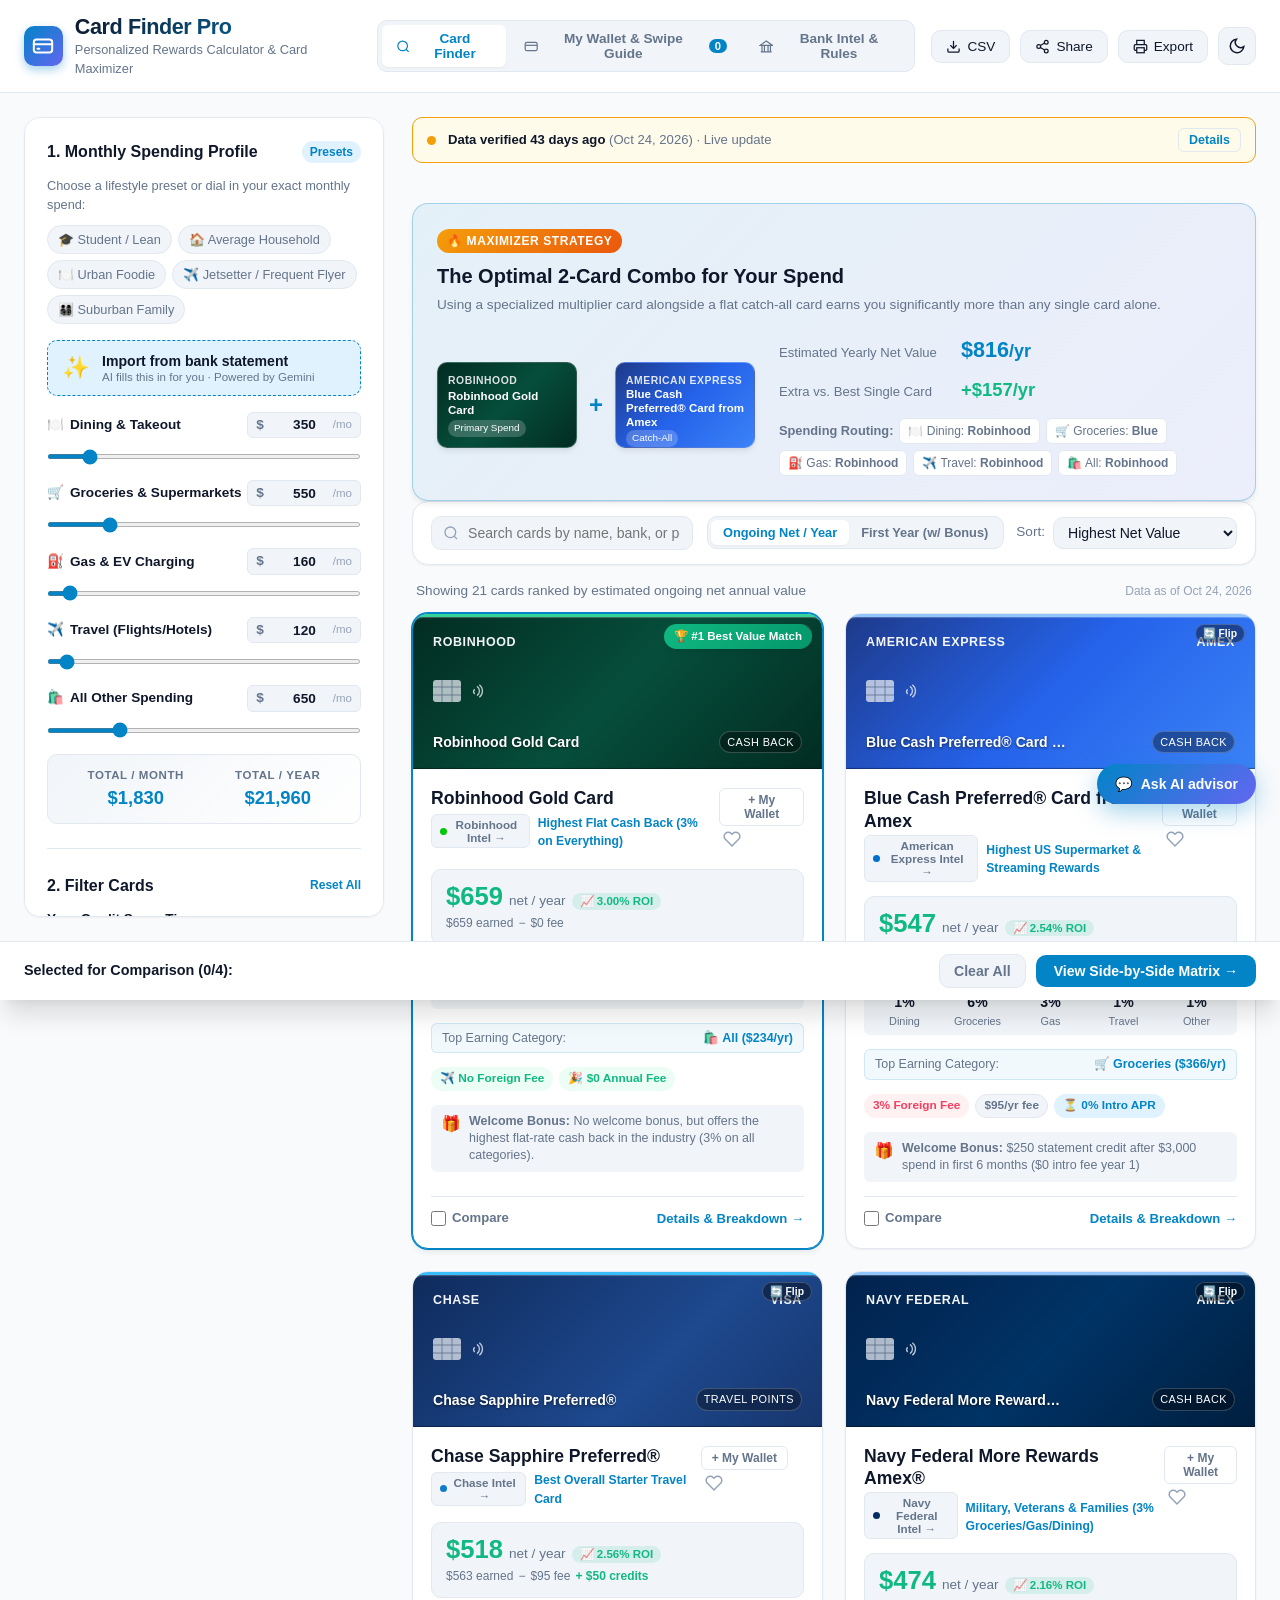
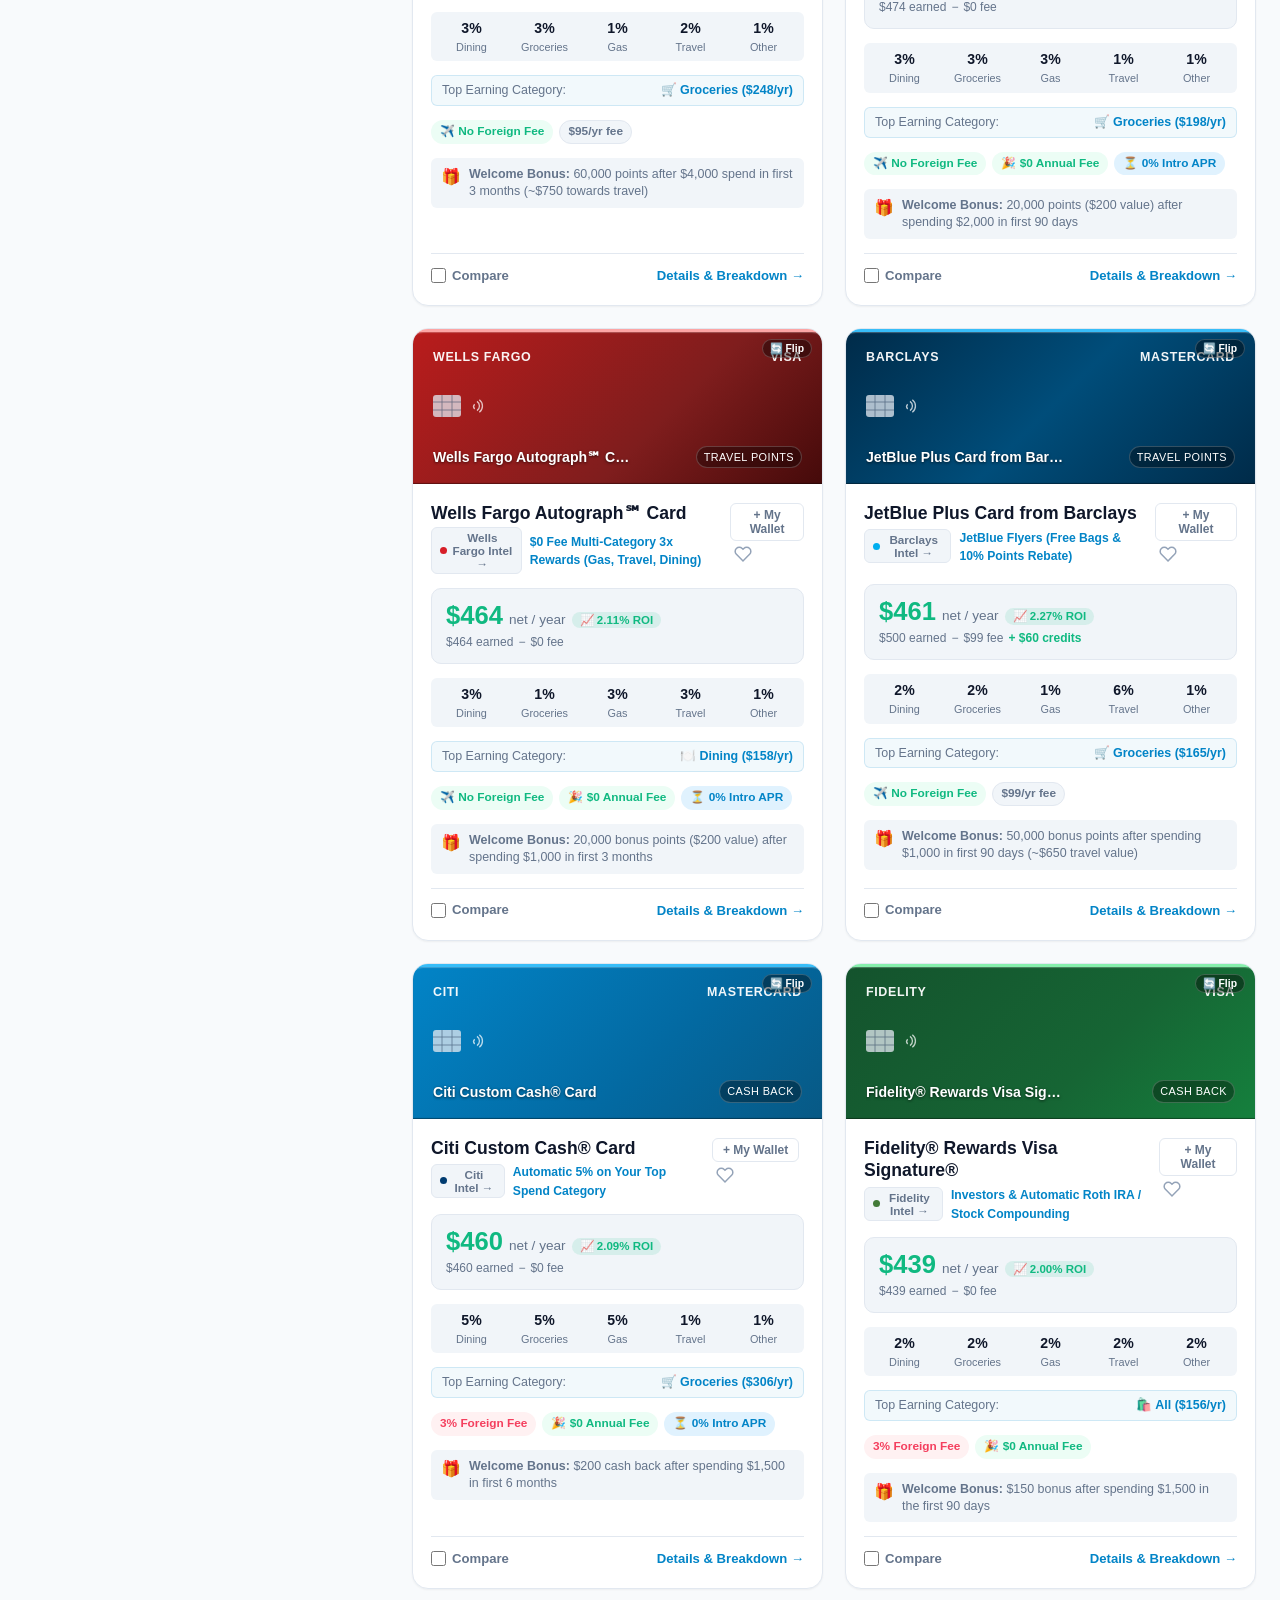
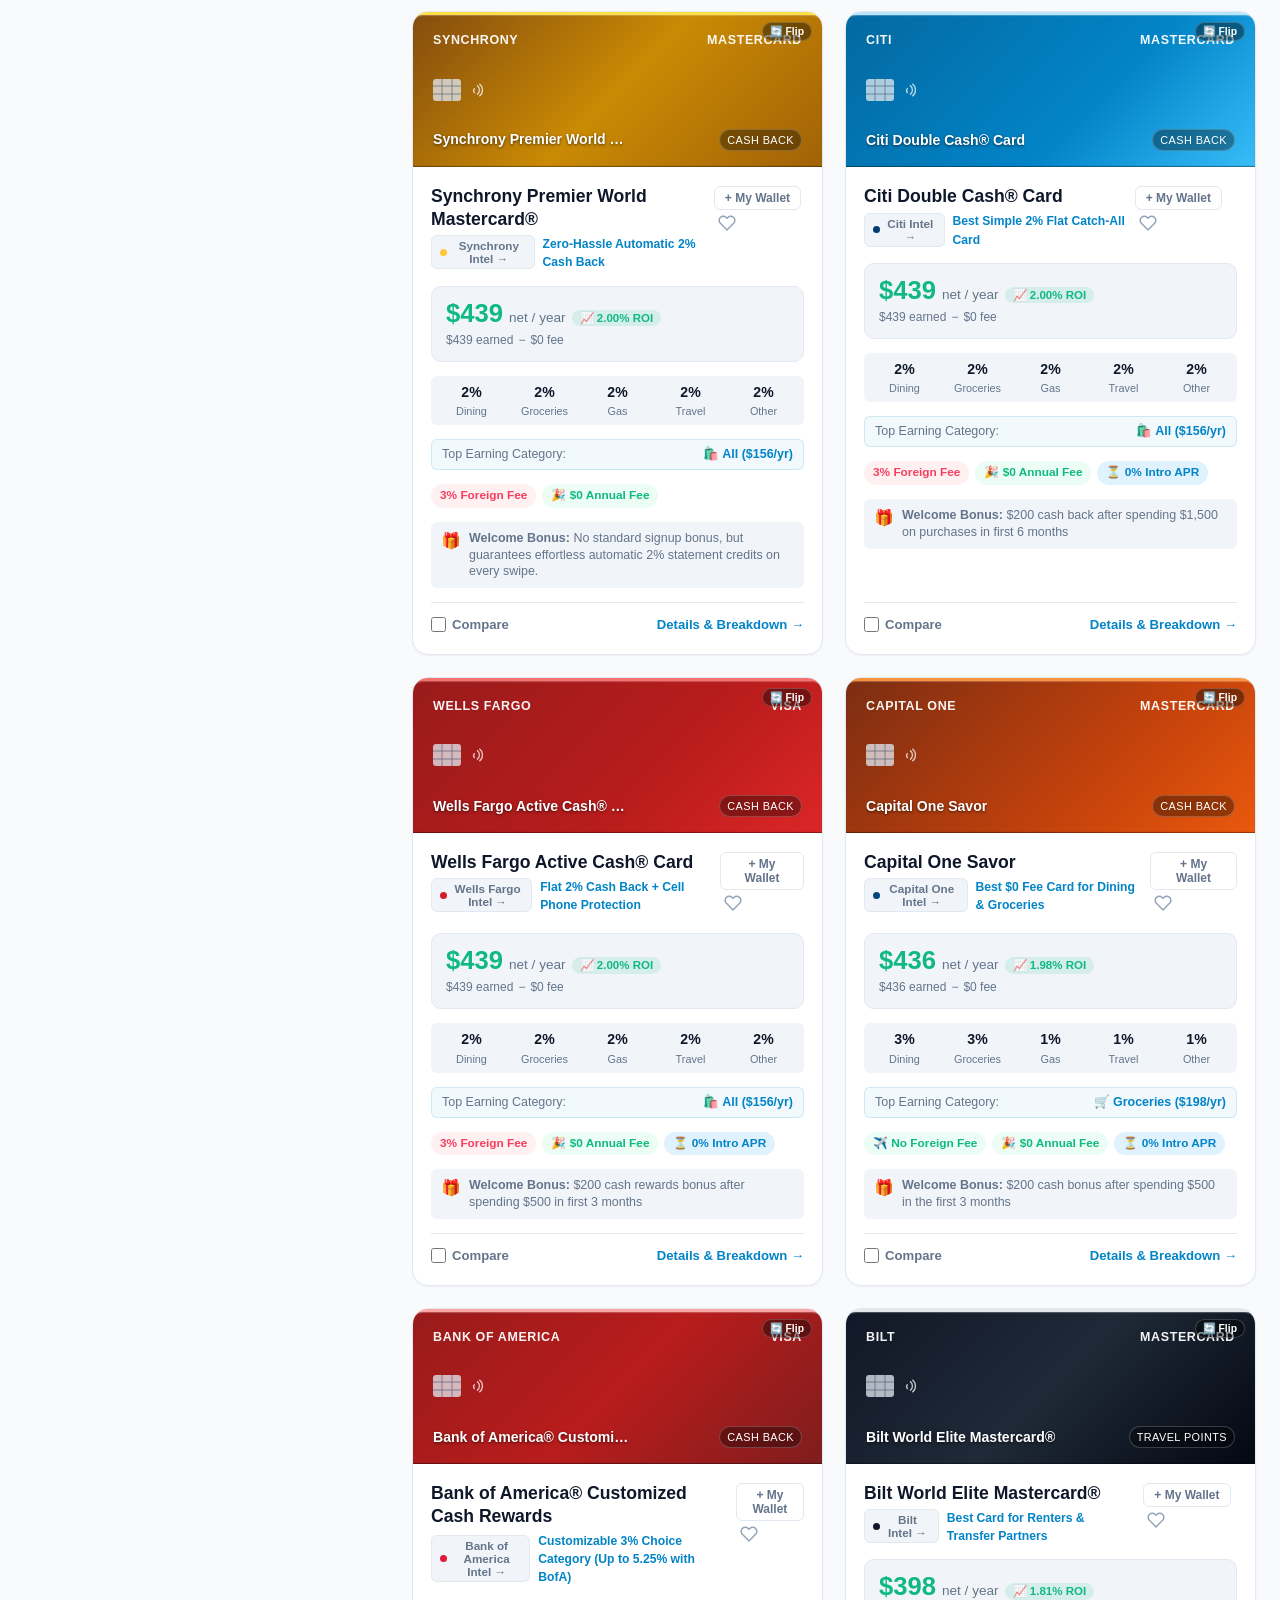
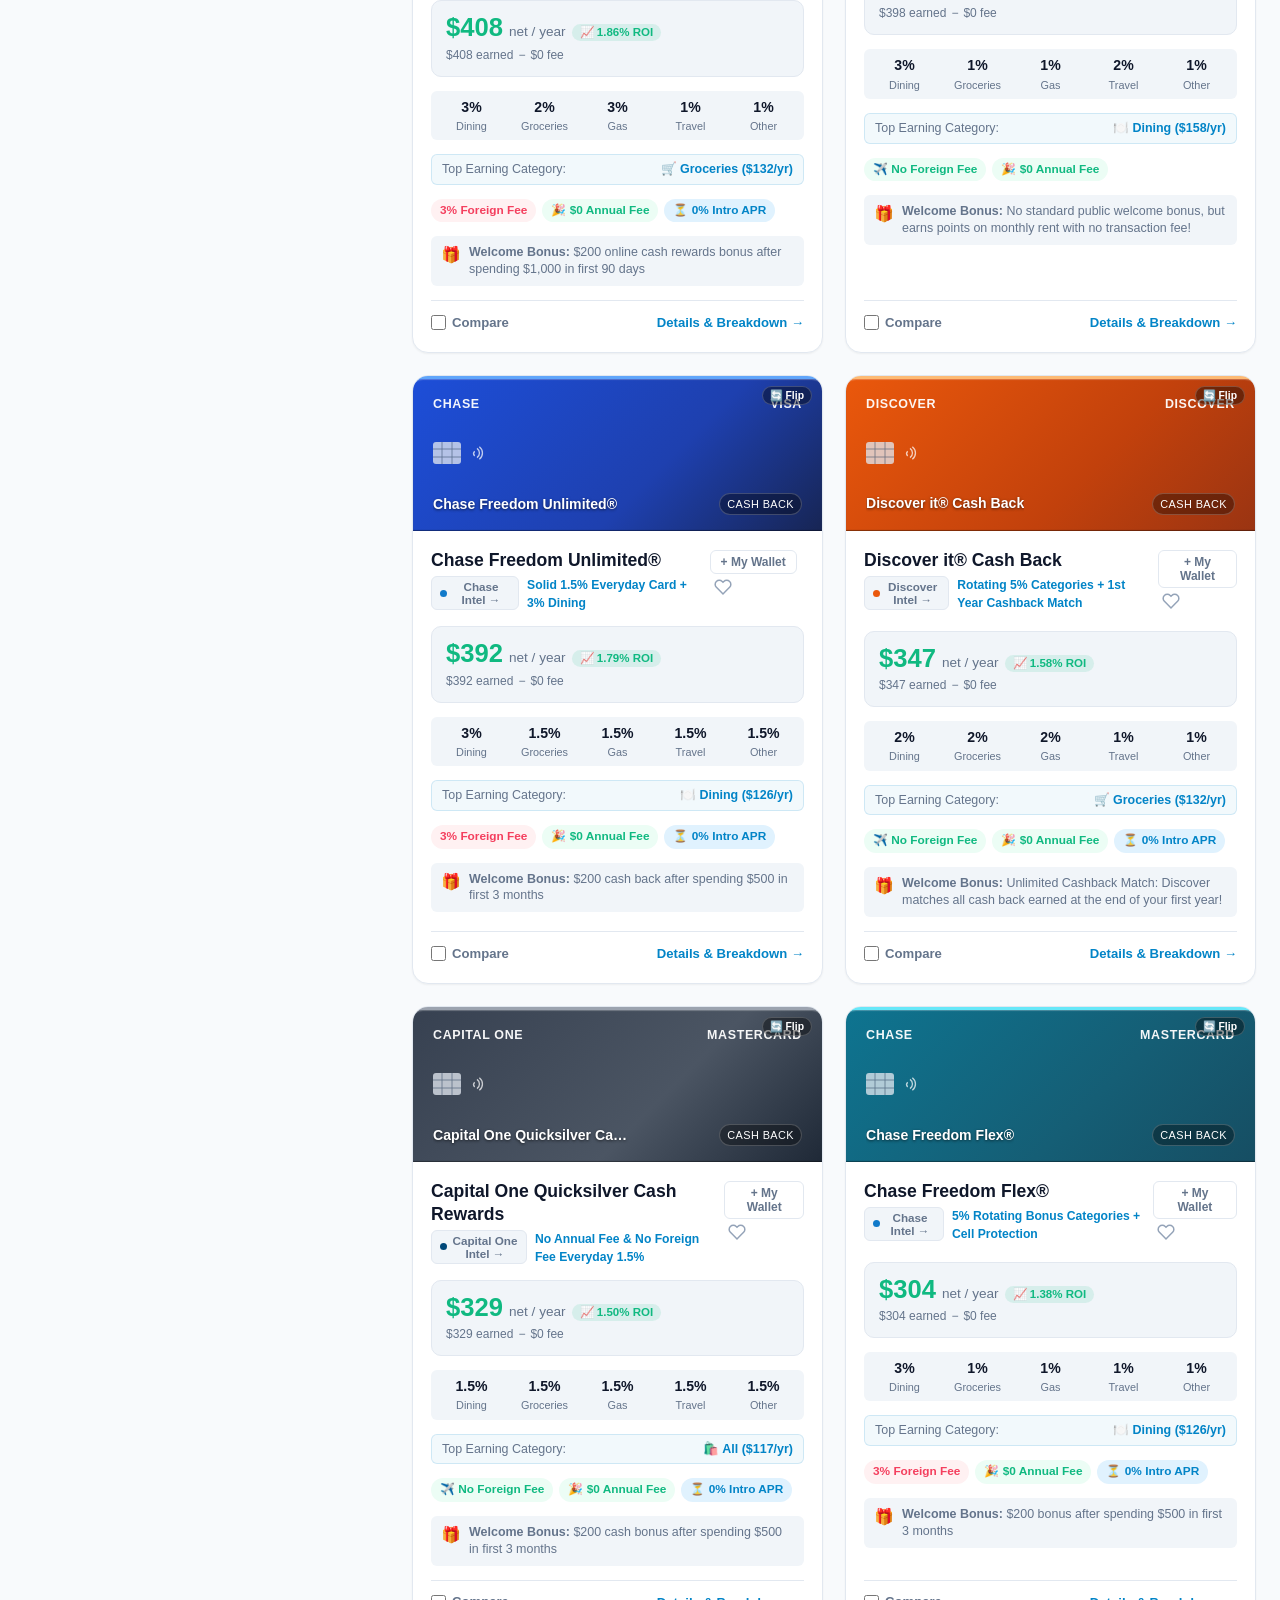
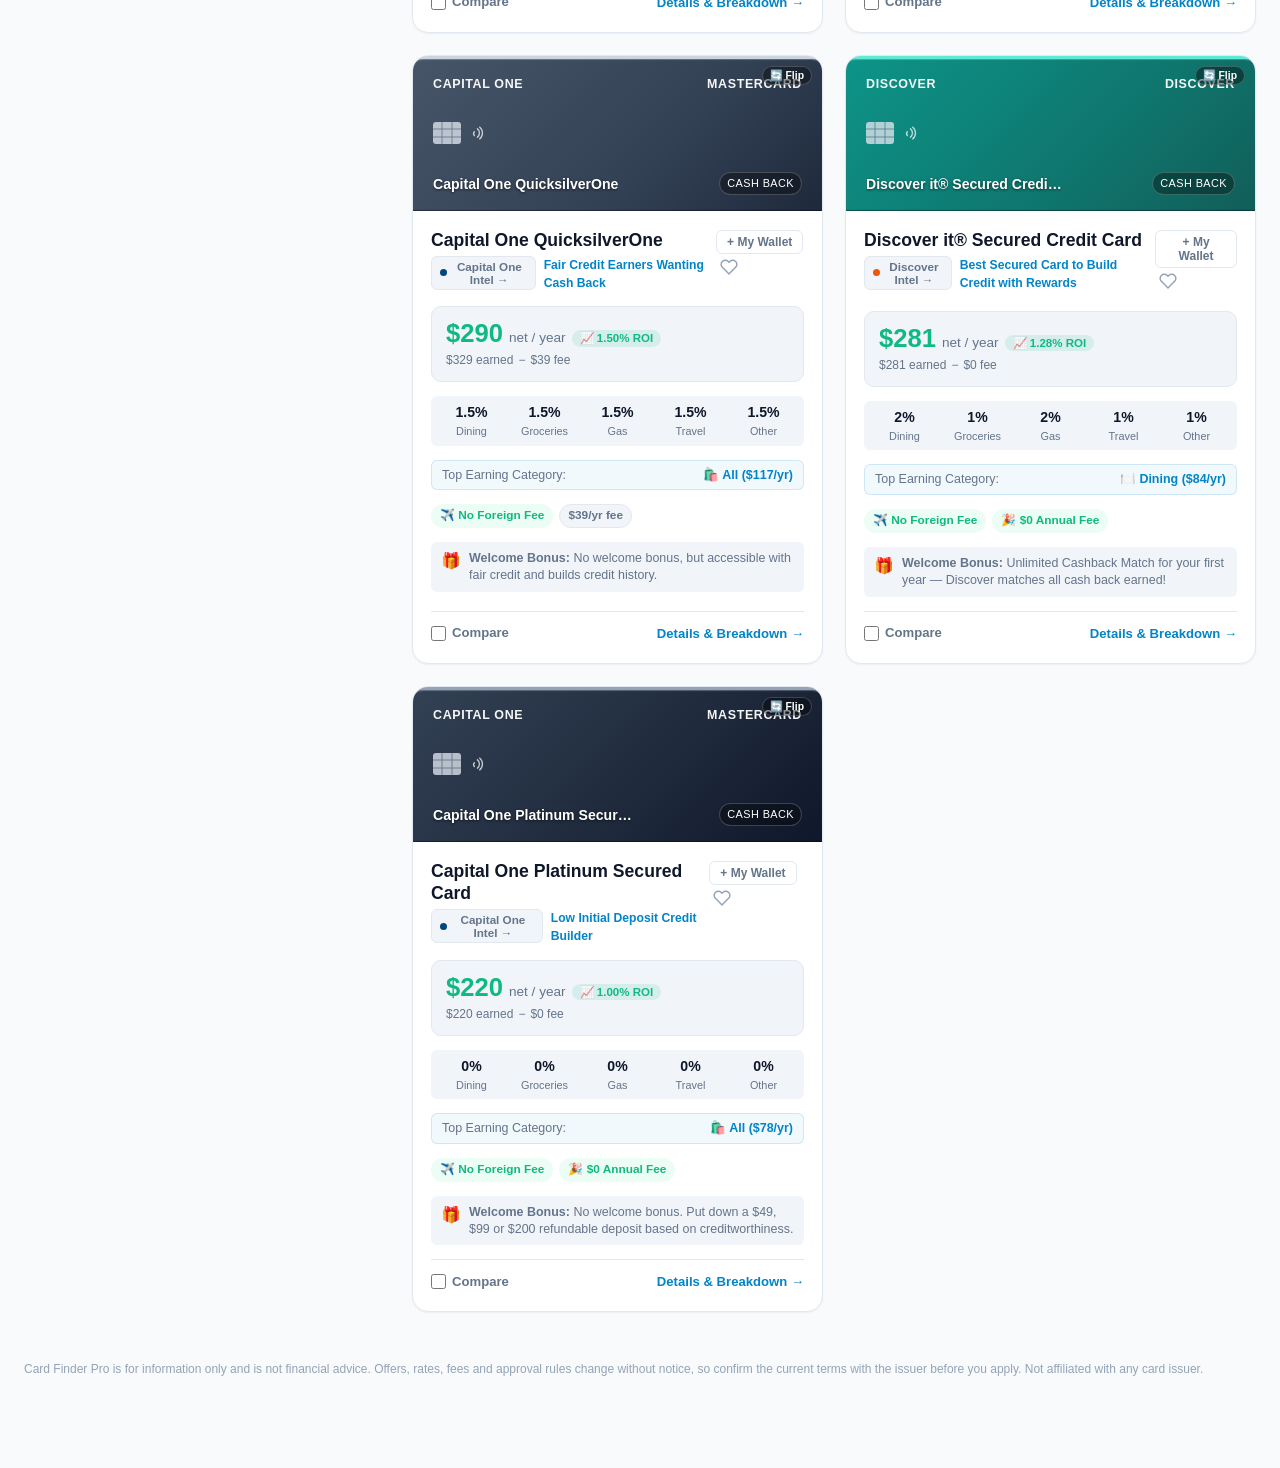
==== commit 7de302a2: "AI advisor added on the lower right side of web" ====
--- a/index.html
+++ b/index.html
@@ -412,5 +412,6 @@
   <script src="data-freshness.js"></script>
   <script src="app.js"></script>
   <script src="ai-spending.js"></script>
+  <script src="ai-advisor.js"></script>
 </body>
 </html>
--- a/styles.css
+++ b/styles.css
@@ -2513,3 +2513,7 @@
 .ai-months input { width: 80px; padding: 6px 8px; border: 1px solid var(--border-color); border-radius: var(--radius-sm); background: var(--bg-surface); color: var(--text-main); }
 .ai-hint { font-size: 0.76rem; color: var(--text-muted); }
 .ai-apply { margin-top: 6px; }
+
+.ai-skipped { margin-top: 10px; padding: 10px 12px; border: 1px solid var(--border-color); border-radius: var(--radius-md); background: var(--bg-surface-alt); font-size: 0.8rem; }
+.ai-skipped summary { cursor: pointer; font-weight: 600; }
+.ai-skipped ul { margin: 8px 0 8px 18px; color: var(--text-muted); }
